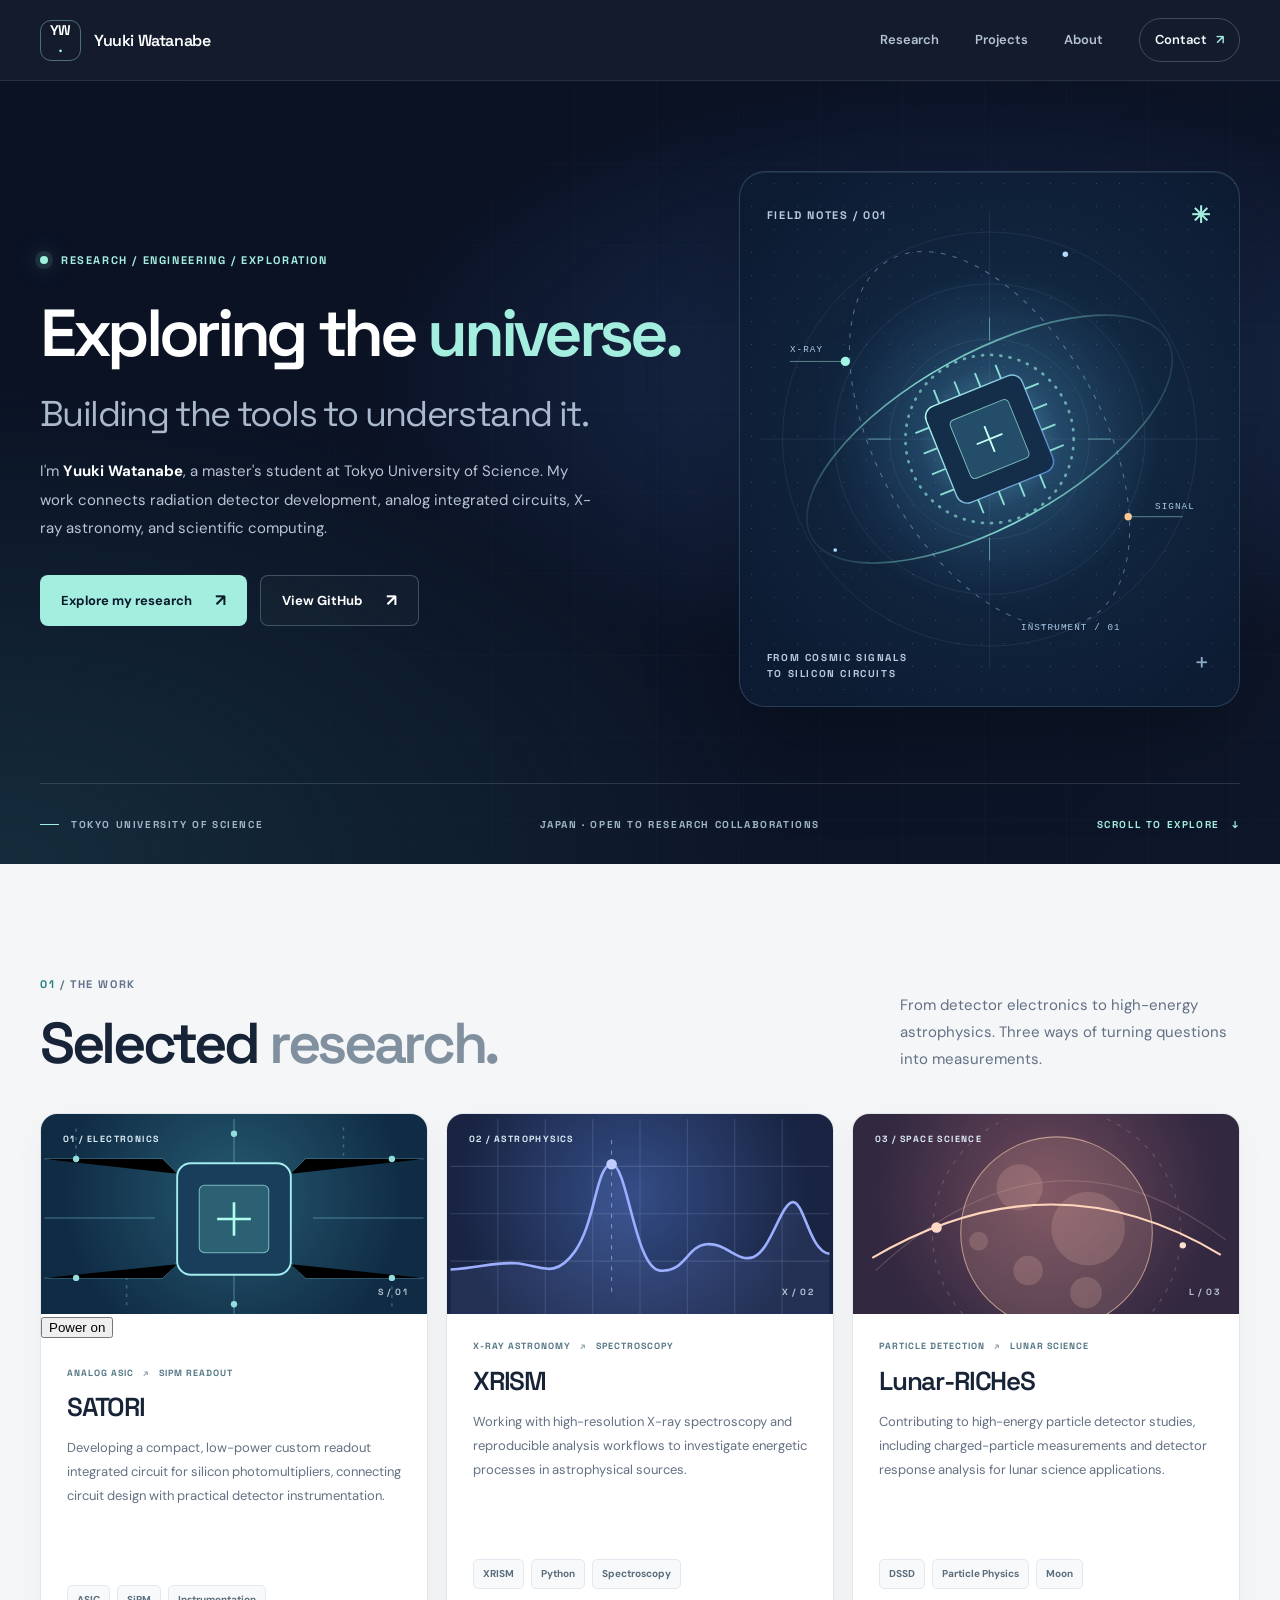
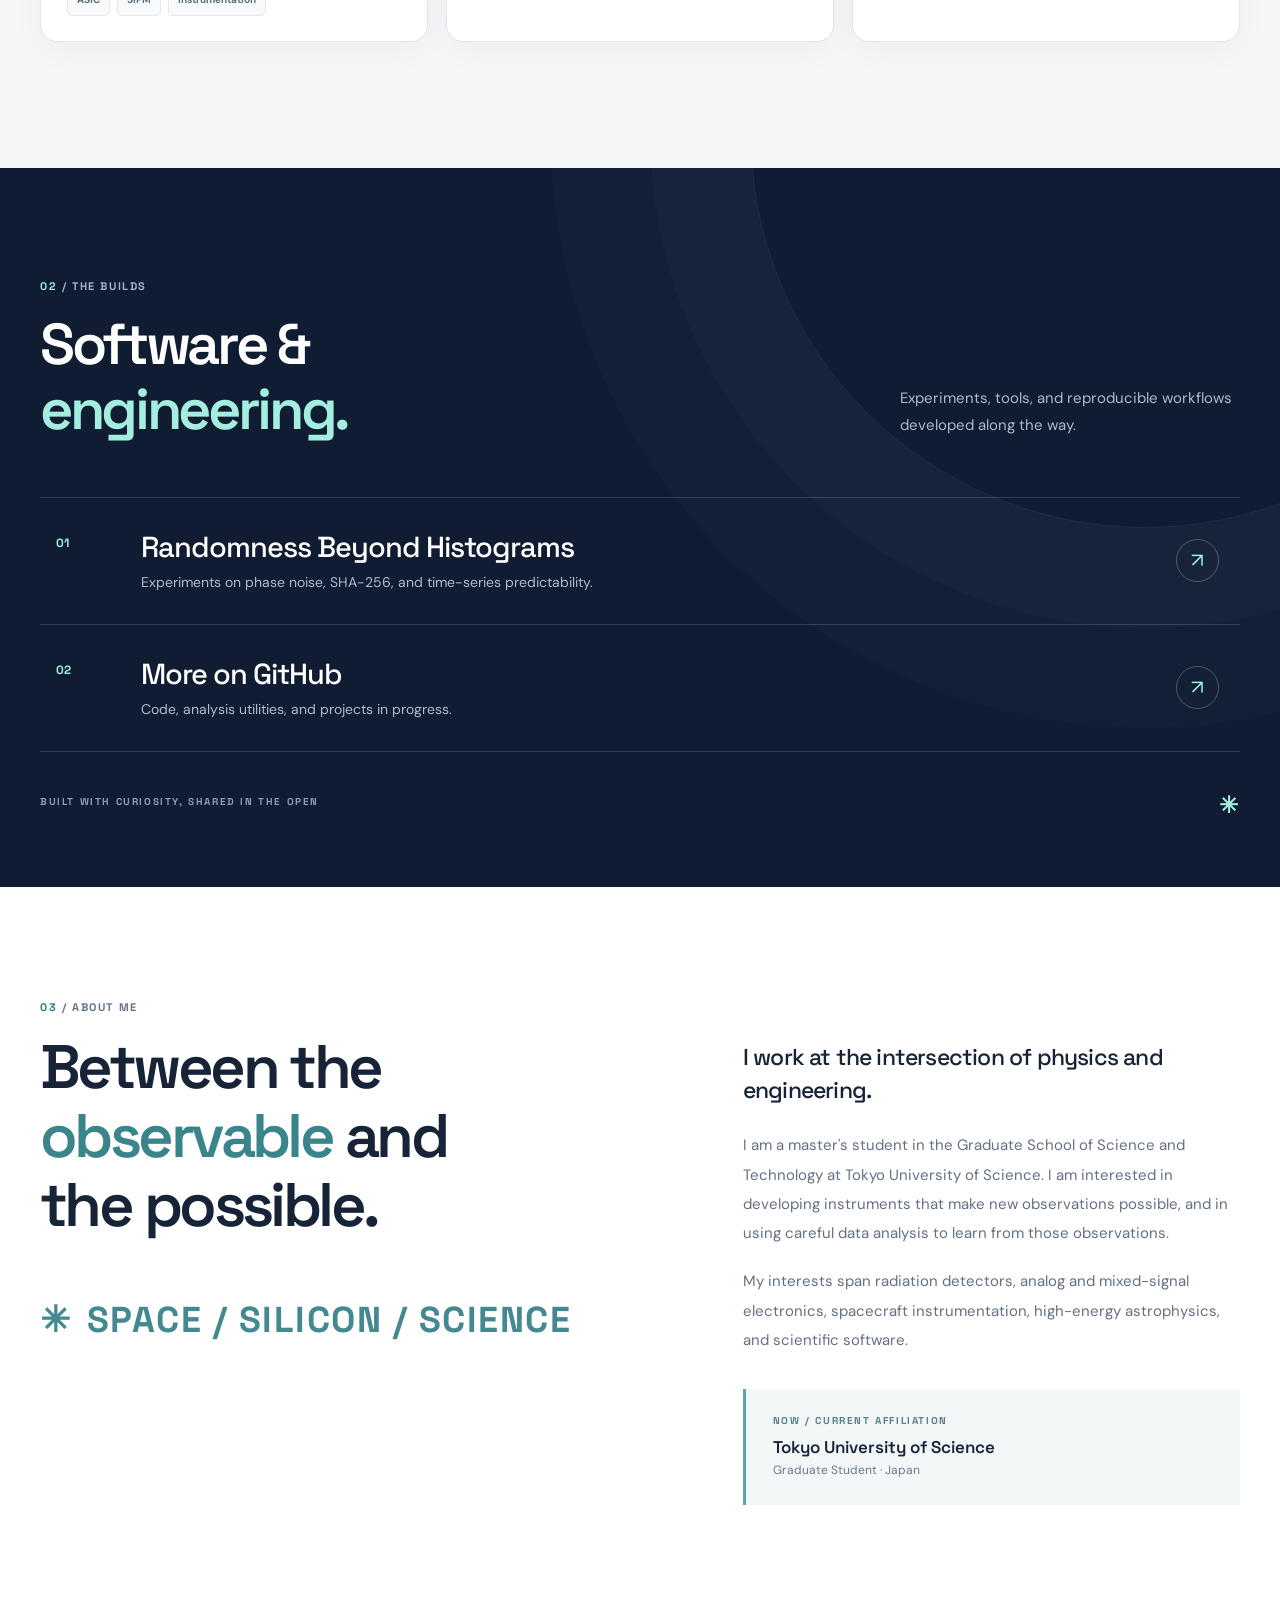
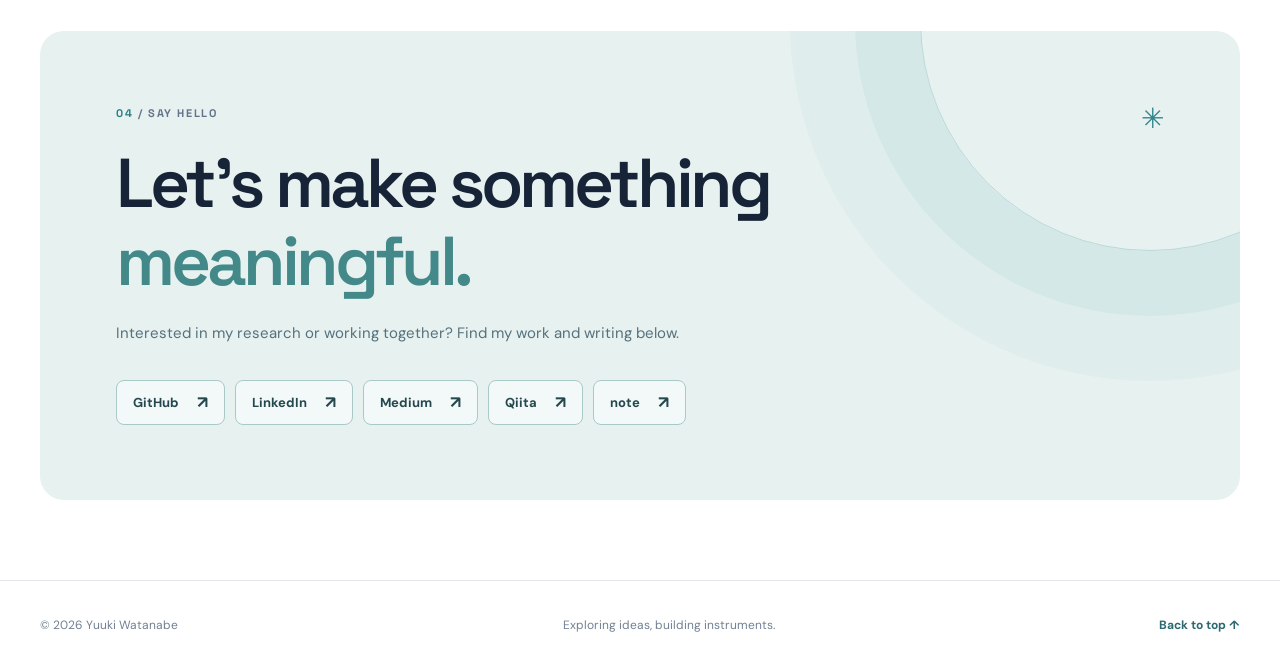
==== index.html @ 597a9121 "Add interactive SATORI circuit glow and accessible power toggle" ====
<!doctype html>
<html lang="en">
<head>
  <meta charset="utf-8">
  <meta name="viewport" content="width=device-width, initial-scale=1">
  <meta name="theme-color" content="#0a1224">
  <meta name="description" content="Yuuki Watanabe — researcher and engineer working on astrophysics, radiation detectors, analog ASICs, and scientific computing.">
  <meta property="og:title" content="Yuuki Watanabe | Research & Engineering">
  <meta property="og:description" content="Astrophysics, detector instrumentation, ASIC design, and scientific computing.">
  <meta property="og:type" content="website">
  <meta property="og:url" content="https://y-watanabe11.github.io/">
  <link rel="canonical" href="https://y-watanabe11.github.io/">
  <link rel="preconnect" href="https://fonts.googleapis.com">
  <link rel="preconnect" href="https://fonts.gstatic.com" crossorigin>
  <link href="https://fonts.googleapis.com/css2?family=DM+Sans:wght@400;500;600;700&family=Space+Grotesk:wght@400;500;600;700&display=swap" rel="stylesheet">
  <link rel="stylesheet" href="style.css">
  <title>Yuuki Watanabe — Research & Engineering</title>
</head>
<body>
  <a class="skip-link" href="#main">Skip to content</a>
  <header class="site-header">
    <div class="container nav-inner">
      <a class="brand" href="#home" aria-label="Yuuki Watanabe — Home"><span class="brand-mark" aria-hidden="true">YW<span>·</span></span><span class="brand-name">Yuuki Watanabe</span></a>
      <nav class="primary-nav" aria-label="Primary navigation">
        <a href="#research">Research</a>
        <a href="#projects">Projects</a>
        <a href="#about">About</a>
        <a class="nav-contact" href="#contact">Contact <span aria-hidden="true">↗</span></a>
      </nav>
    </div>
  </header>

  <main id="main">
    <section id="home" class="hero">
      <div class="hero-grid" aria-hidden="true"></div>
      <div class="container hero-inner">
        <div class="hero-content">
          <div class="eyebrow"><span class="status-dot" aria-hidden="true"></span> RESEARCH / ENGINEERING / EXPLORATION</div>
          <h1>Exploring the <em>universe.</em><span>Building the tools to understand it.</span></h1>
          <p class="hero-description">I'm <strong>Yuuki Watanabe</strong>, a master's student at Tokyo University of Science. My work connects radiation detector development, analog integrated circuits, X-ray astronomy, and scientific computing.</p>
          <div class="hero-actions">
            <a class="button button-primary" href="#research">Explore my research <span aria-hidden="true">↗</span></a>
            <a class="button button-outline" href="https://github.com/Y-Watanabe11" target="_blank" rel="noopener noreferrer">View GitHub <span aria-hidden="true">↗</span></a>
          </div>
        </div>
        <div class="visual-panel" aria-label="Abstract illustration of orbital paths and detector signals" role="img">
          <div class="visual-top"><span>FIELD NOTES / 001</span><span class="visual-sparkle" aria-hidden="true">✳</span></div>
          <svg class="orbit-art" viewBox="0 0 540 540" aria-hidden="true" focusable="false">
            <defs>
              <radialGradient id="core-glow"><stop offset="0" stop-color="#9eecdf" stop-opacity=".48"/><stop offset=".42" stop-color="#4a8dd1" stop-opacity=".16"/><stop offset="1" stop-color="#4a8dd1" stop-opacity="0"/></radialGradient>
              <linearGradient id="core-gradient" x1="0" y1="0" x2="1" y2="1"><stop offset="0" stop-color="#b1fff0"/><stop offset="1" stop-color="#5281cb"/></linearGradient>
              <linearGradient id="orbit-gradient"><stop offset="0" stop-color="#8debdc" stop-opacity=".08"/><stop offset=".45" stop-color="#8debdc" stop-opacity=".92"/><stop offset="1" stop-color="#8debdc" stop-opacity=".1"/></linearGradient>
            </defs>
            <g stroke="#b5d2f7" stroke-opacity=".10" fill="none"><circle cx="270" cy="270" r="224"/><circle cx="270" cy="270" r="168"/><circle cx="270" cy="270" r="108"/><path d="M270 22v496M22 270h496"/><path d="M95 95l350 350M445 95L95 445" stroke-dasharray="3 9"/></g>
            <circle cx="270" cy="270" r="184" fill="url(#core-glow)"/>
            <g fill="none" transform="rotate(-29 270 270)"><ellipse cx="270" cy="270" rx="220" ry="93" stroke="url(#orbit-gradient)" stroke-width="1.8"/><ellipse cx="270" cy="270" rx="122" ry="222" stroke="#93bbeb" stroke-opacity=".5" stroke-width="1.1" stroke-dasharray="5 8"/></g>
            <g stroke="#91e5d8" stroke-linecap="round" fill="none"><path d="M270 163v-24M270 377v24M163 270h-24M377 270h24" stroke-opacity=".6"/><circle cx="270" cy="270" r="91" stroke-opacity=".65" stroke-dasharray="1 9" stroke-width="3"/></g>
            <g transform="translate(270 270) rotate(-22)"><rect x="-56" y="-56" width="112" height="112" rx="12" fill="#142d49" stroke="url(#core-gradient)" stroke-width="1.5"/><rect x="-34" y="-34" width="68" height="68" rx="5" fill="#234d68" stroke="#a4f4e6" stroke-opacity=".7"/><path d="M-15 0h30M0-15v30" stroke="#c8fff4" stroke-width="2"/><g stroke="#8bdfd4" stroke-width="2"><path d="M-72-36h16M-72-12h16M-72 12h16M-72 36h16M56-36h16M56-12h16M56 12h16M56 36h16M-36-72v16M-12-72v16M12-72v16M36-72v16M-36 56v16M-12 56v16M12 56v16M36 56v16"/></g></g>
            <circle cx="114" cy="186" r="5" fill="#a1f7e6"/><circle cx="420" cy="354" r="4" fill="#ffc88e"/><circle cx="352" cy="70" r="3" fill="#b4d8ff"/><circle cx="103" cy="390" r="2" fill="#b4d8ff"/><path d="M114 186h-60M420 354h59" stroke="#a4e4dc" stroke-opacity=".55"/><g fill="#a9c8e5" font-family="monospace" font-size="10" letter-spacing="1.2"><text x="54" y="176">X-RAY</text><text x="449" y="346">SIGNAL</text><text x="304" y="477">INSTRUMENT / 01</text></g>
          </svg>
          <div class="visual-bottom"><span>FROM COSMIC SIGNALS<br>TO SILICON CIRCUITS</span><span class="visual-cross" aria-hidden="true">+</span></div>
        </div>
      </div>
      <div class="container hero-bottom"><span><span class="micro-line"></span> TOKYO UNIVERSITY OF SCIENCE</span><span>JAPAN · OPEN TO RESEARCH COLLABORATIONS</span><a href="#research">SCROLL TO EXPLORE <span aria-hidden="true">↓</span></a></div>
    </section>

    <section id="research" class="section research-section">
      <div class="container">
        <div class="section-heading"><div><p class="section-kicker"><span>01</span> / THE WORK</p><h2>Selected <span>research.</span></h2></div><p class="section-intro">From detector electronics to high-energy astrophysics. Three ways of turning questions into measurements.</p></div>
        <div class="research-grid">
          <article class="research-card satori-card">
            <div class="card-art art-asic" aria-hidden="true">
              <span class="art-label">01 / ELECTRONICS</span>
              <svg viewBox="0 0 360 190" focusable="false">
                <g stroke="#78c4d4" stroke-opacity=".34" fill="none" stroke-width="1.5">
                  <path d="M0 38h112l34 36M360 38H248l-34 36M0 151h112l34-35M360 151H248l-34-35M180 0v42M180 148v42M0 94h105M255 94h105"/>
                  <path d="M30 9v29M330 151v30M78 150v30M284 8v30" stroke-dasharray="3 5"/>
                </g>
                <g class="satori-signals">
                  <path d="M0 38H112L126 52"/>
                  <path d="M360 38H248L234 52"/>
                  <path d="M0 151H112L126 138"/>
                  <path d="M360 151H248L234 138"/>
                  <path d="M180 0V42"/>
                  <path d="M180 190V148"/>
                  <path d="M0 94H126"/>
                  <path d="M360 94H234"/>
                </g>
                <rect class="satori-chip" x="126" y="42" width="108" height="106" rx="13" fill="#183e5b" stroke="#a4eced" stroke-width="1.8"/>
                <rect class="satori-core" x="147" y="63" width="66" height="64" rx="5" fill="#2b6172" stroke="#a6efe6" stroke-opacity=".65"/>
                <g class="satori-core-mark" fill="none" stroke="#b0fdf0" stroke-width="2.5"><path d="M164 95h32M180 79v32"/></g>
                <g class="satori-nodes" fill="#93dedc">
                  <circle cx="30" cy="38" r="3"/><circle cx="330" cy="151" r="3"/>
                  <circle cx="180" cy="14" r="3"/><circle cx="330" cy="38" r="3"/>
                  <circle cx="30" cy="151" r="3"/><circle cx="180" cy="176" r="3"/>
                </g>
              </svg>
              <span class="art-corner">S / 01</span>
            </div>
            <button class="circuit-toggle" type="button" aria-pressed="false" aria-label="Activate SATORI circuit animation">
              <span class="circuit-led" aria-hidden="true"></span>
              <span class="circuit-toggle-text" aria-hidden="true">Power on</span>
            </button>
            <div class="card-content"><p class="card-overline">ANALOG ASIC <span>↗</span> SIPM READOUT</p><h3>SATORI</h3><p>Developing a compact, low-power custom readout integrated circuit for silicon photomultipliers, connecting circuit design with practical detector instrumentation.</p><div class="tags"><span>ASIC</span><span>SiPM</span><span>Instrumentation</span></div></div>
          </article>
          <article class="research-card">
            <div class="card-art art-xray" aria-hidden="true"><span class="art-label">02 / ASTROPHYSICS</span><svg viewBox="0 0 360 190" focusable="false"><g stroke="#adbadf" stroke-opacity=".19"><path d="M0 45h360M0 90h360M0 135h360M45 0v190M90 0v190M135 0v190M180 0v190M225 0v190M270 0v190M315 0v190"/></g><path d="M0 143C30 141 40 136 62 137S98 154 118 126s20-82 35-83 22 99 46 101 25-23 44-25 29 18 45 12 26-51 37-52 16 47 35 49" fill="none" stroke="#9dafff" stroke-width="2.5"/><path d="M0 143C30 141 40 136 62 137S98 154 118 126s20-82 35-83 22 99 46 101 25-23 44-25 29 18 45 12 26-51 37-52 16 47 35 49V190H0Z" fill="#8da3fa" fill-opacity=".10"/><path d="M153 20v150" stroke="#bdcaff" stroke-dasharray="4 6" stroke-opacity=".55"/><circle cx="153" cy="43" r="5" fill="#c2ccff"/></svg><span class="art-corner">X / 02</span></div>
            <div class="card-content"><p class="card-overline">X-RAY ASTRONOMY <span>↗</span> SPECTROSCOPY</p><h3>XRISM</h3><p>Working with high-resolution X-ray spectroscopy and reproducible analysis workflows to investigate energetic processes in astrophysical sources.</p><div class="tags"><span>XRISM</span><span>Python</span><span>Spectroscopy</span></div></div>
          </article>
          <article class="research-card">
            <div class="card-art art-lunar" aria-hidden="true"><span class="art-label">03 / SPACE SCIENCE</span><svg viewBox="0 0 360 190" focusable="false"><defs><clipPath id="moon-clip"><circle cx="190" cy="108" r="91"/></clipPath></defs><g fill="none" stroke="#dcb9ad" stroke-opacity=".25"><circle cx="190" cy="108" r="118" stroke-dasharray="4 7"/><path d="M18 144q167-155 333-29"/></g><circle cx="190" cy="108" r="91" fill="#b98b83" fill-opacity=".23" stroke="#ffd2b3" stroke-opacity=".6"/><g clip-path="url(#moon-clip)" fill="#dbaca0" fill-opacity=".23"><circle cx="155" cy="65" r="22"/><circle cx="220" cy="104" r="35"/><circle cx="163" cy="144" r="14"/><circle cx="218" cy="165" r="15"/><circle cx="116" cy="116" r="9"/></g><path d="M15 132q170-100 331-3" fill="none" stroke="#ffd6bc" stroke-width="2"/><circle cx="76" cy="103" r="5" fill="#ffd9c5"/><circle cx="310" cy="120" r="3" fill="#ffe3d2"/></svg><span class="art-corner">L / 03</span></div>
            <div class="card-content"><p class="card-overline">PARTICLE DETECTION <span>↗</span> LUNAR SCIENCE</p><h3>Lunar-RICHeS</h3><p>Contributing to high-energy particle detector studies, including charged-particle measurements and detector response analysis for lunar science applications.</p><div class="tags"><span>DSSD</span><span>Particle Physics</span><span>Moon</span></div></div>
          </article>
        </div>
      </div>
    </section>

    <section id="projects" class="projects-section">
      <div class="container projects-inner"><div class="section-heading section-heading-dark"><div><p class="section-kicker"><span>02</span> / THE BUILDS</p><h2>Software &<br><span>engineering.</span></h2></div><p class="section-intro">Experiments, tools, and reproducible workflows developed along the way.</p></div>
        <div class="project-list">
          <a class="project-row" href="https://github.com/Y-Watanabe11/randomness-beyond-histograms" target="_blank" rel="noopener noreferrer"><span class="project-number">01</span><div><h3>Randomness Beyond Histograms</h3><p>Experiments on phase noise, SHA-256, and time-series predictability.</p></div><span class="project-arrow" aria-hidden="true">↗</span></a>
          <a class="project-row" href="https://github.com/Y-Watanabe11" target="_blank" rel="noopener noreferrer"><span class="project-number">02</span><div><h3>More on GitHub</h3><p>Code, analysis utilities, and projects in progress.</p></div><span class="project-arrow" aria-hidden="true">↗</span></a>
        </div>
        <p class="projects-footnote">BUILT WITH CURIOSITY, SHARED IN THE OPEN <span aria-hidden="true">✳</span></p>
      </div>
    </section>

    <section id="about" class="section about-section"><div class="container about-grid"><div class="about-lead"><p class="section-kicker"><span>03</span> / ABOUT ME</p><h2>Between the<br><em>observable</em> and<br>the possible.</h2><div class="about-decoration" aria-hidden="true"><span>✳</span><span>SPACE / SILICON / SCIENCE</span></div></div><div class="about-copy"><p class="about-opening">I work at the intersection of physics and engineering.</p><p>I am a master's student in the Graduate School of Science and Technology at Tokyo University of Science. I am interested in developing instruments that make new observations possible, and in using careful data analysis to learn from those observations.</p><p>My interests span radiation detectors, analog and mixed-signal electronics, spacecraft instrumentation, high-energy astrophysics, and scientific software.</p><div class="affiliation-card"><span>NOW / CURRENT AFFILIATION</span><strong>Tokyo University of Science</strong><small>Graduate Student · Japan</small></div></div></div></section>

    <section id="contact" class="contact-section"><div class="container"><div class="contact-panel"><div class="contact-top"><p class="section-kicker"><span>04</span> / SAY HELLO</p><span class="contact-star" aria-hidden="true">✳</span></div><h2>Let's make something<br><em>meaningful.</em></h2><p>Interested in my research or working together? Find my work and writing below.</p><div class="social-links"><a href="https://github.com/Y-Watanabe11" target="_blank" rel="noopener noreferrer">GitHub <span aria-hidden="true">↗</span></a><a href="https://www.linkedin.com/in/yuuki-watanabe-51b71733a/" target="_blank" rel="noopener noreferrer">LinkedIn <span aria-hidden="true">↗</span></a><a href="https://medium.com/@watanabe42463" target="_blank" rel="noopener noreferrer">Medium <span aria-hidden="true">↗</span></a><a href="https://qiita.com/Y-Watanabe11" target="_blank" rel="noopener noreferrer">Qiita <span aria-hidden="true">↗</span></a><a href="https://note.com/y_watanabe_11" target="_blank" rel="noopener noreferrer">note <span aria-hidden="true">↗</span></a></div></div></div></section>
  </main>
  <footer class="footer"><div class="container footer-inner"><span>© <span id="year">2026</span> Yuuki Watanabe</span><span>Exploring ideas, building instruments.</span><a href="#home">Back to top ↑</a></div></footer>
  <script>
    document.getElementById('year').textContent = new Date().getFullYear();

    // Keep the SATORI circuit interactive without any framework or server.
    const circuitButton = document.querySelector('.circuit-toggle');
    const circuitCard = document.querySelector('.satori-card');
    if (circuitButton && circuitCard) {
      circuitButton.addEventListener('click', () => {
        const powered = circuitCard.classList.toggle('is-energized');
        circuitButton.setAttribute('aria-pressed', String(powered));
        circuitButton.setAttribute('aria-label', powered
          ? 'Deactivate SATORI circuit animation'
          : 'Activate SATORI circuit animation');
        circuitButton.querySelector('.circuit-toggle-text').textContent =
          powered ? 'Power off' : 'Power on';
      });
    }
  </script>
</body>
</html>
---- style.css ----
:root {
  color-scheme: light;
  --night: #0a1224;
  --night-raised: #101e36;
  --surface: #f4f6f8;
  --paper: #ffffff;
  --ink: #172337;
  --muted: #647084;
  --line: #e1e6ed;
  --mint: #a4eee0;
  --violet: #aab8ff;
  --accent: #397b80;
  --display: "Space Grotesk", -apple-system, BlinkMacSystemFont, "Segoe UI", sans-serif;
  --body: "DM Sans", -apple-system, BlinkMacSystemFont, "Segoe UI", sans-serif;
}
*, *::before, *::after { box-sizing: border-box; }
html { scroll-behavior: smooth; }
body { margin: 0; background: var(--surface); color: var(--ink); font-family: var(--body); line-height: 1.65; -webkit-font-smoothing: antialiased; }
a { color: inherit; text-decoration: none; }
a:focus-visible { outline: 3px solid #77d4c5; outline-offset: 5px; }
.container { width: min(100% - 72px, 1200px); margin-inline: auto; }
.skip-link { position: fixed; left: 16px; top: -80px; z-index: 30; padding: 12px 18px; border-radius: 8px; background: white; color: var(--night); }
.skip-link:focus { top: 12px; }
.site-header { position: sticky; top: 0; z-index: 20; background: rgba(10,18,36,.96); border-bottom: 1px solid rgba(205,229,248,.10); backdrop-filter: blur(20px); }
.nav-inner { min-height: 80px; display: flex; align-items: center; justify-content: space-between; gap: 24px; }
.brand { display: inline-flex; align-items: center; gap: 13px; flex-shrink: 0; color: white; }
.brand-mark { display: grid; place-items: center; width: 41px; height: 41px; border: 1px solid rgba(164,238,224,.4); border-radius: 11px; font: 700 14px var(--display); letter-spacing: -.9px; }
.brand-mark span { color: var(--mint); }
.brand-name { font: 600 16px var(--display); letter-spacing: -.4px; }
.primary-nav { display: flex; align-items: center; gap: 36px; }
.primary-nav a { color: #b5c2d5; font-size: 13px; font-weight: 600; transition: color .2s ease; }
.primary-nav a:hover { color: white; }
.primary-nav .nav-contact { padding: 10px 15px; border: 1px solid rgba(178,208,239,.27); border-radius: 100px; color: #f2faf9; }
.nav-contact span { padding-left: 6px; color: var(--mint); }
.hero { position: relative; isolation: isolate; overflow: hidden; color: white; background: radial-gradient(ellipse at 75% 38%, #1d3056 0%, transparent 44%), radial-gradient(ellipse at 0 100%, #152c3c 0%, transparent 44%), var(--night); }
.hero::after { content: ""; position: absolute; z-index: -1; inset: 0; background: linear-gradient(135deg, transparent 48%, rgba(120,157,209,.035)); pointer-events: none; }
.hero-grid { position: absolute; inset: 0; z-index: -1; opacity: .4; background-image: linear-gradient(rgba(147,187,229,.055) 1px, transparent 1px), linear-gradient(90deg, rgba(147,187,229,.055) 1px, transparent 1px); background-size: 82px 82px; mask-image: linear-gradient(90deg, transparent 0%, black 45%, black 100%); }
.hero-inner { min-height: 650px; display: grid; grid-template-columns: minmax(0,1.13fr) minmax(0,.87fr); align-items: center; gap: 48px; padding-block: 90px 76px; }
.hero-content { position: relative; z-index: 1; animation: rise-in .75s both; }
.eyebrow, .section-kicker, .visual-top, .visual-bottom, .hero-bottom, .card-overline, .art-label, .art-corner, .affiliation-card>span, .projects-footnote { font: 700 11px/1.5 var(--display); letter-spacing: 1.6px; }
.eyebrow { display: flex; align-items: center; gap: 13px; color: var(--mint); }
.status-dot { width: 8px; height: 8px; border-radius: 50%; background: #9ef1dd; box-shadow: 0 0 0 5px rgba(158,241,221,.11), 0 0 25px rgba(158,241,221,.7); flex-shrink: 0; }
h1, h2, h3, p { margin-top: 0; }
h1, h2, h3 { font-family: var(--display); }
h1 { margin: 30px 0 22px; font-size: clamp(55px, 5.2vw, 80px); font-weight: 600; letter-spacing: -.065em; line-height: 1.07; }
h1 em { font-style: normal; color: var(--mint); }
h1 span { display: block; margin-top: 23px; max-width: 560px; color: #abb9ce; font-size: clamp(26px, 2.8vw, 39px); letter-spacing: -.045em; line-height: 1.19; font-weight: 400; }
.hero-description { max-width: 555px; color: #b9c5d6; font-size: 15px; line-height: 1.9; }
.hero-description strong { color: white; font-weight: 700; }
.hero-actions { display: flex; flex-wrap: wrap; gap: 13px; margin-top: 32px; }
.button { display: inline-flex; justify-content: center; align-items: center; gap: 23px; padding: 14px 21px; min-height: 50px; border-radius: 8px; font-size: 13px; font-weight: 700; transition: transform .2s, background .2s, border-color .2s; }
.button:hover { transform: translateY(-3px); }
.button-primary { color: #0c1b2b; background: var(--mint); }
.button-primary:hover { background: #c7fff2; }
.button-outline { color: white; background: rgba(255,255,255,.025); border: 1px solid rgba(191,213,236,.28); }
.button-outline:hover { border-color: rgba(191,213,236,.65); background: rgba(255,255,255,.065); }
.button span { font-size: 17px; line-height: 1; }
.visual-panel { position: relative; max-width: 520px; width: 100%; justify-self: end; overflow: hidden; border: 1px solid rgba(163,212,243,.19); border-radius: 26px; aspect-ratio: 1 / 1.07; background: radial-gradient(circle at 54% 48%, #1e3f59 0%, #11253e 42%, #0c1b32 84%); box-shadow: 0 35px 90px rgba(0,0,0,.26), inset 0 1px rgba(255,255,255,.08); animation: rise-in .85s .12s both; }
.visual-panel::before { content: ""; position: absolute; inset: 0; opacity: .22; background-image: radial-gradient(#a7d6e8 .8px, transparent .8px); background-size: 23px 23px; }
.visual-top, .visual-bottom { position: absolute; left: 27px; right: 27px; z-index: 2; display: flex; justify-content: space-between; color: #b7ccdc; }
.visual-top { top: 26px; align-items: center; }
.visual-bottom { bottom: 24px; align-items: end; font-size: 10px; line-height: 1.6; }
.visual-sparkle { font-size: 23px; color: var(--mint); }
.visual-cross { font-size: 25px; color: #8aabc5; font-weight: 400; }
.orbit-art { position: absolute; inset: 3% 0; width: 100%; height: 94%; filter: drop-shadow(0 0 28px rgba(98,197,196,.09)); }
.hero-bottom { display: flex; align-items: center; justify-content: space-between; gap: 20px; min-height: 81px; border-top: 1px solid rgba(190,217,239,.16); color: #a2b6c9; font-size: 10px; }
.hero-bottom>span:first-child { display: inline-flex; align-items: center; gap: 12px; }
.micro-line { display: inline-block; width: 19px; height: 1px; background: var(--mint); }
.hero-bottom a { color: var(--mint); white-space: nowrap; }
.hero-bottom a span { margin-left: 8px; }
.section { padding-block: 112px 126px; scroll-margin-top: 80px; }
.section-heading { display: flex; justify-content: space-between; align-items: end; gap: 40px; margin-bottom: 38px; }
.section-kicker { margin-bottom: 18px; color: #63738a; }
.section-kicker span { color: #257e83; }
h2 { margin: 0; font-size: clamp(39px, 4.5vw, 60px); line-height: 1.12; font-weight: 600; letter-spacing: -.058em; }
h2 span { color: #80909f; }
.section-intro { max-width: 340px; margin-bottom: 2px; color: var(--muted); font-size: 15px; line-height: 1.8; }
.research-section { background: var(--surface); }
.research-grid { display: grid; grid-template-columns: repeat(3, minmax(0,1fr)); gap: 18px; }
.research-card { overflow: hidden; border: 1px solid var(--line); border-radius: 17px; background: white; box-shadow: 0 9px 34px rgba(16,30,54,.035); transition: transform .25s, box-shadow .25s, border-color .25s; }
.research-card:hover { transform: translateY(-6px); border-color: #cad7e3; box-shadow: 0 25px 44px rgba(16,30,54,.09); }
.card-art { position: relative; height: 200px; overflow: hidden; }
.card-art svg { display: block; position: absolute; width: 100%; height: 100%; left: 0; top: 5px; transition: transform .4s ease; }
.research-card:hover .card-art svg { transform: scale(1.055); }
.art-asic { background: radial-gradient(circle at 50% 40%, #255a70, #102c45 75%); }
.art-xray { background: radial-gradient(circle at 48% 40%, #344d87, #192442 75%); }
.art-lunar { background: radial-gradient(circle at 50% 40%, #714a5c, #322840 75%); }
.art-label, .art-corner { position: absolute; z-index: 1; color: #dcecf6; font-size: 9px; letter-spacing: 1.4px; }
.art-label { left: 22px; top: 19px; }
.art-corner { right: 19px; bottom: 15px; opacity: .78; }
.card-content { display: flex; flex-direction: column; min-height: 300px; padding: 26px 26px 25px; }
.card-overline { margin-bottom: 12px; color: #547785; font-size: 9px; letter-spacing: 1px; }
.card-overline span { margin-inline: 6px; color: #90a1ae; }
.card-content h3 { margin: 0 0 13px; color: var(--ink); font-size: 26px; line-height: 1.2; font-weight: 600; letter-spacing: -.045em; }
.card-content>p:not(.card-overline) { margin: 0 0 25px; color: var(--muted); font-size: 13px; line-height: 1.85; }
.tags { display: flex; flex-wrap: wrap; gap: 7px; margin-top: auto; }
.tags span { padding: 6px 9px; border: 1px solid #e4e9ef; border-radius: 5px; background: #f7f9fb; color: #5a6d7b; font-size: 10px; font-weight: 700; }
.projects-section { padding-block: 110px 70px; scroll-margin-top: 80px; background: #101c31; color: white; position: relative; overflow: hidden; }
.projects-section::before { content: ""; position: absolute; right: -260px; top: -430px; width: 790px; height: 790px; border: 1px solid rgba(167,199,243,.10); border-radius: 50%; box-shadow: 0 0 0 100px rgba(167,199,243,.022), 0 0 0 200px rgba(167,199,243,.015); pointer-events: none; }
.projects-inner { position: relative; }
.section-heading-dark .section-kicker { color: #a1b4cc; }
.section-heading-dark .section-kicker span { color: var(--mint); }
.section-heading-dark h2 span { color: var(--mint); }
.section-heading-dark .section-intro { color: #acbbcc; }
.project-list { margin-top: 56px; border-top: 1px solid rgba(195,222,240,.18); }
.project-row { display: grid; grid-template-columns: 70px minmax(0,1fr) 48px; align-items: center; gap: 15px; padding: 30px 16px; border-bottom: 1px solid rgba(195,222,240,.18); transition: padding .2s, background .2s; }
.project-row:hover { padding-left: 27px; background: rgba(202,235,255,.06); }
.project-number { align-self: start; margin-top: 7px; color: var(--mint); font: 700 12px var(--display); }
.project-row h3 { margin: 0 0 5px; font-weight: 500; font-size: clamp(20px,2.5vw,29px); letter-spacing: -.035em; line-height: 1.3; }
.project-row p { margin: 0; color: #aebcd0; font-size: 14px; }
.project-arrow { width: 43px; height: 43px; display: grid; place-items: center; border: 1px solid rgba(197,227,236,.3); border-radius: 50%; font-size: 20px; color: var(--mint); transition: background .2s, color .2s; }
.project-row:hover .project-arrow { background: var(--mint); color: var(--night); }
.projects-footnote { display: flex; justify-content: space-between; margin: 42px 0 0; color: #8b9cb4; font-size: 10px; }
.projects-footnote span { color: var(--mint); font-size: 23px; line-height: 1; }
.about-section { background: var(--paper); }
.about-grid { display: grid; grid-template-columns: 1.1fr .9fr; gap: 95px; }
.about-lead h2 { font-size: clamp(40px,4.8vw,62px); }
.about-lead h2 em { color: #39858b; font-style: normal; }
.about-decoration { display: flex; align-items: center; gap: 15px; margin-top: 62px; color: #728294; font: 700 10px var(--display); letter-spacing: 1.5px; }
.about-decoration span { font-size: 36px; line-height: 1; color: #448990; }
.about-copy { padding-top: 42px; }
.about-copy p { color: var(--muted); font-size: 15px; line-height: 1.95; margin-bottom: 19px; }
.about-copy .about-opening { margin-bottom: 24px; color: var(--ink); font: 500 23px/1.45 var(--display); letter-spacing: -.035em; }
.affiliation-card { display: flex; flex-direction: column; gap: 3px; margin-top: 34px; padding: 24px 27px; border-left: 3px solid #58aaac; background: #f3f7f8; }
.affiliation-card>span { color: #54808a; font-size: 10px; margin-bottom: 5px; }
.affiliation-card strong { font: 600 17px var(--display); }
.affiliation-card small { color: #67798b; font-size: 12px; }
.contact-section { background: var(--paper); padding: 0 0 80px; scroll-margin-top: 80px; }
.contact-panel { position: relative; isolation: isolate; overflow: hidden; padding: 74px 76px 75px; border-radius: 24px; background: #e6f1f0; }
.contact-panel::after { content: ""; position: absolute; z-index: -1; width: 460px; height: 460px; right: -140px; top: -240px; border: 1px solid rgba(43,134,140,.23); border-radius: 50%; box-shadow: 0 0 0 65px rgba(43,134,140,.055), 0 0 0 130px rgba(43,134,140,.035); }
.contact-top { display: flex; justify-content: space-between; }
.contact-top .section-kicker { margin-bottom: 24px; }
.contact-star { font-size: 28px; color: #35868b; line-height: 1; }
.contact-panel h2 { font-size: clamp(42px,5.4vw,72px); }
.contact-panel h2 em { font-style: normal; color: #43898a; }
.contact-panel>p { margin: 21px 0 34px; color: #57717b; font-size: 15px; }
.social-links { display: flex; flex-wrap: wrap; gap: 10px; }
.social-links a { display: inline-flex; align-items: center; gap: 18px; padding: 11px 16px; border: 1px solid #a9c9c7; border-radius: 8px; background: rgba(255,255,255,.55); color: #24484e; font-size: 13px; font-weight: 700; transition: transform .2s, background .2s; }
.social-links a:hover { transform: translateY(-3px); background: white; }
.social-links a span { font-size: 17px; line-height: 1; }
.footer { background: white; border-top: 1px solid var(--line); }
.footer-inner { display: flex; align-items: center; justify-content: space-between; gap: 20px; min-height: 90px; color: #718092; font-size: 12px; }
.footer a { color: #2d686e; font-weight: 700; }
@keyframes rise-in { from { opacity: 0; transform: translateY(18px); } to { opacity: 1; transform: translateY(0); } }
@media (max-width: 1020px) {
  .hero-inner { grid-template-columns: 1fr .84fr; gap: 25px; min-height: 580px; }
  h1 { font-size: clamp(50px, 5.8vw, 68px); }
  .card-content { padding-inline: 20px; }
  .about-grid { gap: 50px; }
}
@media (max-width: 780px) {
  .container { width: min(100% - 48px, 600px); }
  .primary-nav { gap: 19px; }
  .hero-inner { grid-template-columns: 1fr; padding-block: 73px 55px; gap: 50px; }
  .hero-content { max-width: 600px; }
  h1 { font-size: clamp(51px, 9vw, 72px); }
  h1 span { max-width: 510px; }
  .visual-panel { max-width: 520px; justify-self: center; aspect-ratio: 1.3; }
  .orbit-art { width: 85%; left: 7.5%; }
  .hero-bottom { flex-wrap: wrap; justify-content: flex-start; padding-block: 18px; gap: 8px 25px; }
  .hero-bottom a { margin-left: auto; }
  .section { padding-block: 85px 95px; }
  .research-grid { grid-template-columns: 1fr; gap: 20px; }
  .research-card { display: grid; grid-template-columns: .92fr 1.08fr; }
  .card-art { height: auto; min-height: 270px; }
  .card-content { min-height: 270px; padding: 24px; }
  .section-heading { align-items: start; flex-direction: column; gap: 18px; }
  .section-intro { max-width: 510px; }
  .projects-section { padding-block: 85px 60px; }
  .about-grid { grid-template-columns: 1fr; gap: 25px; }
  .about-copy { padding-top: 0; }
  .about-decoration { margin-top: 35px; }
  .contact-panel { padding: 55px 43px; }
}
@media (max-width: 560px) {
  .container { width: min(100% - 38px, 480px); }
  .nav-inner { padding-block: 12px; min-height: 74px; flex-wrap: wrap; gap: 8px; }
  .brand-mark { width: 35px; height: 35px; font-size: 12px; border-radius: 9px; }
  .brand-name { font-size: 14px; }
  .primary-nav { width: 100%; justify-content: space-between; gap: 8px; }
  .primary-nav a { font-size: 11px; }
  .primary-nav .nav-contact { padding: 5px 10px; }
  .hero-inner { padding-top: 65px; gap: 34px; }
  .eyebrow { font-size: 9px; letter-spacing: 1.1px; }
  h1 { font-size: clamp(48px, 12vw, 64px); letter-spacing: -.065em; }
  h1 span { font-size: clamp(27px, 7vw, 35px); }
  .hero-description { font-size: 14px; }
  .hero-actions { gap: 10px; }
  .button { padding-inline: 15px; gap: 10px; font-size: 12px; }
  .visual-panel { aspect-ratio: 1.12; border-radius: 19px; }
  .visual-top, .visual-bottom { left: 18px; right: 18px; font-size: 9px; }
  .visual-top { top: 17px; }
  .visual-bottom { bottom: 16px; }
  .orbit-art { width: 100%; left: 0; }
  .hero-bottom { font-size: 9px; letter-spacing: .8px; }
  .hero-bottom>span:nth-child(2) { width: 100%; }
  .hero-bottom a { margin-left: 0; }
  .section { padding-block: 70px 78px; }
  h2 { font-size: 43px; }
  .research-card { display: block; }
  .card-art { height: 190px; min-height: 0; }
  .card-content { min-height: 0; padding: 24px; }
  .card-content>p:not(.card-overline) { margin-bottom: 23px; }
  .projects-section { padding-block: 72px 52px; }
  .project-list { margin-top: 35px; }
  .project-row { grid-template-columns: 30px 1fr 36px; gap: 7px; padding: 25px 4px; }
  .project-row:hover { padding-left: 8px; }
  .project-row h3 { font-size: 19px; }
  .project-row p { font-size: 12px; }
  .project-arrow { width: 32px; height: 32px; font-size: 17px; }
  .about-copy .about-opening { font-size: 21px; }
  .contact-section { padding-bottom: 45px; }
  .contact-panel { padding: 40px 23px 43px; border-radius: 17px; }
  .contact-panel h2 { font-size: clamp(36px, 9vw, 51px); }
  .contact-panel>p { font-size: 13px; }
  .social-links a { font-size: 12px; padding: 9px 12px; }
  .footer-inner { flex-wrap: wrap; gap: 4px 20px; padding-block: 22px; }
  .footer-inner>span:nth-child(2) { width: 100%; order: 3; }
}
@media (prefers-reduced-motion: reduce) {
  html { scroll-behavior: auto; }
  *, *::before, *::after { animation: none !important; transition: none !important; }
}
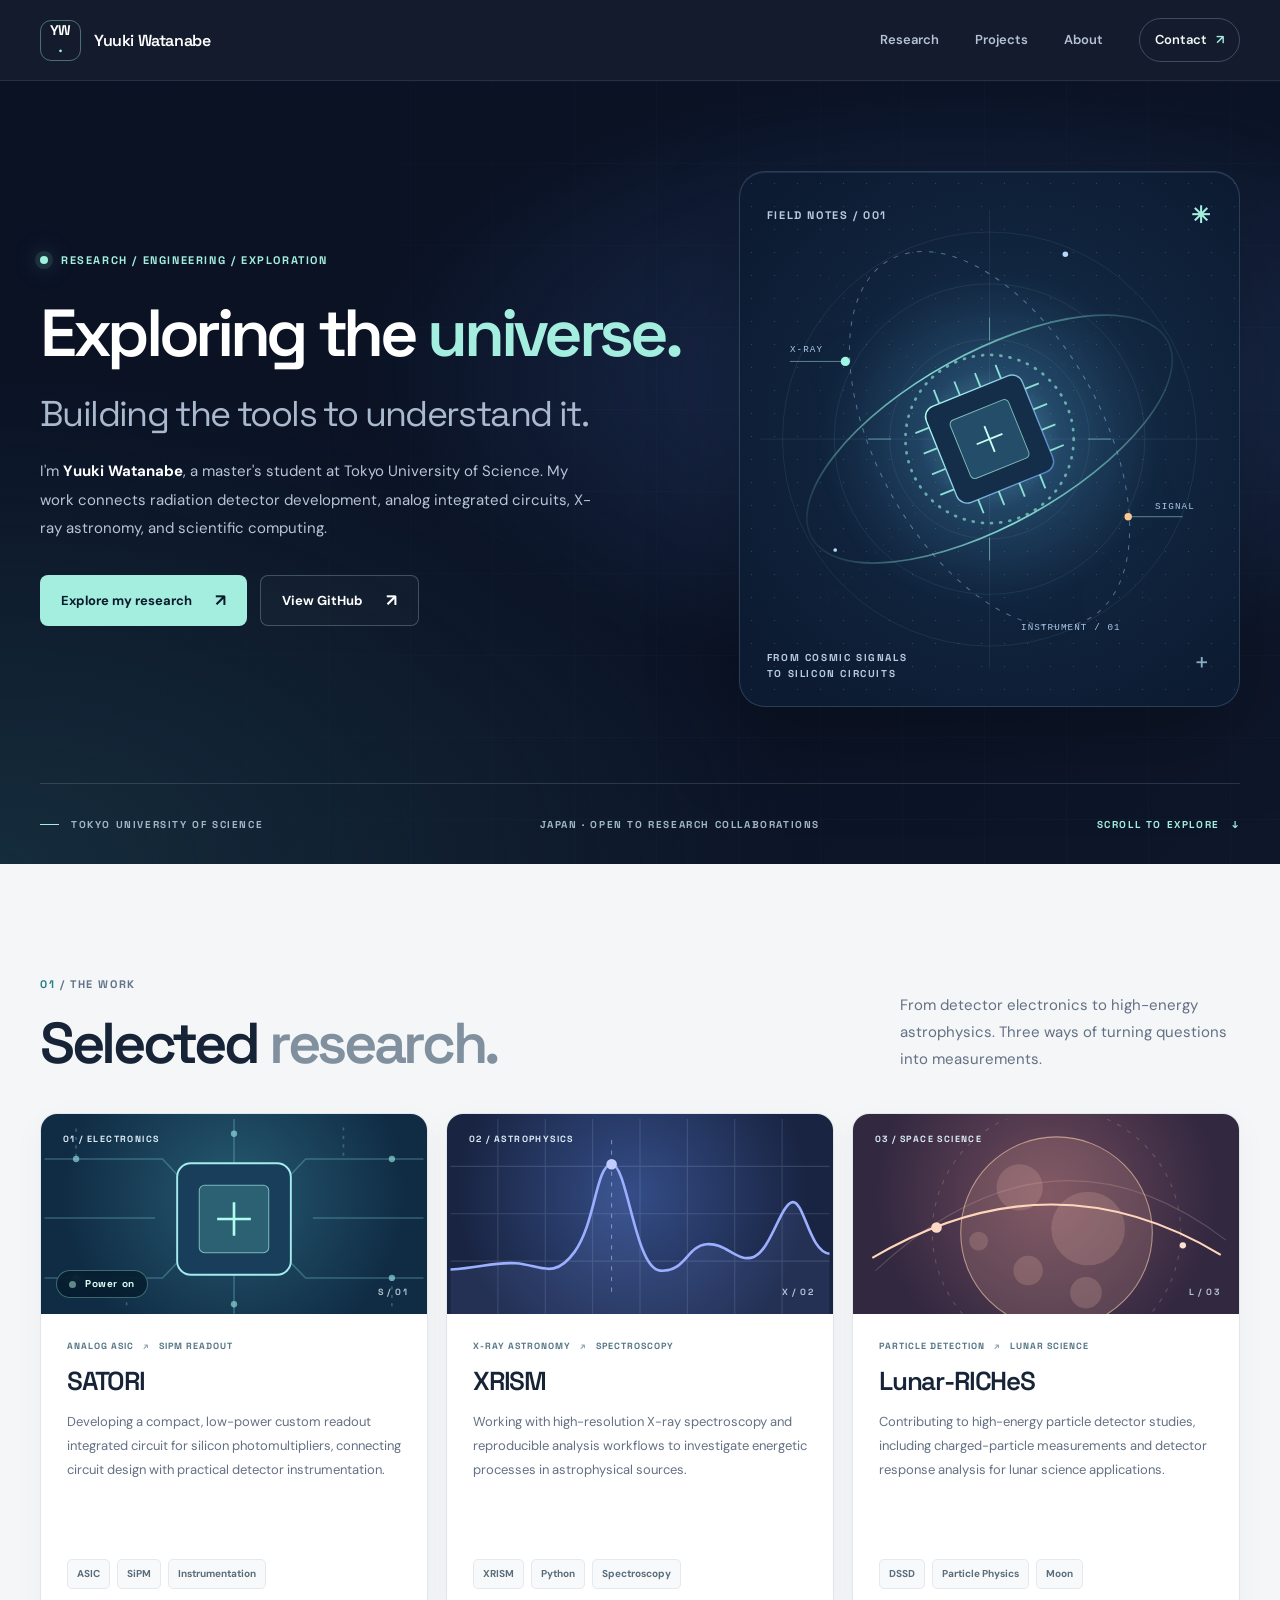
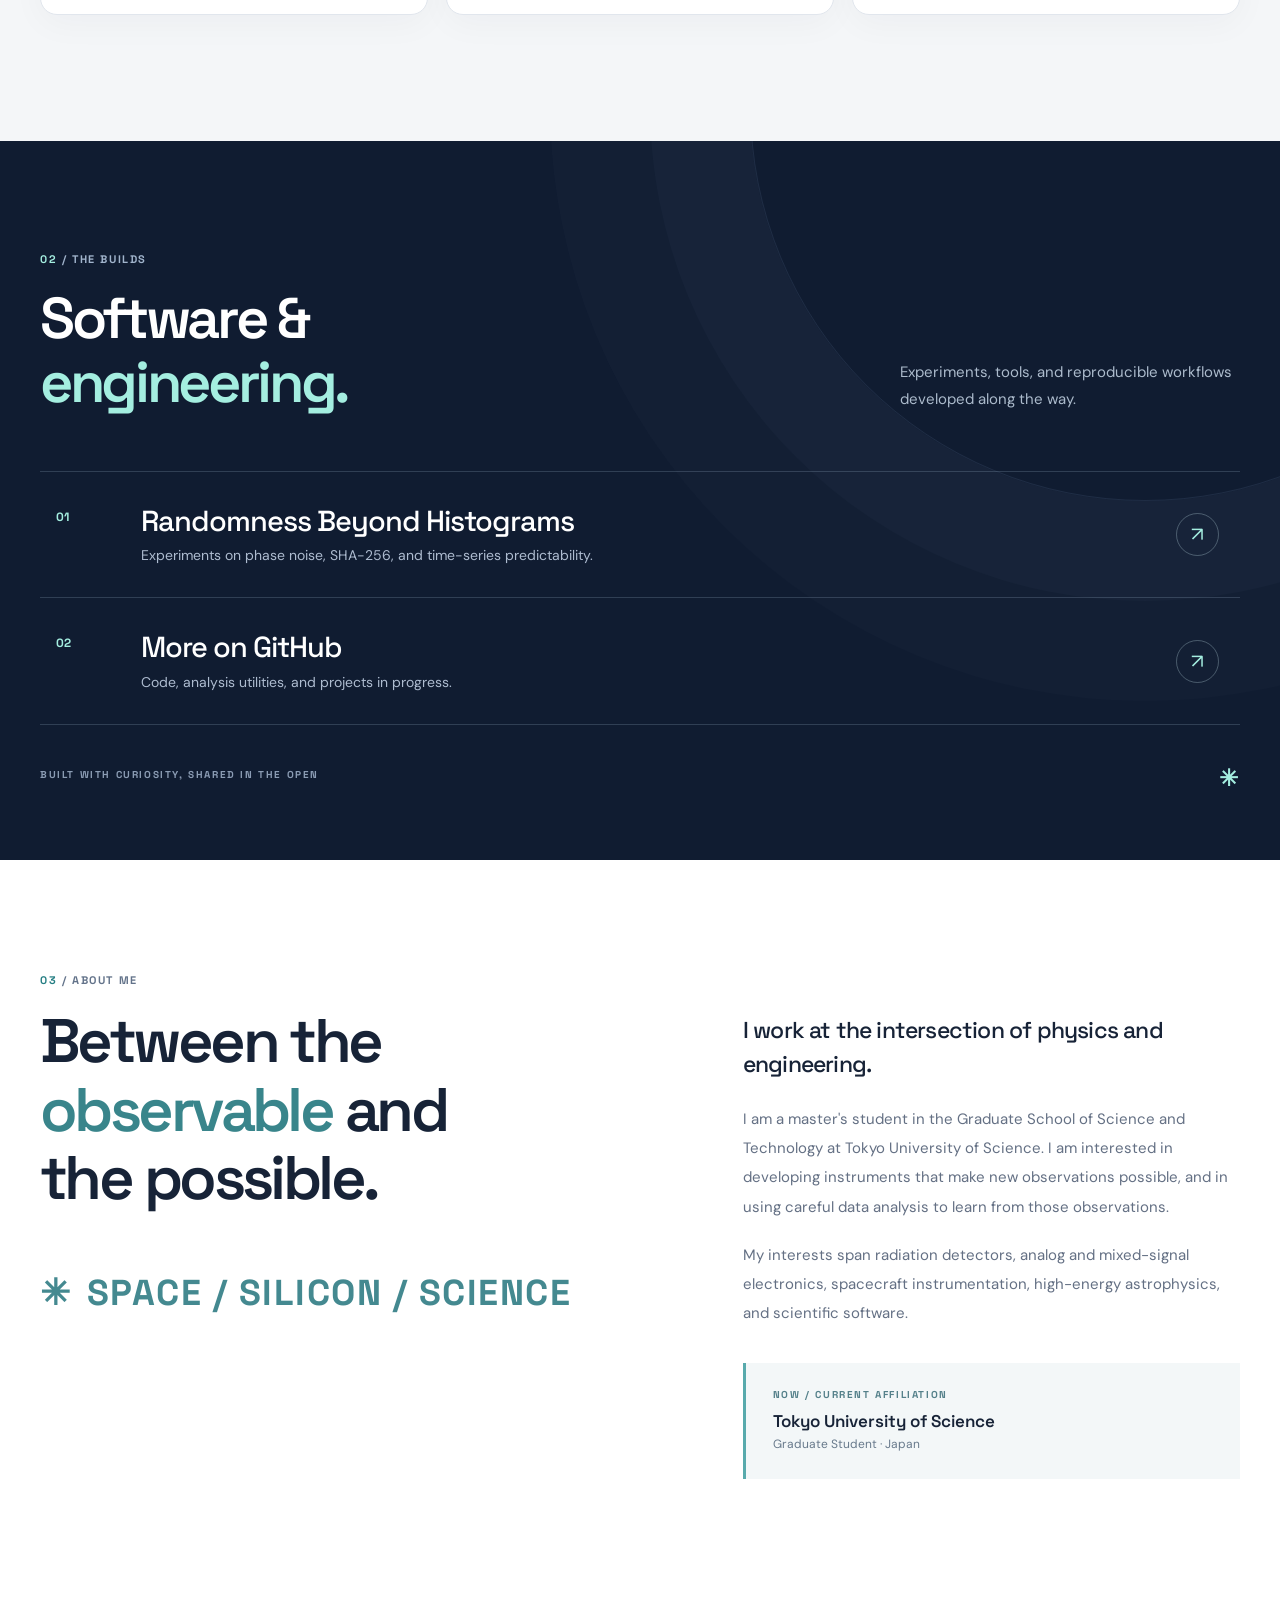
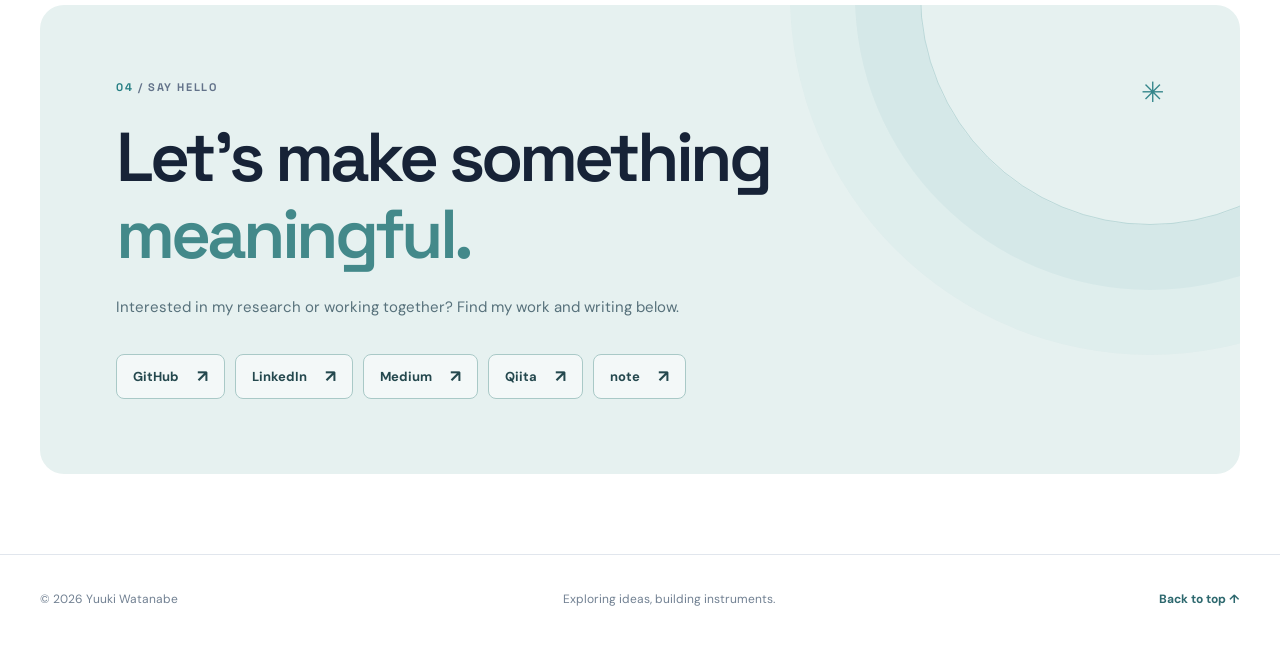
==== commit e3b2f1b1: "Load versioned CSS asset to prevent mixed HTML/CSS layout" ====
--- a/index.html
+++ b/index.html
@@ -13,7 +13,7 @@
   <link rel="preconnect" href="https://fonts.googleapis.com">
   <link rel="preconnect" href="https://fonts.gstatic.com" crossorigin>
   <link href="https://fonts.googleapis.com/css2?family=DM+Sans:wght@400;500;600;700&family=Space+Grotesk:wght@400;500;600;700&display=swap" rel="stylesheet">
-  <link rel="stylesheet" href="style.css">
+  <link rel="stylesheet" href="style-20261028.css">
   <title>Yuuki Watanabe — Research & Engineering</title>
 </head>
 <body>
--- a/style-20261028.css
+++ b/style-20261028.css
@@ -0,0 +1,342 @@
+:root {
+  color-scheme: light;
+  --night: #0a1224;
+  --night-raised: #101e36;
+  --surface: #f4f6f8;
+  --paper: #ffffff;
+  --ink: #172337;
+  --muted: #647084;
+  --line: #e1e6ed;
+  --mint: #a4eee0;
+  --violet: #aab8ff;
+  --accent: #397b80;
+  --display: "Space Grotesk", -apple-system, BlinkMacSystemFont, "Segoe UI", sans-serif;
+  --body: "DM Sans", -apple-system, BlinkMacSystemFont, "Segoe UI", sans-serif;
+}
+*, *::before, *::after { box-sizing: border-box; }
+html { scroll-behavior: smooth; }
+body { margin: 0; background: var(--surface); color: var(--ink); font-family: var(--body); line-height: 1.65; -webkit-font-smoothing: antialiased; }
+a { color: inherit; text-decoration: none; }
+a:focus-visible { outline: 3px solid #77d4c5; outline-offset: 5px; }
+.container { width: min(100% - 72px, 1200px); margin-inline: auto; }
+.skip-link { position: fixed; left: 16px; top: -80px; z-index: 30; padding: 12px 18px; border-radius: 8px; background: white; color: var(--night); }
+.skip-link:focus { top: 12px; }
+.site-header { position: sticky; top: 0; z-index: 20; background: rgba(10,18,36,.96); border-bottom: 1px solid rgba(205,229,248,.10); backdrop-filter: blur(20px); }
+.nav-inner { min-height: 80px; display: flex; align-items: center; justify-content: space-between; gap: 24px; }
+.brand { display: inline-flex; align-items: center; gap: 13px; flex-shrink: 0; color: white; }
+.brand-mark { display: grid; place-items: center; width: 41px; height: 41px; border: 1px solid rgba(164,238,224,.4); border-radius: 11px; font: 700 14px var(--display); letter-spacing: -.9px; }
+.brand-mark span { color: var(--mint); }
+.brand-name { font: 600 16px var(--display); letter-spacing: -.4px; }
+.primary-nav { display: flex; align-items: center; gap: 36px; }
+.primary-nav a { color: #b5c2d5; font-size: 13px; font-weight: 600; transition: color .2s ease; }
+.primary-nav a:hover { color: white; }
+.primary-nav .nav-contact { padding: 10px 15px; border: 1px solid rgba(178,208,239,.27); border-radius: 100px; color: #f2faf9; }
+.nav-contact span { padding-left: 6px; color: var(--mint); }
+.hero { position: relative; isolation: isolate; overflow: hidden; color: white; background: radial-gradient(ellipse at 75% 38%, #1d3056 0%, transparent 44%), radial-gradient(ellipse at 0 100%, #152c3c 0%, transparent 44%), var(--night); }
+.hero::after { content: ""; position: absolute; z-index: -1; inset: 0; background: linear-gradient(135deg, transparent 48%, rgba(120,157,209,.035)); pointer-events: none; }
+.hero-grid { position: absolute; inset: 0; z-index: -1; opacity: .4; background-image: linear-gradient(rgba(147,187,229,.055) 1px, transparent 1px), linear-gradient(90deg, rgba(147,187,229,.055) 1px, transparent 1px); background-size: 82px 82px; mask-image: linear-gradient(90deg, transparent 0%, black 45%, black 100%); }
+.hero-inner { min-height: 650px; display: grid; grid-template-columns: minmax(0,1.13fr) minmax(0,.87fr); align-items: center; gap: 48px; padding-block: 90px 76px; }
+.hero-content { position: relative; z-index: 1; animation: rise-in .75s both; }
+.eyebrow, .section-kicker, .visual-top, .visual-bottom, .hero-bottom, .card-overline, .art-label, .art-corner, .affiliation-card>span, .projects-footnote { font: 700 11px/1.5 var(--display); letter-spacing: 1.6px; }
+.eyebrow { display: flex; align-items: center; gap: 13px; color: var(--mint); }
+.status-dot { width: 8px; height: 8px; border-radius: 50%; background: #9ef1dd; box-shadow: 0 0 0 5px rgba(158,241,221,.11), 0 0 25px rgba(158,241,221,.7); flex-shrink: 0; }
+h1, h2, h3, p { margin-top: 0; }
+h1, h2, h3 { font-family: var(--display); }
+h1 { margin: 30px 0 22px; font-size: clamp(55px, 5.2vw, 80px); font-weight: 600; letter-spacing: -.065em; line-height: 1.07; }
+h1 em { font-style: normal; color: var(--mint); }
+h1 span { display: block; margin-top: 23px; max-width: 560px; color: #abb9ce; font-size: clamp(26px, 2.8vw, 39px); letter-spacing: -.045em; line-height: 1.19; font-weight: 400; }
+.hero-description { max-width: 555px; color: #b9c5d6; font-size: 15px; line-height: 1.9; }
+.hero-description strong { color: white; font-weight: 700; }
+.hero-actions { display: flex; flex-wrap: wrap; gap: 13px; margin-top: 32px; }
+.button { display: inline-flex; justify-content: center; align-items: center; gap: 23px; padding: 14px 21px; min-height: 50px; border-radius: 8px; font-size: 13px; font-weight: 700; transition: transform .2s, background .2s, border-color .2s; }
+.button:hover { transform: translateY(-3px); }
+.button-primary { color: #0c1b2b; background: var(--mint); }
+.button-primary:hover { background: #c7fff2; }
+.button-outline { color: white; background: rgba(255,255,255,.025); border: 1px solid rgba(191,213,236,.28); }
+.button-outline:hover { border-color: rgba(191,213,236,.65); background: rgba(255,255,255,.065); }
+.button span { font-size: 17px; line-height: 1; }
+.visual-panel { position: relative; max-width: 520px; width: 100%; justify-self: end; overflow: hidden; border: 1px solid rgba(163,212,243,.19); border-radius: 26px; aspect-ratio: 1 / 1.07; background: radial-gradient(circle at 54% 48%, #1e3f59 0%, #11253e 42%, #0c1b32 84%); box-shadow: 0 35px 90px rgba(0,0,0,.26), inset 0 1px rgba(255,255,255,.08); animation: rise-in .85s .12s both; }
+.visual-panel::before { content: ""; position: absolute; inset: 0; opacity: .22; background-image: radial-gradient(#a7d6e8 .8px, transparent .8px); background-size: 23px 23px; }
+.visual-top, .visual-bottom { position: absolute; left: 27px; right: 27px; z-index: 2; display: flex; justify-content: space-between; color: #b7ccdc; }
+.visual-top { top: 26px; align-items: center; }
+.visual-bottom { bottom: 24px; align-items: end; font-size: 10px; line-height: 1.6; }
+.visual-sparkle { font-size: 23px; color: var(--mint); }
+.visual-cross { font-size: 25px; color: #8aabc5; font-weight: 400; }
+.orbit-art { position: absolute; inset: 3% 0; width: 100%; height: 94%; filter: drop-shadow(0 0 28px rgba(98,197,196,.09)); }
+.hero-bottom { display: flex; align-items: center; justify-content: space-between; gap: 20px; min-height: 81px; border-top: 1px solid rgba(190,217,239,.16); color: #a2b6c9; font-size: 10px; }
+.hero-bottom>span:first-child { display: inline-flex; align-items: center; gap: 12px; }
+.micro-line { display: inline-block; width: 19px; height: 1px; background: var(--mint); }
+.hero-bottom a { color: var(--mint); white-space: nowrap; }
+.hero-bottom a span { margin-left: 8px; }
+.section { padding-block: 112px 126px; scroll-margin-top: 80px; }
+.section-heading { display: flex; justify-content: space-between; align-items: end; gap: 40px; margin-bottom: 38px; }
+.section-kicker { margin-bottom: 18px; color: #63738a; }
+.section-kicker span { color: #257e83; }
+h2 { margin: 0; font-size: clamp(39px, 4.5vw, 60px); line-height: 1.12; font-weight: 600; letter-spacing: -.058em; }
+h2 span { color: #80909f; }
+.section-intro { max-width: 340px; margin-bottom: 2px; color: var(--muted); font-size: 15px; line-height: 1.8; }
+.research-section { background: var(--surface); }
+.research-grid { display: grid; grid-template-columns: repeat(3, minmax(0,1fr)); gap: 18px; }
+.research-card { overflow: hidden; border: 1px solid var(--line); border-radius: 17px; background: white; box-shadow: 0 9px 34px rgba(16,30,54,.035); transition: transform .25s, box-shadow .25s, border-color .25s; }
+.research-card:hover { transform: translateY(-6px); border-color: #cad7e3; box-shadow: 0 25px 44px rgba(16,30,54,.09); }
+.card-art { position: relative; height: 200px; overflow: hidden; }
+.card-art svg { display: block; position: absolute; width: 100%; height: 100%; left: 0; top: 5px; transition: transform .4s ease; }
+.research-card:hover .card-art svg { transform: scale(1.055); }
+.art-asic { background: radial-gradient(circle at 50% 40%, #255a70, #102c45 75%); }
+.art-xray { background: radial-gradient(circle at 48% 40%, #344d87, #192442 75%); }
+.art-lunar { background: radial-gradient(circle at 50% 40%, #714a5c, #322840 75%); }
+.art-label, .art-corner { position: absolute; z-index: 1; color: #dcecf6; font-size: 9px; letter-spacing: 1.4px; }
+.art-label { left: 22px; top: 19px; }
+.art-corner { right: 19px; bottom: 15px; opacity: .78; }
+.card-content { display: flex; flex-direction: column; min-height: 300px; padding: 26px 26px 25px; }
+.card-overline { margin-bottom: 12px; color: #547785; font-size: 9px; letter-spacing: 1px; }
+.card-overline span { margin-inline: 6px; color: #90a1ae; }
+.card-content h3 { margin: 0 0 13px; color: var(--ink); font-size: 26px; line-height: 1.2; font-weight: 600; letter-spacing: -.045em; }
+.card-content>p:not(.card-overline) { margin: 0 0 25px; color: var(--muted); font-size: 13px; line-height: 1.85; }
+.tags { display: flex; flex-wrap: wrap; gap: 7px; margin-top: auto; }
+.tags span { padding: 6px 9px; border: 1px solid #e4e9ef; border-radius: 5px; background: #f7f9fb; color: #5a6d7b; font-size: 10px; font-weight: 700; }
+
+/* Interactive SATORI circuit — works with hover, keyboard and touch. */
+.satori-card { position: relative; }
+.art-asic { isolation: isolate; }
+.art-asic::after {
+  content: "";
+  position: absolute;
+  inset: 0;
+  pointer-events: none;
+  background: radial-gradient(ellipse at 50% 48%, rgba(86, 233, 211, .2), transparent 62%);
+  opacity: 0;
+  transition: opacity .5s ease;
+}
+.satori-card .art-asic svg { pointer-events: none; }
+.satori-signals path {
+  fill: none;
+  stroke: #b2fff0;
+  stroke-width: 2.2;
+  stroke-linecap: round;
+  stroke-dasharray: 12 14;
+  opacity: 0;
+  filter: drop-shadow(0 0 3px rgba(112,255,223,.9));
+  transition: opacity .4s ease;
+}
+.satori-signals path:nth-child(2n) { --flow-delay: -.65s; }
+.satori-signals path:nth-child(3n) { --flow-delay: -1.15s; }
+.satori-core, .satori-chip, .satori-core-mark {
+  transition: filter .45s ease, stroke .45s ease;
+}
+.satori-nodes circle {
+  transform-box: fill-box;
+  transform-origin: center;
+  opacity: .66;
+}
+.satori-nodes circle:nth-child(2n) { --node-delay: -.5s; }
+.satori-nodes circle:nth-child(3n) { --node-delay: -.9s; }
+.circuit-toggle {
+  position: absolute;
+  left: 15px;
+  top: 156px;
+  z-index: 2;
+  display: inline-flex;
+  align-items: center;
+  gap: 9px;
+  border: 1px solid rgba(159, 246, 229, .35);
+  border-radius: 999px;
+  padding: 8px 12px;
+  background: rgba(5, 26, 43, .78);
+  color: #dcfff8;
+  font: 700 10px/1 var(--display);
+  letter-spacing: .6px;
+  cursor: pointer;
+  backdrop-filter: blur(8px);
+  transition: background .2s ease, border-color .2s ease, transform .2s ease;
+}
+.circuit-toggle:hover { transform: translateY(-2px); background: rgba(16, 64, 76, .94); }
+.circuit-toggle:focus-visible {
+  outline: 2px solid #baffef;
+  outline-offset: 3px;
+}
+.circuit-led {
+  width: 7px;
+  height: 7px;
+  border-radius: 50%;
+  background: #638985;
+  transition: background .3s ease, box-shadow .3s ease;
+}
+.satori-card.is-energized .circuit-led {
+  background: #9bffe5;
+  box-shadow: 0 0 10px 2px rgba(104, 255, 222, .55);
+}
+.satori-card.is-energized .art-asic::after { opacity: 1; }
+.satori-card.is-energized .satori-signals path {
+  opacity: 1;
+  animation: satori-current 1.7s linear infinite;
+  animation-delay: var(--flow-delay, 0s);
+}
+.satori-card.is-energized .satori-core {
+  stroke: #d1fff1;
+  filter: drop-shadow(0 0 11px rgba(111, 251, 218, .75));
+}
+.satori-card.is-energized .satori-chip {
+  filter: drop-shadow(0 0 10px rgba(119, 255, 227, .55));
+}
+.satori-card.is-energized .satori-nodes circle {
+  opacity: 1;
+  animation: satori-node-glow 1.8s ease-in-out infinite alternate;
+  animation-delay: var(--node-delay, 0s);
+}
+@media (hover: hover) and (pointer: fine) {
+  .satori-card:hover .art-asic::after { opacity: 1; }
+  .satori-card:hover .satori-signals path {
+    opacity: 1;
+    animation: satori-current 1.7s linear infinite;
+  animation-delay: var(--flow-delay, 0s);
+  }
+  .satori-card:hover .satori-core {
+    stroke: #d1fff1;
+    filter: drop-shadow(0 0 11px rgba(111, 251, 218, .75));
+  }
+  .satori-card:hover .satori-chip { filter: drop-shadow(0 0 10px rgba(119, 255, 227, .55)); }
+  .satori-card:hover .satori-nodes circle {
+    opacity: 1;
+    animation: satori-node-glow 1.8s ease-in-out infinite alternate;
+  animation-delay: var(--node-delay, 0s);
+  }
+}
+@keyframes satori-current {
+  from { stroke-dashoffset: 104; }
+  to { stroke-dashoffset: 0; }
+}
+@keyframes satori-node-glow {
+  from { transform: scale(1); filter: drop-shadow(0 0 2px #76e6d2); }
+  to { transform: scale(1.6); filter: drop-shadow(0 0 7px #b5ffed); }
+}
+
+.projects-section { padding-block: 110px 70px; scroll-margin-top: 80px; background: #101c31; color: white; position: relative; overflow: hidden; }
+.projects-section::before { content: ""; position: absolute; right: -260px; top: -430px; width: 790px; height: 790px; border: 1px solid rgba(167,199,243,.10); border-radius: 50%; box-shadow: 0 0 0 100px rgba(167,199,243,.022), 0 0 0 200px rgba(167,199,243,.015); pointer-events: none; }
+.projects-inner { position: relative; }
+.section-heading-dark .section-kicker { color: #a1b4cc; }
+.section-heading-dark .section-kicker span { color: var(--mint); }
+.section-heading-dark h2 span { color: var(--mint); }
+.section-heading-dark .section-intro { color: #acbbcc; }
+.project-list { margin-top: 56px; border-top: 1px solid rgba(195,222,240,.18); }
+.project-row { display: grid; grid-template-columns: 70px minmax(0,1fr) 48px; align-items: center; gap: 15px; padding: 30px 16px; border-bottom: 1px solid rgba(195,222,240,.18); transition: padding .2s, background .2s; }
+.project-row:hover { padding-left: 27px; background: rgba(202,235,255,.06); }
+.project-number { align-self: start; margin-top: 7px; color: var(--mint); font: 700 12px var(--display); }
+.project-row h3 { margin: 0 0 5px; font-weight: 500; font-size: clamp(20px,2.5vw,29px); letter-spacing: -.035em; line-height: 1.3; }
+.project-row p { margin: 0; color: #aebcd0; font-size: 14px; }
+.project-arrow { width: 43px; height: 43px; display: grid; place-items: center; border: 1px solid rgba(197,227,236,.3); border-radius: 50%; font-size: 20px; color: var(--mint); transition: background .2s, color .2s; }
+.project-row:hover .project-arrow { background: var(--mint); color: var(--night); }
+.projects-footnote { display: flex; justify-content: space-between; margin: 42px 0 0; color: #8b9cb4; font-size: 10px; }
+.projects-footnote span { color: var(--mint); font-size: 23px; line-height: 1; }
+.about-section { background: var(--paper); }
+.about-grid { display: grid; grid-template-columns: 1.1fr .9fr; gap: 95px; }
+.about-lead h2 { font-size: clamp(40px,4.8vw,62px); }
+.about-lead h2 em { color: #39858b; font-style: normal; }
+.about-decoration { display: flex; align-items: center; gap: 15px; margin-top: 62px; color: #728294; font: 700 10px var(--display); letter-spacing: 1.5px; }
+.about-decoration span { font-size: 36px; line-height: 1; color: #448990; }
+.about-copy { padding-top: 42px; }
+.about-copy p { color: var(--muted); font-size: 15px; line-height: 1.95; margin-bottom: 19px; }
+.about-copy .about-opening { margin-bottom: 24px; color: var(--ink); font: 500 23px/1.45 var(--display); letter-spacing: -.035em; }
+.affiliation-card { display: flex; flex-direction: column; gap: 3px; margin-top: 34px; padding: 24px 27px; border-left: 3px solid #58aaac; background: #f3f7f8; }
+.affiliation-card>span { color: #54808a; font-size: 10px; margin-bottom: 5px; }
+.affiliation-card strong { font: 600 17px var(--display); }
+.affiliation-card small { color: #67798b; font-size: 12px; }
+.contact-section { background: var(--paper); padding: 0 0 80px; scroll-margin-top: 80px; }
+.contact-panel { position: relative; isolation: isolate; overflow: hidden; padding: 74px 76px 75px; border-radius: 24px; background: #e6f1f0; }
+.contact-panel::after { content: ""; position: absolute; z-index: -1; width: 460px; height: 460px; right: -140px; top: -240px; border: 1px solid rgba(43,134,140,.23); border-radius: 50%; box-shadow: 0 0 0 65px rgba(43,134,140,.055), 0 0 0 130px rgba(43,134,140,.035); }
+.contact-top { display: flex; justify-content: space-between; }
+.contact-top .section-kicker { margin-bottom: 24px; }
+.contact-star { font-size: 28px; color: #35868b; line-height: 1; }
+.contact-panel h2 { font-size: clamp(42px,5.4vw,72px); }
+.contact-panel h2 em { font-style: normal; color: #43898a; }
+.contact-panel>p { margin: 21px 0 34px; color: #57717b; font-size: 15px; }
+.social-links { display: flex; flex-wrap: wrap; gap: 10px; }
+.social-links a { display: inline-flex; align-items: center; gap: 18px; padding: 11px 16px; border: 1px solid #a9c9c7; border-radius: 8px; background: rgba(255,255,255,.55); color: #24484e; font-size: 13px; font-weight: 700; transition: transform .2s, background .2s; }
+.social-links a:hover { transform: translateY(-3px); background: white; }
+.social-links a span { font-size: 17px; line-height: 1; }
+.footer { background: white; border-top: 1px solid var(--line); }
+.footer-inner { display: flex; align-items: center; justify-content: space-between; gap: 20px; min-height: 90px; color: #718092; font-size: 12px; }
+.footer a { color: #2d686e; font-weight: 700; }
+@keyframes rise-in { from { opacity: 0; transform: translateY(18px); } to { opacity: 1; transform: translateY(0); } }
+@media (max-width: 1020px) {
+  .hero-inner { grid-template-columns: 1fr .84fr; gap: 25px; min-height: 580px; }
+  h1 { font-size: clamp(50px, 5.8vw, 68px); }
+  .card-content { padding-inline: 20px; }
+  .about-grid { gap: 50px; }
+}
+@media (max-width: 780px) {
+  .container { width: min(100% - 48px, 600px); }
+  .primary-nav { gap: 19px; }
+  .hero-inner { grid-template-columns: 1fr; padding-block: 73px 55px; gap: 50px; }
+  .hero-content { max-width: 600px; }
+  h1 { font-size: clamp(51px, 9vw, 72px); }
+  h1 span { max-width: 510px; }
+  .visual-panel { max-width: 520px; justify-self: center; aspect-ratio: 1.3; }
+  .orbit-art { width: 85%; left: 7.5%; }
+  .hero-bottom { flex-wrap: wrap; justify-content: flex-start; padding-block: 18px; gap: 8px 25px; }
+  .hero-bottom a { margin-left: auto; }
+  .section { padding-block: 85px 95px; }
+  .research-grid { grid-template-columns: 1fr; gap: 20px; }
+  .research-card { display: grid; grid-template-columns: .92fr 1.08fr; }
+  .card-art { height: auto; min-height: 270px; }
+  .card-content { min-height: 270px; padding: 24px; }
+  .section-heading { align-items: start; flex-direction: column; gap: 18px; }
+  .section-intro { max-width: 510px; }
+  .projects-section { padding-block: 85px 60px; }
+  .about-grid { grid-template-columns: 1fr; gap: 25px; }
+  .about-copy { padding-top: 0; }
+  .about-decoration { margin-top: 35px; }
+  .contact-panel { padding: 55px 43px; }
+}
+@media (max-width: 560px) {
+  .container { width: min(100% - 38px, 480px); }
+  .nav-inner { padding-block: 12px; min-height: 74px; flex-wrap: wrap; gap: 8px; }
+  .brand-mark { width: 35px; height: 35px; font-size: 12px; border-radius: 9px; }
+  .brand-name { font-size: 14px; }
+  .primary-nav { width: 100%; justify-content: space-between; gap: 8px; }
+  .primary-nav a { font-size: 11px; }
+  .primary-nav .nav-contact { padding: 5px 10px; }
+  .hero-inner { padding-top: 65px; gap: 34px; }
+  .eyebrow { font-size: 9px; letter-spacing: 1.1px; }
+  h1 { font-size: clamp(48px, 12vw, 64px); letter-spacing: -.065em; }
+  h1 span { font-size: clamp(27px, 7vw, 35px); }
+  .hero-description { font-size: 14px; }
+  .hero-actions { gap: 10px; }
+  .button { padding-inline: 15px; gap: 10px; font-size: 12px; }
+  .visual-panel { aspect-ratio: 1.12; border-radius: 19px; }
+  .visual-top, .visual-bottom { left: 18px; right: 18px; font-size: 9px; }
+  .visual-top { top: 17px; }
+  .visual-bottom { bottom: 16px; }
+  .orbit-art { width: 100%; left: 0; }
+  .hero-bottom { font-size: 9px; letter-spacing: .8px; }
+  .hero-bottom>span:nth-child(2) { width: 100%; }
+  .hero-bottom a { margin-left: 0; }
+  .section { padding-block: 70px 78px; }
+  h2 { font-size: 43px; }
+  .research-card { display: block; }
+  .card-art { height: 190px; min-height: 0; }
+  .circuit-toggle { top: 145px; }
+  .card-content { min-height: 0; padding: 24px; }
+  .card-content>p:not(.card-overline) { margin-bottom: 23px; }
+  .projects-section { padding-block: 72px 52px; }
+  .project-list { margin-top: 35px; }
+  .project-row { grid-template-columns: 30px 1fr 36px; gap: 7px; padding: 25px 4px; }
+  .project-row:hover { padding-left: 8px; }
+  .project-row h3 { font-size: 19px; }
+  .project-row p { font-size: 12px; }
+  .project-arrow { width: 32px; height: 32px; font-size: 17px; }
+  .about-copy .about-opening { font-size: 21px; }
+  .contact-section { padding-bottom: 45px; }
+  .contact-panel { padding: 40px 23px 43px; border-radius: 17px; }
+  .contact-panel h2 { font-size: clamp(36px, 9vw, 51px); }
+  .contact-panel>p { font-size: 13px; }
+  .social-links a { font-size: 12px; padding: 9px 12px; }
+  .footer-inner { flex-wrap: wrap; gap: 4px 20px; padding-block: 22px; }
+  .footer-inner>span:nth-child(2) { width: 100%; order: 3; }
+}
+@media (prefers-reduced-motion: reduce) {
+  .satori-card.is-energized .satori-signals path { opacity: 1; }
+  .satori-card.is-energized .satori-nodes circle { opacity: 1; }
+  html { scroll-behavior: auto; }
+  *, *::before, *::after { animation: none !important; transition: none !important; }
+}
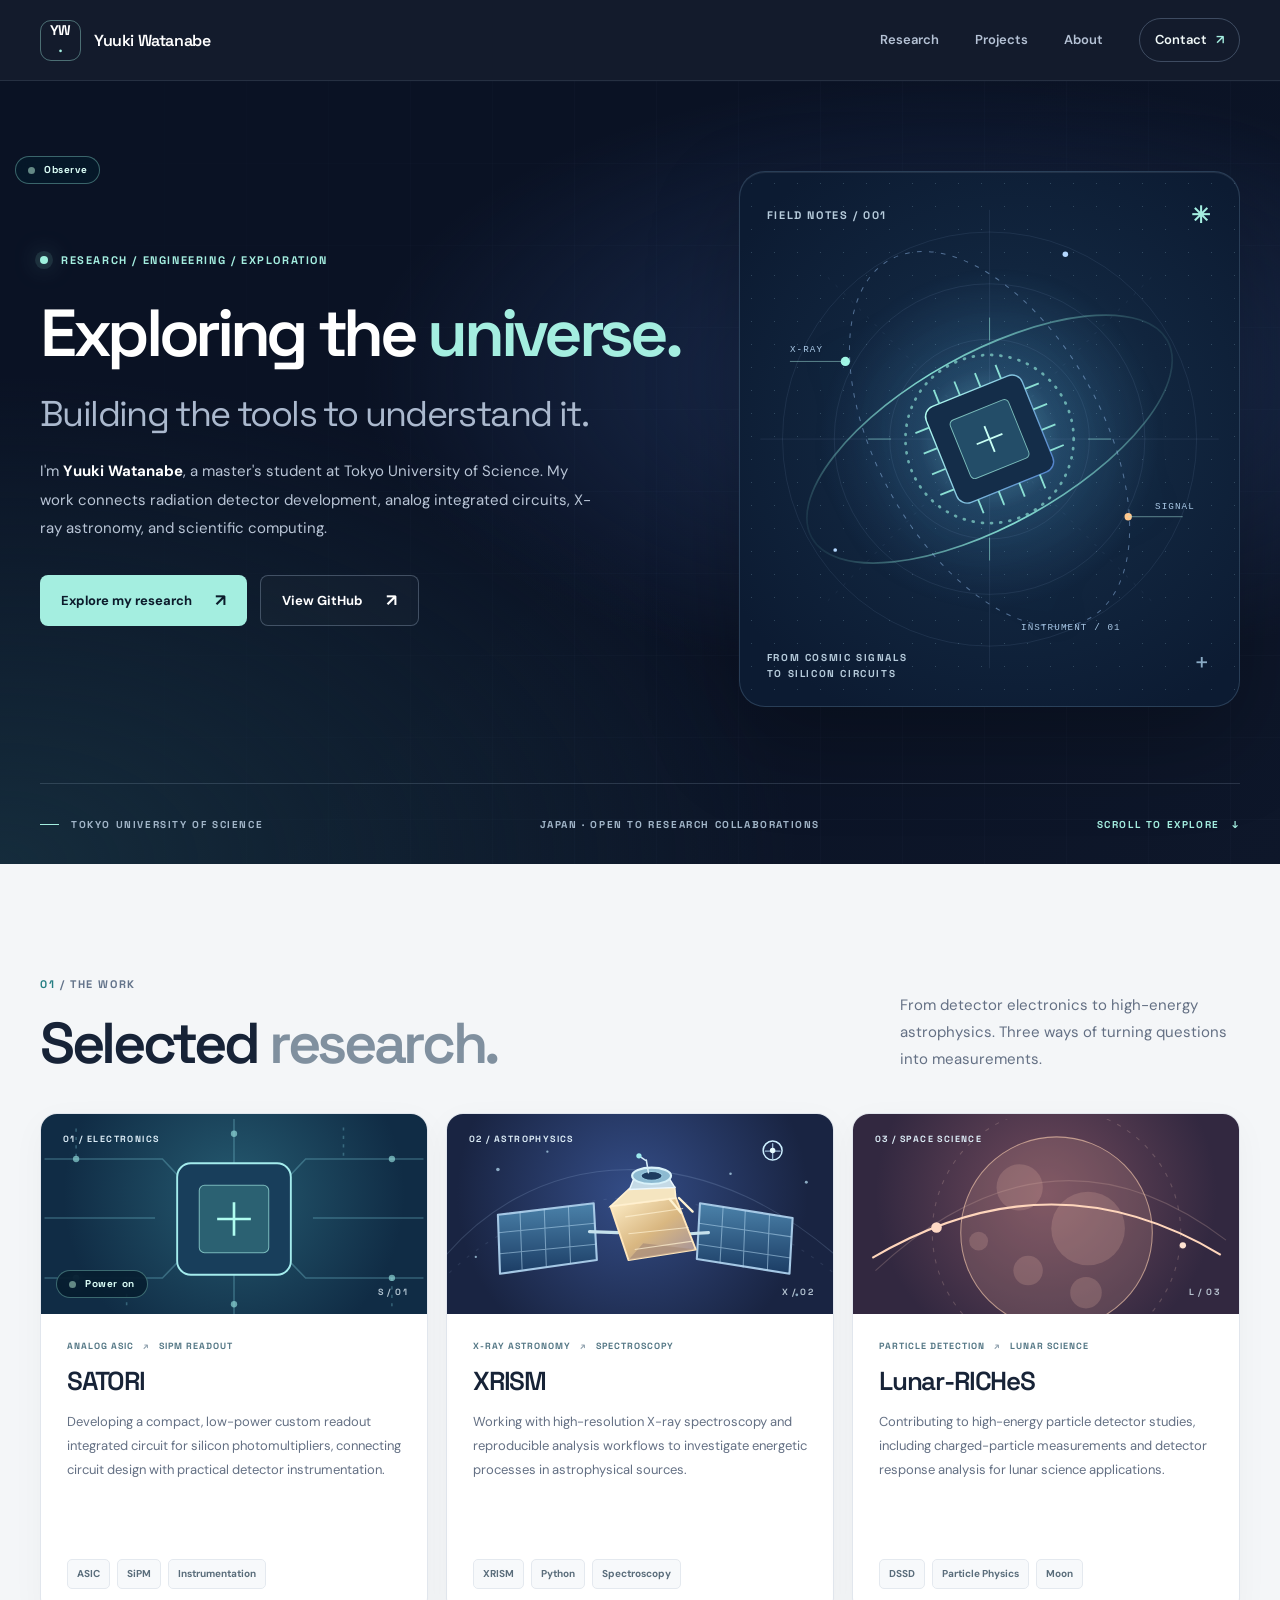
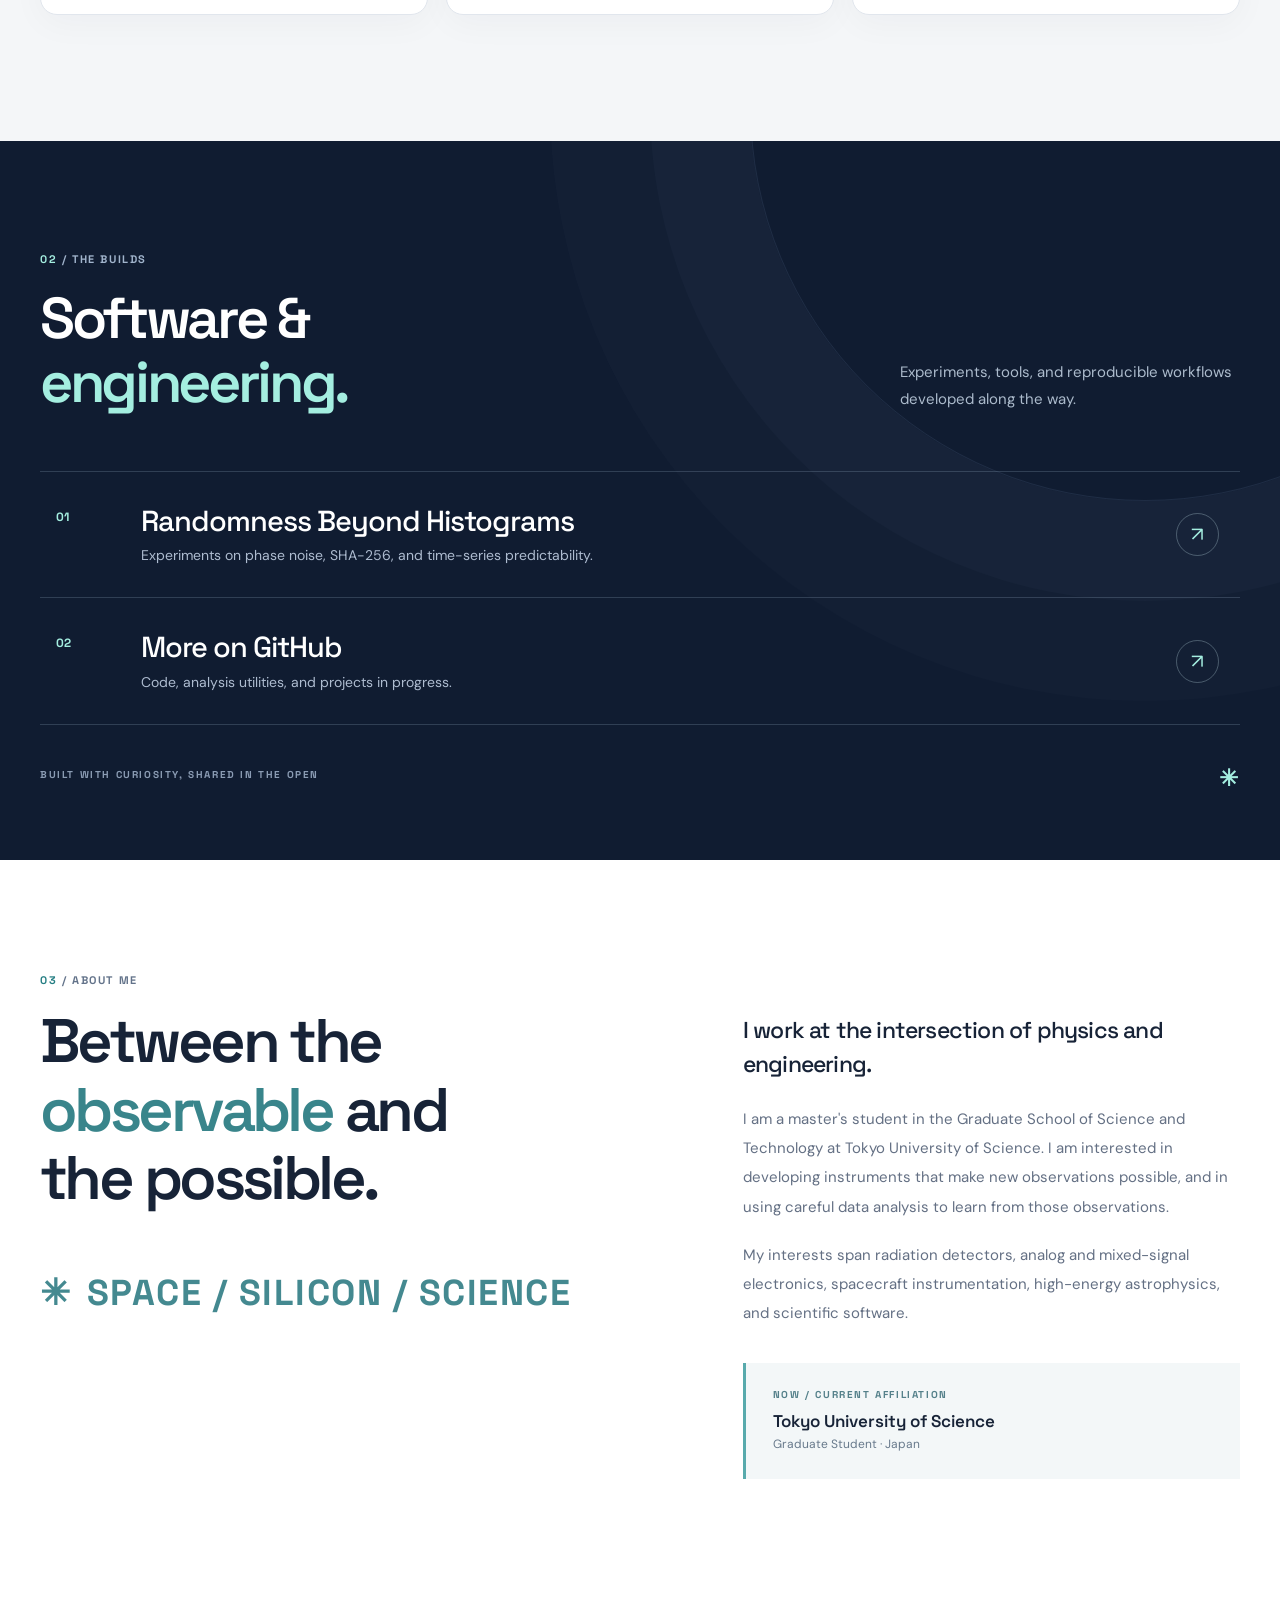
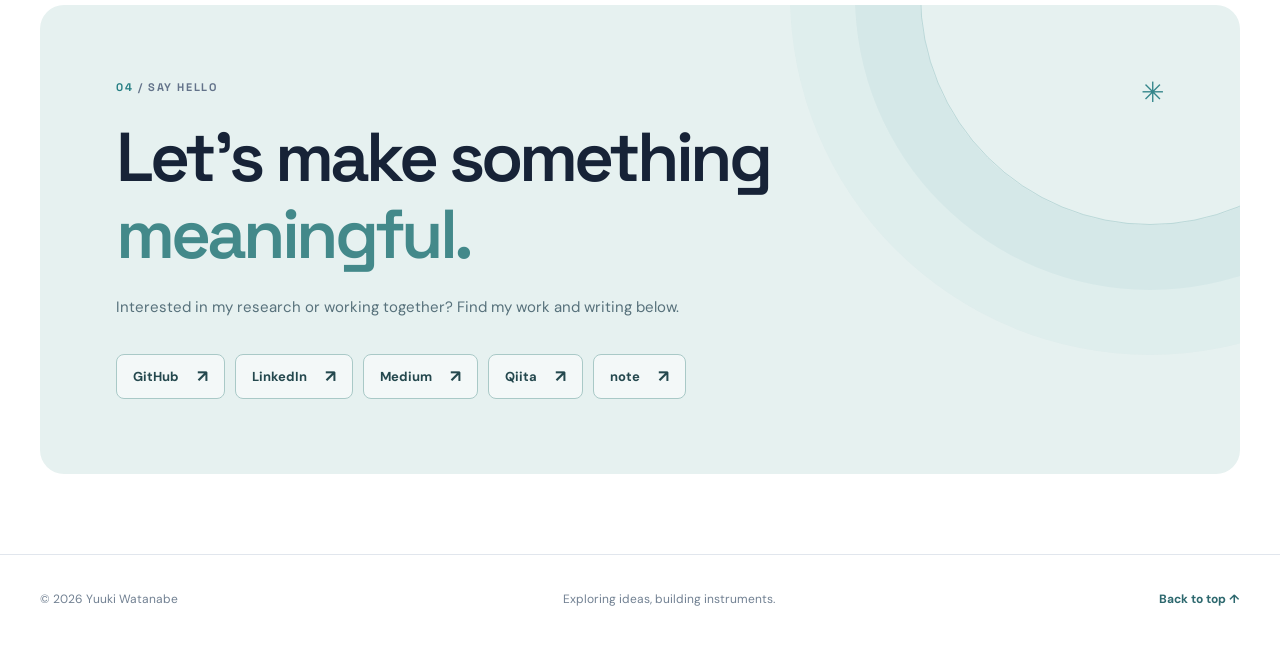
==== commit a1a4e127: "Replace XRISM spectrum art with stylized spacecraft illustration and scan toggle" ====
--- a/index.html
+++ b/index.html
@@ -14,6 +14,7 @@
   <link rel="preconnect" href="https://fonts.gstatic.com" crossorigin>
   <link href="https://fonts.googleapis.com/css2?family=DM+Sans:wght@400;500;600;700&family=Space+Grotesk:wght@400;500;600;700&display=swap" rel="stylesheet">
   <link rel="stylesheet" href="style-20261028.css">
+  <link rel="stylesheet" href="xrism.css">
   <title>Yuuki Watanabe — Research & Engineering</title>
 </head>
 <body>
@@ -103,8 +104,62 @@
             </button>
             <div class="card-content"><p class="card-overline">ANALOG ASIC <span>↗</span> SIPM READOUT</p><h3>SATORI</h3><p>Developing a compact, low-power custom readout integrated circuit for silicon photomultipliers, connecting circuit design with practical detector instrumentation.</p><div class="tags"><span>ASIC</span><span>SiPM</span><span>Instrumentation</span></div></div>
           </article>
-          <article class="research-card">
-            <div class="card-art art-xray" aria-hidden="true"><span class="art-label">02 / ASTROPHYSICS</span><svg viewBox="0 0 360 190" focusable="false"><g stroke="#adbadf" stroke-opacity=".19"><path d="M0 45h360M0 90h360M0 135h360M45 0v190M90 0v190M135 0v190M180 0v190M225 0v190M270 0v190M315 0v190"/></g><path d="M0 143C30 141 40 136 62 137S98 154 118 126s20-82 35-83 22 99 46 101 25-23 44-25 29 18 45 12 26-51 37-52 16 47 35 49" fill="none" stroke="#9dafff" stroke-width="2.5"/><path d="M0 143C30 141 40 136 62 137S98 154 118 126s20-82 35-83 22 99 46 101 25-23 44-25 29 18 45 12 26-51 37-52 16 47 35 49V190H0Z" fill="#8da3fa" fill-opacity=".10"/><path d="M153 20v150" stroke="#bdcaff" stroke-dasharray="4 6" stroke-opacity=".55"/><circle cx="153" cy="43" r="5" fill="#c2ccff"/></svg><span class="art-corner">X / 02</span></div>
+          <article class="research-card xrism-card">
+            <div class="card-art art-xray" aria-hidden="true">
+              <span class="art-label">02 / ASTROPHYSICS</span>
+              <svg class="xrism-illustration" viewBox="0 0 360 190" focusable="false" xmlns="http://www.w3.org/2000/svg">
+                <defs>
+                  <linearGradient id="xrism-gold" x1="0" y1="0" x2="1" y2="1">
+                    <stop offset="0" stop-color="#fff0cb"/><stop offset=".52" stop-color="#d9b781"/><stop offset="1" stop-color="#9d8e9e"/>
+                  </linearGradient>
+                  <linearGradient id="xrism-solar" x1="0" y1="0" x2="0" y2="1">
+                    <stop offset="0" stop-color="#4b82aa"/><stop offset="1" stop-color="#1b3c64"/>
+                  </linearGradient>
+                </defs>
+                <g class="xrism-orbit" fill="none" stroke="#b8d5f7" stroke-width="1">
+                  <path d="M-22 152C72 18 249 8 393 155" opacity=".17"/>
+                  <path d="M-24 170C77 52 247 35 389 168" opacity=".10" stroke-dasharray="3 8"/>
+                </g>
+                <g fill="#b2d8ed" opacity=".75">
+                  <circle cx="45" cy="48" r="1.7"/><circle cx="92" cy="31" r="1.1"/>
+                  <circle cx="266" cy="52" r="1.2"/><circle cx="338" cy="60" r="1.4"/>
+                  <circle cx="24" cy="131" r="1.1"/><circle cx="329" cy="167" r="1.3"/>
+                  <path d="M306 23v15M298.5 30.5h15" stroke="#bfe4ff" stroke-width="1.3"/>
+                </g>
+                <g class="xrism-observation" fill="none">
+                  <path class="xrism-beam-halo" d="M306 30Q254 42 190 68"/>
+                  <path class="xrism-beam" d="M306 30Q254 42 190 68"/>
+                  <circle class="xrism-source-ring" cx="306" cy="30" r="9" stroke="#ccefff" stroke-width="1.4"/>
+                  <circle cx="306" cy="30" r="2.6" fill="#e7fcff" stroke="none"/>
+                </g>
+                <g class="xrism-satellite">
+                  <path d="M45 91L136 80L139 134L47 147Z" fill="url(#xrism-solar)" stroke="#a5c8e5" stroke-width="2" stroke-linejoin="round"/>
+                  <path d="M237 80L325 94L322 147L234 133Z" fill="url(#xrism-solar)" stroke="#a5c8e5" stroke-width="2" stroke-linejoin="round"/>
+                  <g stroke="#b8dcf3" stroke-opacity=".53" stroke-width="1">
+                    <path d="M66 88L68 143M89 85L91 140M112 83L114 137M46 108L137 99M47 128L138 119"/>
+                    <path d="M259 83L256 137M280 87L278 141M303 91L301 144M236 99L324 112M235 119L323 132"/>
+                  </g>
+                  <g stroke="#c6e1ec" stroke-width="3" stroke-linecap="round">
+                    <path d="M132 107L159 108M227 109L245 108"/>
+                  </g>
+                  <path d="M152 83L214 75L233 124L169 134Z" fill="url(#xrism-gold)" stroke="#ffe6bc" stroke-width="1.8" stroke-linejoin="round"/>
+                  <path d="M152 83L170 66L213 65L214 75Z" fill="#f5e5c0" stroke="#fff0d0" stroke-width="1.5"/>
+                  <path d="M169 134L183 118L233 124Z" fill="#aa8e7a" opacity=".7"/>
+                  <path d="M166 93L221 85M169 109L226 103M175 124L230 116" stroke="#fff2d1" stroke-opacity=".72" stroke-width="1"/>
+                  <path d="M170 67L176 52L205 52L213 65Z" fill="#c5dae6" stroke="#ecf8ff" stroke-width="1.4"/>
+                  <ellipse class="xrism-mirror" cx="191" cy="54" rx="18.5" ry="7.8" fill="#8dbad1" stroke="#d9f2fa" stroke-width="2"/>
+                  <ellipse cx="191" cy="54" rx="10" ry="4.2" fill="#1e3c5f" stroke="#98c9df" stroke-width="1"/>
+                  <path d="M208 76L219 89M217 75L230 88" stroke="#fff3d2" stroke-width="2.2" stroke-linecap="round"/>
+                  <path d="M188 51L186 39M185 39L179 35" fill="none" stroke="#d4ecf8" stroke-width="1.5" stroke-linecap="round"/>
+                  <circle cx="179" cy="35" r="2.5" fill="#9ce9ed"/>
+                </g>
+              </svg>
+              <span class="art-corner">X / 02</span>
+            </div>
+            <button class="circuit-toggle xrism-toggle" type="button" aria-pressed="false" aria-label="Start XRISM observation animation">
+              <span class="circuit-led" aria-hidden="true"></span>
+              <span class="xrism-toggle-text" aria-hidden="true">Observe</span>
+            </button>
             <div class="card-content"><p class="card-overline">X-RAY ASTRONOMY <span>↗</span> SPECTROSCOPY</p><h3>XRISM</h3><p>Working with high-resolution X-ray spectroscopy and reproducible analysis workflows to investigate energetic processes in astrophysical sources.</p><div class="tags"><span>XRISM</span><span>Python</span><span>Spectroscopy</span></div></div>
           </article>
           <article class="research-card">
@@ -147,6 +202,21 @@
           powered ? 'Power off' : 'Power on';
       });
     }
+
+    // A gentle observation-beam toggle for touch and keyboard users.
+    const xrismCard = document.querySelector('.xrism-card');
+    const xrismButton = document.querySelector('.xrism-toggle');
+    if (xrismCard && xrismButton) {
+      xrismButton.addEventListener('click', () => {
+        const observing = xrismCard.classList.toggle('is-observing');
+        xrismButton.setAttribute('aria-pressed', String(observing));
+        xrismButton.setAttribute('aria-label', observing
+          ? 'Stop XRISM observation animation'
+          : 'Start XRISM observation animation');
+        xrismButton.querySelector('.xrism-toggle-text').textContent =
+          observing ? 'Pause scan' : 'Observe';
+      });
+    }
   </script>
 </body>
 </html>
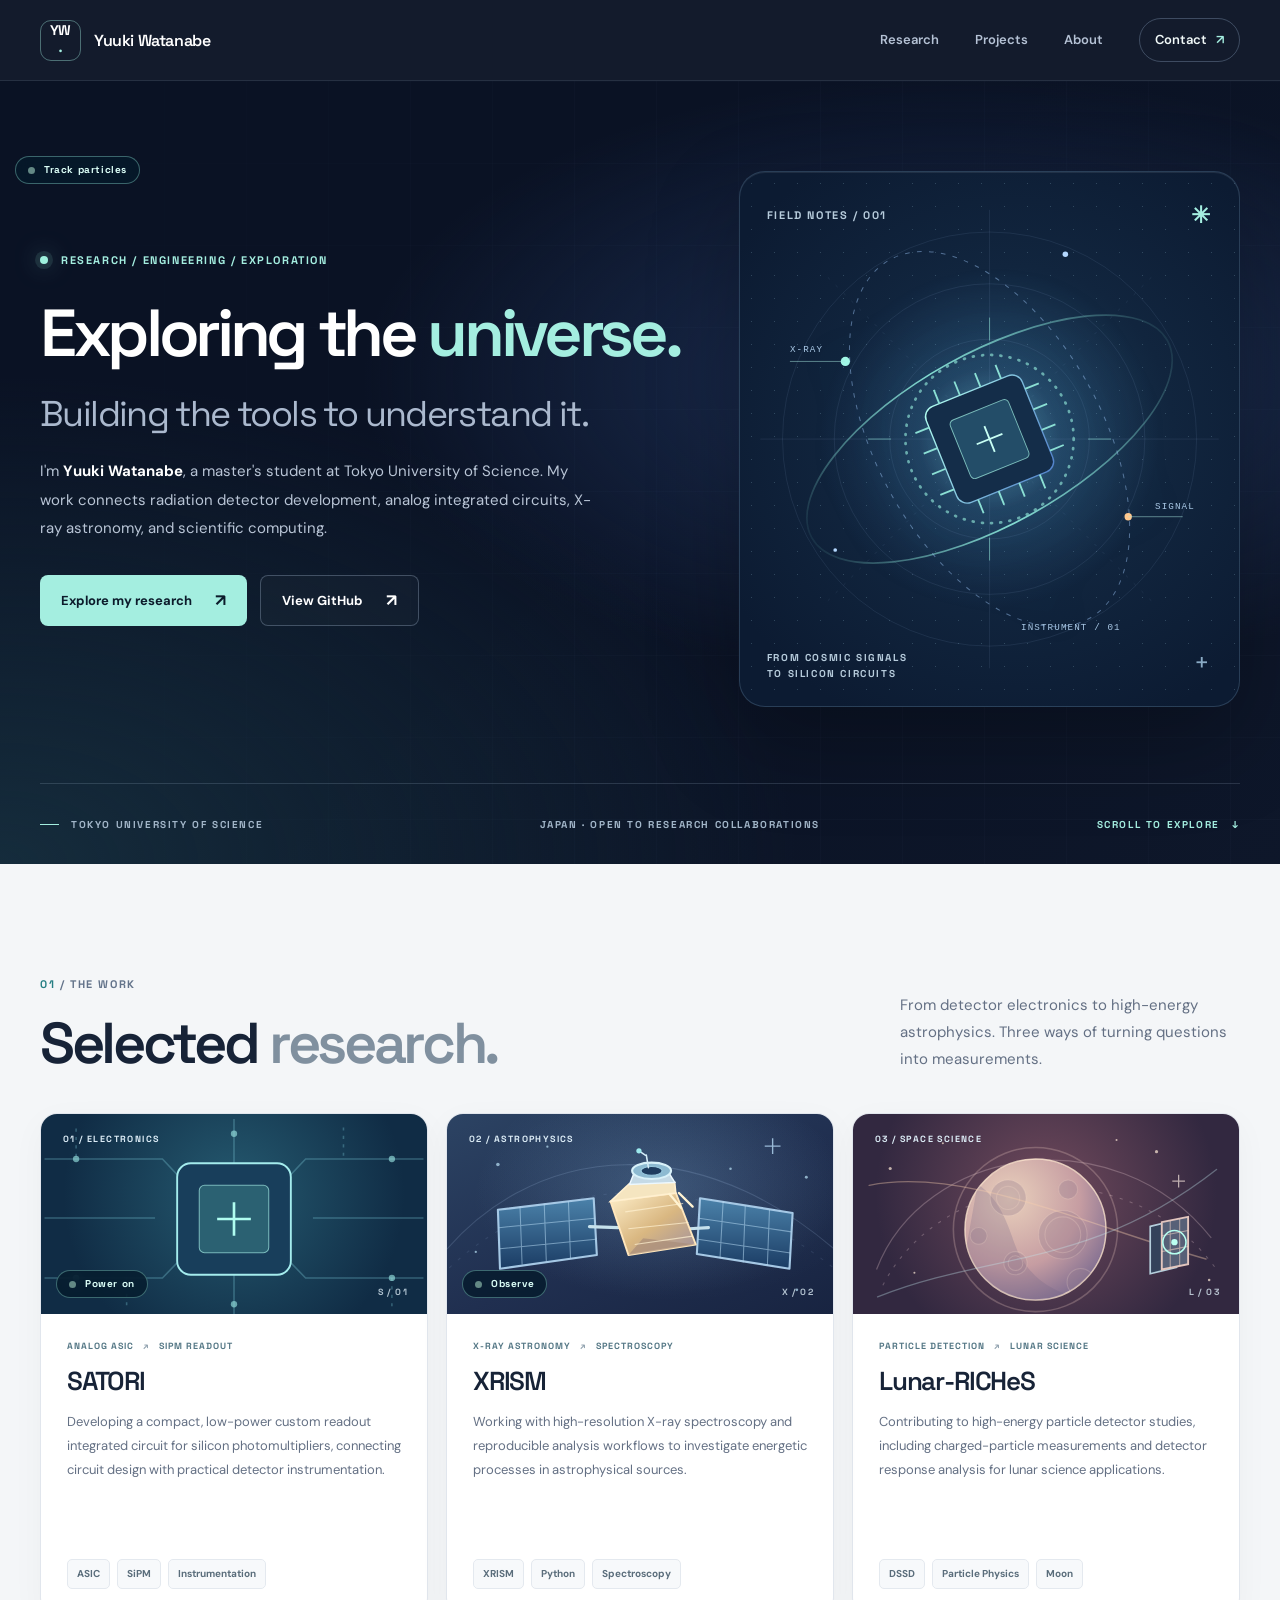
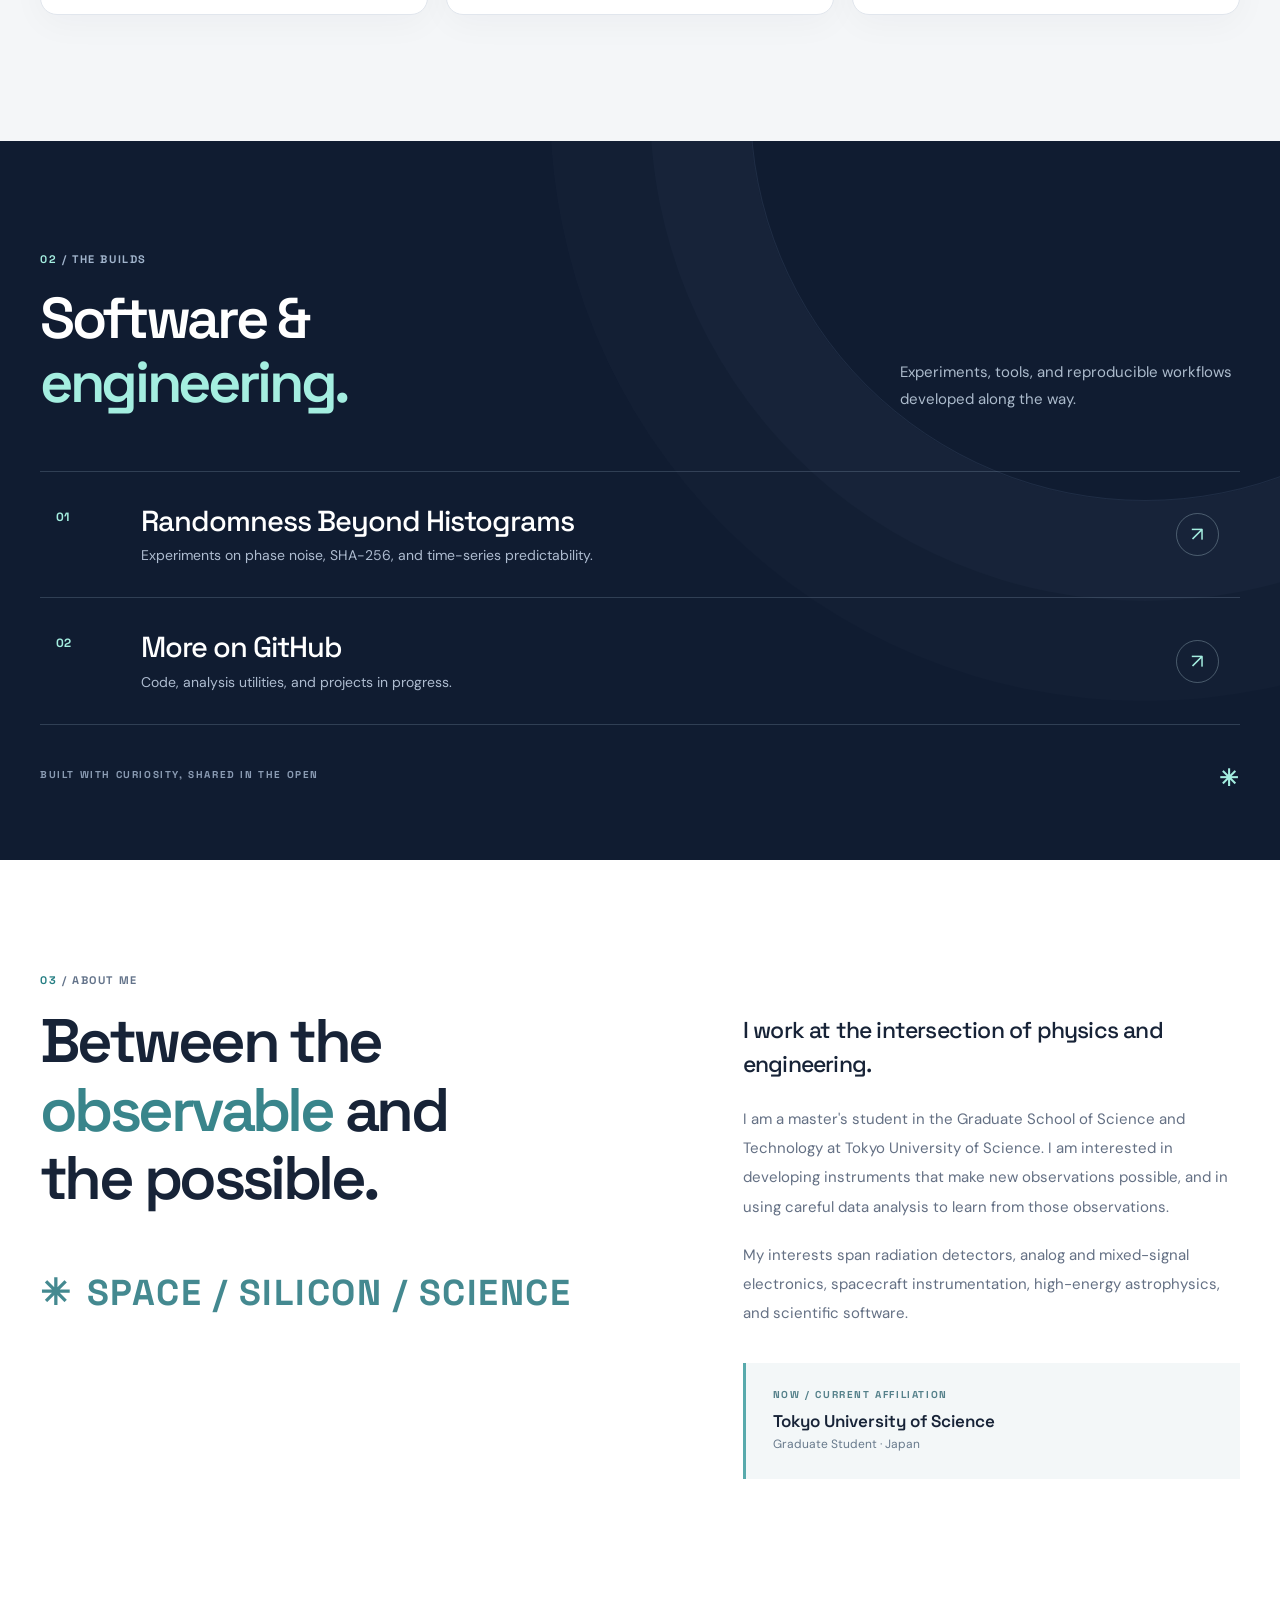
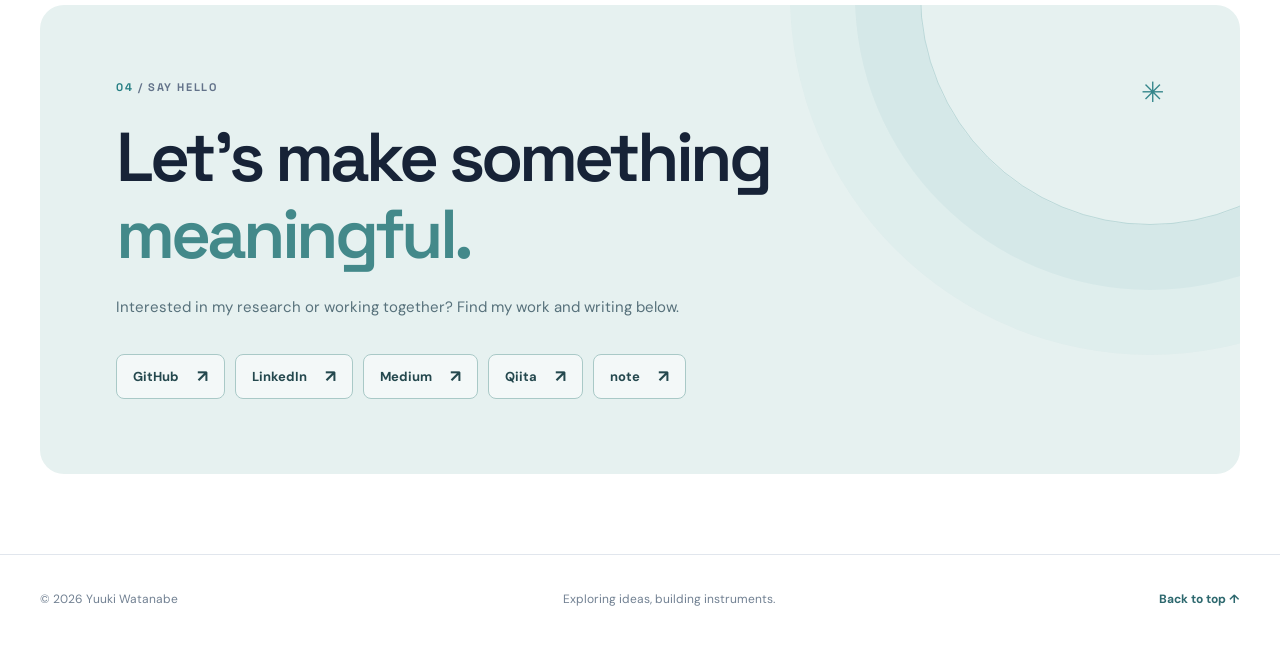
==== commit 585b6adf: "Add layered lunar particle-tracking illustration and accessible toggle" ====
--- a/index.html
+++ b/index.html
@@ -15,6 +15,7 @@
   <link href="https://fonts.googleapis.com/css2?family=DM+Sans:wght@400;500;600;700&family=Space+Grotesk:wght@400;500;600;700&display=swap" rel="stylesheet">
   <link rel="stylesheet" href="style-20261028.css">
   <link rel="stylesheet" href="xrism.css">
+  <link rel="stylesheet" href="lunar.css">
   <title>Yuuki Watanabe — Research & Engineering</title>
 </head>
 <body>
@@ -162,8 +163,65 @@
             </button>
             <div class="card-content"><p class="card-overline">X-RAY ASTRONOMY <span>↗</span> SPECTROSCOPY</p><h3>XRISM</h3><p>Working with high-resolution X-ray spectroscopy and reproducible analysis workflows to investigate energetic processes in astrophysical sources.</p><div class="tags"><span>XRISM</span><span>Python</span><span>Spectroscopy</span></div></div>
           </article>
-          <article class="research-card">
-            <div class="card-art art-lunar" aria-hidden="true"><span class="art-label">03 / SPACE SCIENCE</span><svg viewBox="0 0 360 190" focusable="false"><defs><clipPath id="moon-clip"><circle cx="190" cy="108" r="91"/></clipPath></defs><g fill="none" stroke="#dcb9ad" stroke-opacity=".25"><circle cx="190" cy="108" r="118" stroke-dasharray="4 7"/><path d="M18 144q167-155 333-29"/></g><circle cx="190" cy="108" r="91" fill="#b98b83" fill-opacity=".23" stroke="#ffd2b3" stroke-opacity=".6"/><g clip-path="url(#moon-clip)" fill="#dbaca0" fill-opacity=".23"><circle cx="155" cy="65" r="22"/><circle cx="220" cy="104" r="35"/><circle cx="163" cy="144" r="14"/><circle cx="218" cy="165" r="15"/><circle cx="116" cy="116" r="9"/></g><path d="M15 132q170-100 331-3" fill="none" stroke="#ffd6bc" stroke-width="2"/><circle cx="76" cy="103" r="5" fill="#ffd9c5"/><circle cx="310" cy="120" r="3" fill="#ffe3d2"/></svg><span class="art-corner">L / 03</span></div>
+          <article class="research-card lunar-card">
+            <div class="card-art art-lunar" aria-hidden="true">
+              <span class="art-label">03 / SPACE SCIENCE</span>
+              <svg class="lunar-illustration" viewBox="0 0 360 190" focusable="false" xmlns="http://www.w3.org/2000/svg">
+                <defs>
+                  <radialGradient id="lunar-moon-grad" cx="32%" cy="28%" r="80%">
+                    <stop offset="0" stop-color="#e9d0bc"/>
+                    <stop offset=".62" stop-color="#c69da2"/>
+                    <stop offset="1" stop-color="#806e91"/>
+                  </radialGradient>
+                  <clipPath id="lunar-moon-clip">
+                    <circle cx="170" cy="105" r="67"/>
+                  </clipPath>
+                </defs>
+                <g class="lunar-stars" fill="#ffebd7" opacity=".7">
+                  <circle cx="32" cy="47" r="1.5"/><circle cx="55" cy="146" r="1"/>
+                  <circle cx="285" cy="31" r="1.5"/><circle cx="335" cy="153" r="1.2"/>
+                  <circle cx="247" cy="20" r="1"/><circle cx="82" cy="23" r="1"/>
+                  <path d="M306 53v12M300 59h12" fill="none" stroke="#f6e5dc" stroke-width="1.2"/>
+                </g>
+                <g class="lunar-orbits" fill="none" stroke="#eed1d3" stroke-opacity=".28">
+                  <path d="M19 143C63 27 244 -4 337 113" stroke-width="1.2"/>
+                  <path d="M25 158C83 46 261 29 342 143" stroke-width="1" stroke-dasharray="3 7"/>
+                </g>
+                <circle class="lunar-moon-halo" cx="170" cy="105" r="78" fill="none" stroke="#f3cfc3" stroke-opacity=".26" stroke-width="1.5"/>
+                <circle class="lunar-moon" cx="170" cy="105" r="67" fill="url(#lunar-moon-grad)" stroke="#ffe8d1" stroke-opacity=".78" stroke-width="1.4"/>
+                <g clip-path="url(#lunar-moon-clip)">
+                  <path d="M115 62C138 77 145 105 152 123S183 172 227 169L242 202L90 202Z" fill="#6d6284" opacity=".24"/>
+                  <g fill="#92798d" fill-opacity=".32" stroke="#ffe5d3" stroke-opacity=".2">
+                    <circle cx="144" cy="75" r="17"/><circle cx="196" cy="110" r="23"/>
+                    <circle cx="151" cy="137" r="11"/><circle cx="201" cy="67" r="9"/>
+                    <circle cx="116" cy="111" r="8"/><circle cx="213" cy="155" r="13"/>
+                  </g>
+                  <g fill="none" stroke="#f9dbc9" stroke-opacity=".23">
+                    <circle cx="144" cy="75" r="11"/><circle cx="196" cy="110" r="17"/>
+                    <circle cx="151" cy="137" r="7"/>
+                  </g>
+                </g>
+                <g class="lunar-tracks" fill="none" stroke-linecap="round">
+                  <path class="lunar-track-guide" d="M12 63C101 45 216 100 332 133" stroke="#f5cdad" stroke-opacity=".4" stroke-width="1.3"/>
+                  <path class="lunar-track-guide" d="M20 169C128 126 222 142 342 48" stroke="#c4e9ed" stroke-opacity=".35" stroke-width="1.3"/>
+                  <path class="lunar-particle-flash lunar-particle-warm" d="M12 63C101 45 216 100 332 133" pathLength="180"/>
+                  <path class="lunar-particle-flash lunar-particle-cool" d="M20 169C128 126 222 142 342 48" pathLength="180"/>
+                </g>
+                <!-- Symbolic layered DSSD detector, not an engineering diagram. -->
+                <g class="lunar-detector" transform="translate(276 93)">
+                  <path d="M3 9L28 3V48L3 54Z" fill="#34425b" stroke="#b5cedc" stroke-width="1.6"/>
+                  <path d="M14 5L39 0V45L14 50Z" fill="#576077" stroke="#e2c5be" stroke-width="1.8"/>
+                  <path d="M22 4V49M31 2V46M14 18L39 13M14 33L39 28" stroke="#f8d8c9" stroke-opacity=".54" stroke-width="1"/>
+                  <circle class="lunar-hit-ring" cx="26" cy="24" r="11" fill="none" stroke="#b7fff0" stroke-width="1.5"/>
+                  <circle class="lunar-hit" cx="26" cy="24" r="3" fill="#bcfff1"/>
+                </g>
+              </svg>
+              <span class="art-corner">L / 03</span>
+            </div>
+            <button class="circuit-toggle lunar-toggle" type="button" aria-pressed="false" aria-label="Start Lunar-RICHeS particle tracking animation">
+              <span class="circuit-led" aria-hidden="true"></span>
+              <span class="lunar-toggle-text" aria-hidden="true">Track particles</span>
+            </button>
             <div class="card-content"><p class="card-overline">PARTICLE DETECTION <span>↗</span> LUNAR SCIENCE</p><h3>Lunar-RICHeS</h3><p>Contributing to high-energy particle detector studies, including charged-particle measurements and detector response analysis for lunar science applications.</p><div class="tags"><span>DSSD</span><span>Particle Physics</span><span>Moon</span></div></div>
           </article>
         </div>
@@ -217,6 +275,21 @@
           observing ? 'Pause scan' : 'Observe';
       });
     }
+
+    // Particle tracks are interactive on touch and keyboard, without dependencies.
+    const lunarCard = document.querySelector('.lunar-card');
+    const lunarButton = document.querySelector('.lunar-toggle');
+    if (lunarCard && lunarButton) {
+      lunarButton.addEventListener('click', () => {
+        const tracking = lunarCard.classList.toggle('is-tracking');
+        lunarButton.setAttribute('aria-pressed', String(tracking));
+        lunarButton.setAttribute('aria-label', tracking
+          ? 'Stop Lunar-RICHeS particle tracking animation'
+          : 'Start Lunar-RICHeS particle tracking animation');
+        lunarButton.querySelector('.lunar-toggle-text').textContent =
+          tracking ? 'Pause tracking' : 'Track particles';
+      });
+    }
   </script>
 </body>
 </html>
--- a/xrism.css
+++ b/xrism.css
@@ -0,0 +1,115 @@
+/* XRISM spacecraft illustration and gentle observation interaction.
+   Kept separate from the base stylesheet to avoid disrupting the other cards. */
+.xrism-card { position: relative; }
+
+.xrism-card .art-xray {
+  isolation: isolate;
+  background:
+    radial-gradient(ellipse at 55% 36%, rgba(118, 166, 206, .24), transparent 61%),
+    linear-gradient(155deg, #2c4363 0%, #202f50 54%, #182441 100%);
+}
+
+.xrism-card .art-xray::before {
+  content: "";
+  position: absolute;
+  inset: 0;
+  pointer-events: none;
+  background: radial-gradient(ellipse at 58% 42%, rgba(178, 225, 248, .12), transparent 64%);
+  opacity: .55;
+  transition: opacity .55s ease;
+}
+
+.xrism-card .xrism-illustration {
+  top: 0;
+  pointer-events: none;
+}
+
+.xrism-satellite {
+  transform-box: fill-box;
+  transform-origin: center;
+  transition: transform .75s cubic-bezier(.22, 1, .36, 1), filter .6s ease;
+}
+
+.xrism-observation {
+  opacity: 0;
+  transition: opacity .55s ease;
+}
+
+.xrism-beam-halo {
+  stroke: #b7ecff;
+  stroke-width: 11;
+  stroke-linecap: round;
+  opacity: .24;
+  filter: blur(5px);
+}
+
+.xrism-beam {
+  stroke: #d0f4ff;
+  stroke-width: 2;
+  stroke-linecap: round;
+  stroke-dasharray: 8 13;
+  filter: drop-shadow(0 0 3px rgba(190, 240, 255, .7));
+}
+
+.xrism-source-ring {
+  transform-box: fill-box;
+  transform-origin: center;
+}
+
+.xrism-mirror { transition: filter .55s ease, stroke .55s ease; }
+
+.xrism-card.is-observing .xrism-observation { opacity: 1; }
+.xrism-card.is-observing .xrism-beam {
+  animation: xrism-beam-flow 3s linear infinite;
+}
+.xrism-card.is-observing .xrism-source-ring {
+  animation: xrism-soft-pulse 3s ease-in-out infinite;
+}
+.xrism-card.is-observing .xrism-satellite {
+  transform: translateY(-3px) rotate(-.5deg);
+  filter: drop-shadow(0 0 6px rgba(163, 216, 239, .25));
+}
+.xrism-card.is-observing .xrism-mirror {
+  stroke: #f4ffff;
+  filter: drop-shadow(0 0 6px rgba(192, 246, 255, .55));
+}
+.xrism-card.is-observing .art-xray::before { opacity: 1; }
+.xrism-card.is-observing .xrism-toggle .circuit-led {
+  background: #b5f2ff;
+  box-shadow: 0 0 10px 2px rgba(135, 212, 247, .45);
+}
+
+@media (hover: hover) and (pointer: fine) {
+  .xrism-card:hover .xrism-observation { opacity: 1; }
+  .xrism-card:hover .xrism-beam { animation: xrism-beam-flow 3s linear infinite; }
+  .xrism-card:hover .xrism-source-ring { animation: xrism-soft-pulse 3s ease-in-out infinite; }
+  .xrism-card:hover .xrism-satellite {
+    transform: translateY(-3px) rotate(-.5deg);
+    filter: drop-shadow(0 0 6px rgba(163, 216, 239, .25));
+  }
+  .xrism-card:hover .xrism-mirror {
+    stroke: #f4ffff;
+    filter: drop-shadow(0 0 6px rgba(192, 246, 255, .55));
+  }
+  .xrism-card:hover .art-xray::before { opacity: 1; }
+}
+
+@keyframes xrism-beam-flow {
+  from { stroke-dashoffset: 126; }
+  to { stroke-dashoffset: 0; }
+}
+
+@keyframes xrism-soft-pulse {
+  0%, 100% { opacity: .25; transform: scale(.88); }
+  50% { opacity: .8; transform: scale(1.3); }
+}
+
+@media (prefers-reduced-motion: reduce) {
+  .xrism-card .xrism-satellite,
+  .xrism-card .xrism-observation,
+  .xrism-card .xrism-mirror,
+  .xrism-card .art-xray::before { transition: none !important; }
+  .xrism-card .xrism-beam,
+  .xrism-card .xrism-source-ring { animation: none !important; }
+  .xrism-card.is-observing .xrism-observation { opacity: 1; }
+}
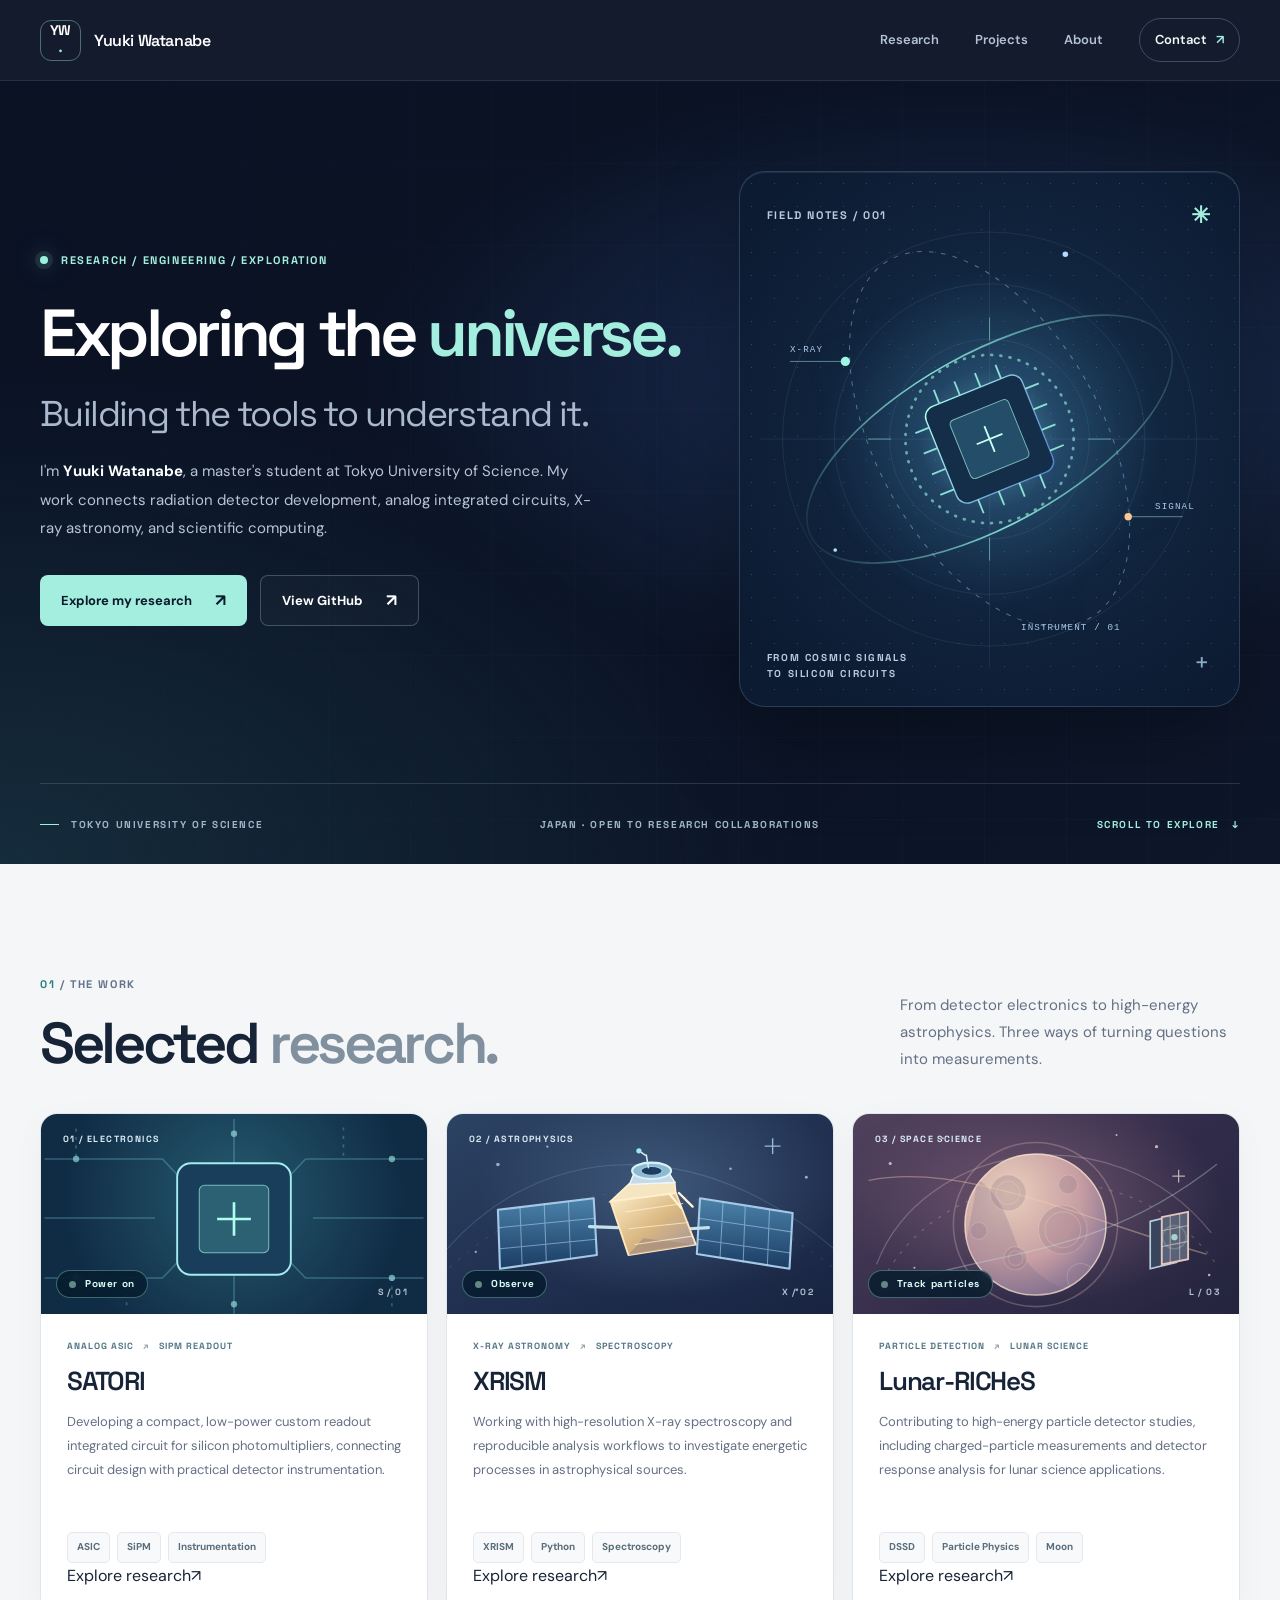
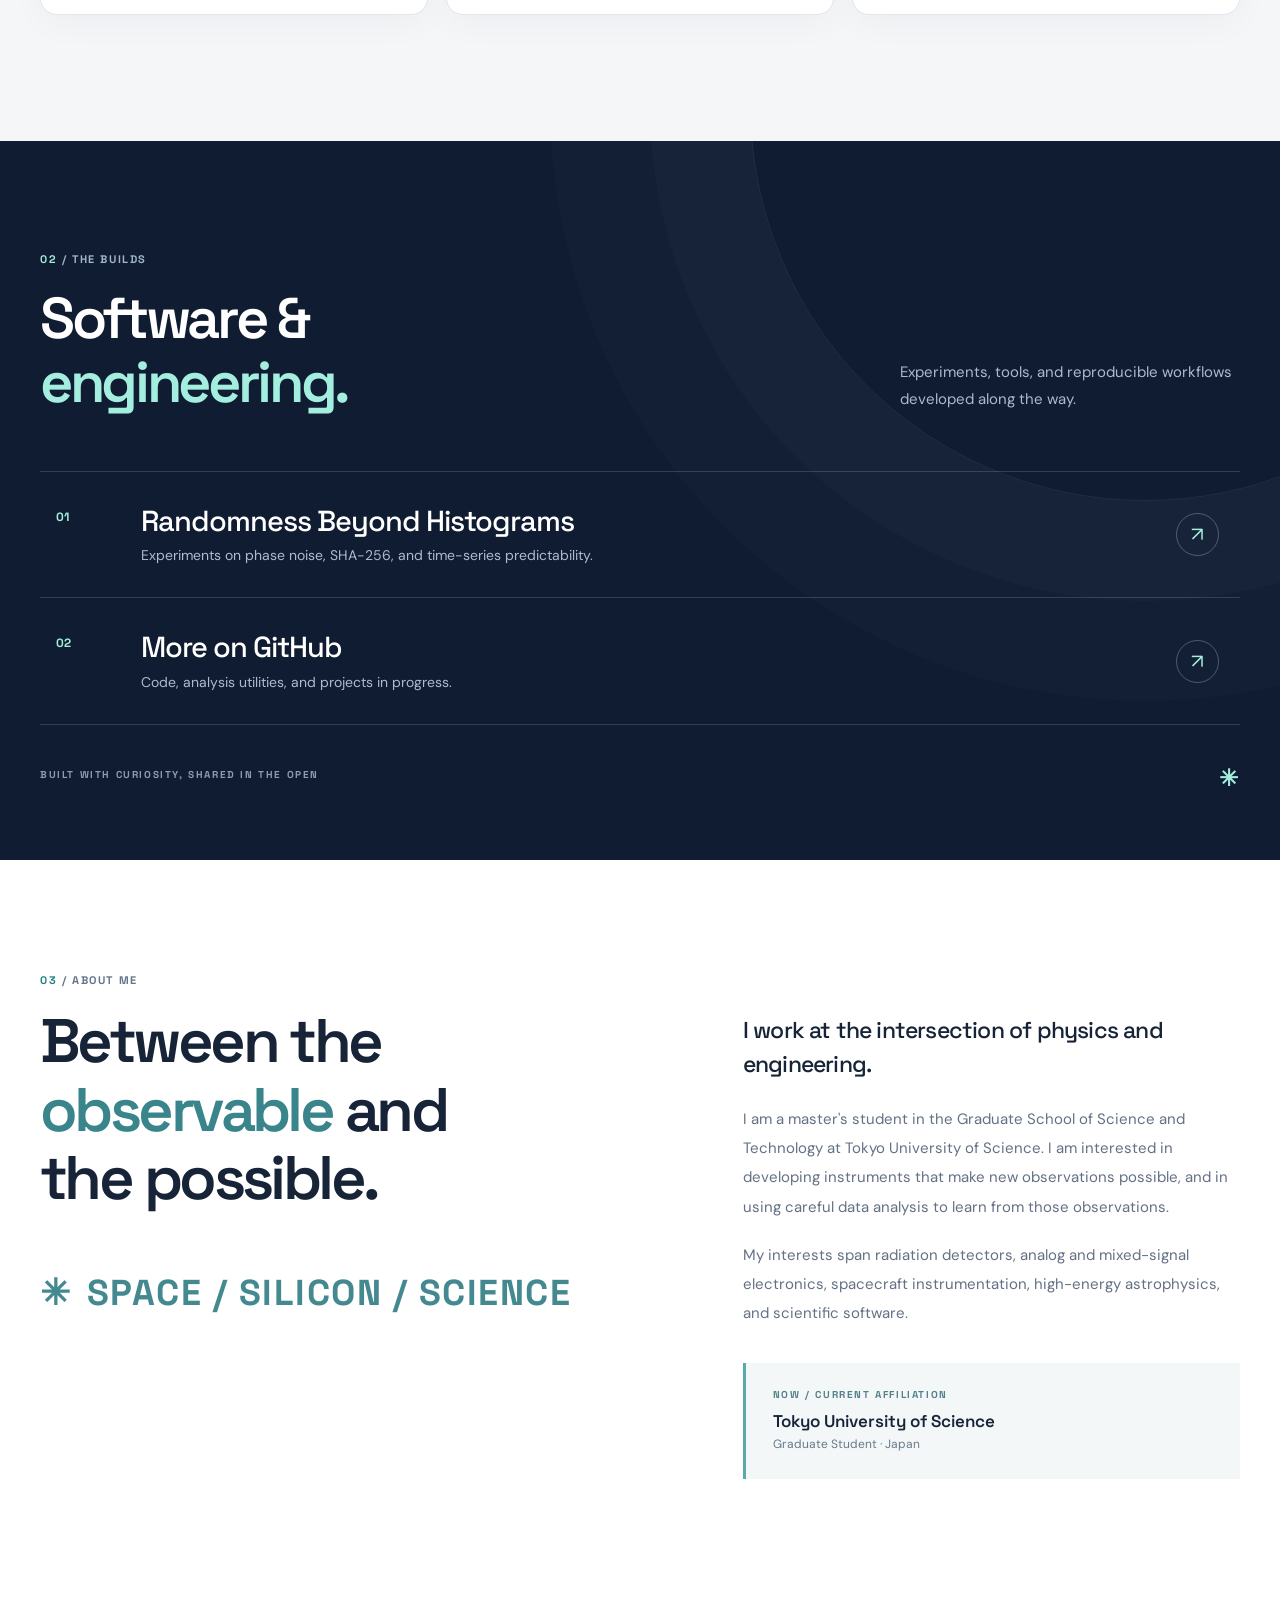
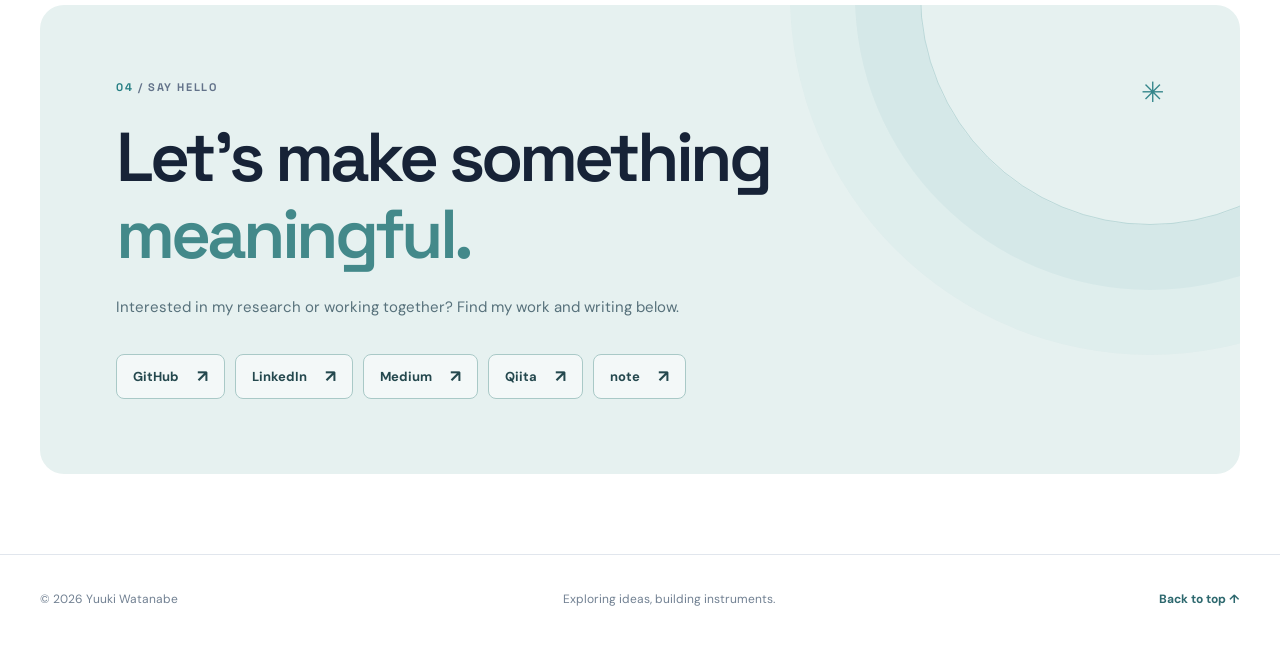
==== commit 41c131a2: "Connect all animated research cards to dedicated detail pages" ====
--- a/index.html
+++ b/index.html
@@ -16,6 +16,7 @@
   <link rel="stylesheet" href="style-20261028.css">
   <link rel="stylesheet" href="xrism.css">
   <link rel="stylesheet" href="lunar.css">
+  <link rel="stylesheet" href="research-links.css">
   <title>Yuuki Watanabe — Research & Engineering</title>
 </head>
 <body>
@@ -103,7 +104,7 @@
               <span class="circuit-led" aria-hidden="true"></span>
               <span class="circuit-toggle-text" aria-hidden="true">Power on</span>
             </button>
-            <div class="card-content"><p class="card-overline">ANALOG ASIC <span>↗</span> SIPM READOUT</p><h3>SATORI</h3><p>Developing a compact, low-power custom readout integrated circuit for silicon photomultipliers, connecting circuit design with practical detector instrumentation.</p><div class="tags"><span>ASIC</span><span>SiPM</span><span>Instrumentation</span></div></div>
+            <div class="card-content"><p class="card-overline">ANALOG ASIC <span>↗</span> SIPM READOUT</p><h3>SATORI</h3><p>Developing a compact, low-power custom readout integrated circuit for silicon photomultipliers, connecting circuit design with practical detector instrumentation.</p><div class="tags"><span>ASIC</span><span>SiPM</span><span>Instrumentation</span></div><a class="research-card-link" href="research/satori.html" aria-label="Explore SATORI research details"><span>Explore research</span><span aria-hidden="true">↗</span></a></div>
           </article>
           <article class="research-card xrism-card">
             <div class="card-art art-xray" aria-hidden="true">
@@ -161,7 +162,7 @@
               <span class="circuit-led" aria-hidden="true"></span>
               <span class="xrism-toggle-text" aria-hidden="true">Observe</span>
             </button>
-            <div class="card-content"><p class="card-overline">X-RAY ASTRONOMY <span>↗</span> SPECTROSCOPY</p><h3>XRISM</h3><p>Working with high-resolution X-ray spectroscopy and reproducible analysis workflows to investigate energetic processes in astrophysical sources.</p><div class="tags"><span>XRISM</span><span>Python</span><span>Spectroscopy</span></div></div>
+            <div class="card-content"><p class="card-overline">X-RAY ASTRONOMY <span>↗</span> SPECTROSCOPY</p><h3>XRISM</h3><p>Working with high-resolution X-ray spectroscopy and reproducible analysis workflows to investigate energetic processes in astrophysical sources.</p><div class="tags"><span>XRISM</span><span>Python</span><span>Spectroscopy</span></div><a class="research-card-link" href="research/xrism.html" aria-label="Explore XRISM research details"><span>Explore research</span><span aria-hidden="true">↗</span></a></div>
           </article>
           <article class="research-card lunar-card">
             <div class="card-art art-lunar" aria-hidden="true">
@@ -222,7 +223,7 @@
               <span class="circuit-led" aria-hidden="true"></span>
               <span class="lunar-toggle-text" aria-hidden="true">Track particles</span>
             </button>
-            <div class="card-content"><p class="card-overline">PARTICLE DETECTION <span>↗</span> LUNAR SCIENCE</p><h3>Lunar-RICHeS</h3><p>Contributing to high-energy particle detector studies, including charged-particle measurements and detector response analysis for lunar science applications.</p><div class="tags"><span>DSSD</span><span>Particle Physics</span><span>Moon</span></div></div>
+            <div class="card-content"><p class="card-overline">PARTICLE DETECTION <span>↗</span> LUNAR SCIENCE</p><h3>Lunar-RICHeS</h3><p>Contributing to high-energy particle detector studies, including charged-particle measurements and detector response analysis for lunar science applications.</p><div class="tags"><span>DSSD</span><span>Particle Physics</span><span>Moon</span></div><a class="research-card-link" href="research/lunar-riches.html" aria-label="Explore Lunar-RICHeS research details"><span>Explore research</span><span aria-hidden="true">↗</span></a></div>
           </article>
         </div>
       </div>
--- a/lunar.css
+++ b/lunar.css
@@ -0,0 +1,120 @@
+/* Lunar-RICHeS: subtle cosmic-ray track and detector response.
+   Scoped to the lunar card to preserve SATORI, XRISM and the page layout. */
+.lunar-card { position: relative; }
+
+.lunar-card .art-lunar {
+  isolation: isolate;
+  background:
+    radial-gradient(ellipse at 46% 41%, rgba(191, 132, 153, .36), transparent 65%),
+    linear-gradient(145deg, #51415d 0%, #302b49 58%, #24243e 100%);
+}
+
+.lunar-card .art-lunar::after {
+  content: "";
+  position: absolute;
+  inset: 0;
+  pointer-events: none;
+  background: radial-gradient(ellipse at 52% 56%, rgba(252, 203, 185, .16), transparent 65%);
+  opacity: .28;
+  transition: opacity .55s ease;
+}
+
+.lunar-card .lunar-illustration { top: 0; pointer-events: none; }
+.lunar-moon {
+  transition: filter .5s ease;
+}
+.lunar-particle-flash {
+  opacity: 0;
+  stroke-width: 3;
+  stroke-linecap: round;
+  stroke-dasharray: 12 168;
+  stroke-dashoffset: 180;
+  transition: opacity .45s ease;
+  filter: drop-shadow(0 0 4px currentColor);
+}
+.lunar-particle-warm { color: #ffe0b5; stroke: #ffe0b5; }
+.lunar-particle-cool { color: #b9f2f0; stroke: #b9f2f0; }
+
+.lunar-hit-ring {
+  transform-box: fill-box;
+  transform-origin: center;
+  opacity: .2;
+  transition: opacity .45s ease;
+}
+.lunar-hit {
+  opacity: .72;
+  transition: opacity .45s ease, filter .45s ease;
+}
+
+.lunar-card.is-tracking .lunar-particle-flash { opacity: 1; }
+.lunar-card.is-tracking .lunar-particle-warm {
+  animation: lunar-particle-flow 3.4s linear infinite;
+}
+.lunar-card.is-tracking .lunar-particle-cool {
+  animation: lunar-particle-flow 4.1s -1.8s linear infinite;
+}
+.lunar-card.is-tracking .lunar-hit-ring {
+  opacity: .9;
+  animation: lunar-detector-pulse 2.8s ease-in-out infinite;
+}
+.lunar-card.is-tracking .lunar-hit {
+  opacity: 1;
+  filter: drop-shadow(0 0 6px #baffec);
+}
+.lunar-card.is-tracking .lunar-moon {
+  filter: drop-shadow(0 0 9px rgba(255, 218, 199, .38));
+}
+.lunar-card.is-tracking .art-lunar::after { opacity: .9; }
+.lunar-card.is-tracking .lunar-toggle .circuit-led {
+  background: #bbffec;
+  box-shadow: 0 0 10px 2px rgba(145, 253, 222, .48);
+}
+
+@media (hover: hover) and (pointer: fine) {
+  .lunar-card:hover .lunar-particle-flash { opacity: 1; }
+  .lunar-card:hover .lunar-particle-warm {
+    animation: lunar-particle-flow 3.4s linear infinite;
+  }
+  .lunar-card:hover .lunar-particle-cool {
+    animation: lunar-particle-flow 4.1s -1.8s linear infinite;
+  }
+  .lunar-card:hover .lunar-hit-ring {
+    opacity: .9;
+    animation: lunar-detector-pulse 2.8s ease-in-out infinite;
+  }
+  .lunar-card:hover .lunar-hit {
+    opacity: 1;
+    filter: drop-shadow(0 0 6px #baffec);
+  }
+  .lunar-card:hover .lunar-moon {
+    filter: drop-shadow(0 0 9px rgba(255, 218, 199, .38));
+  }
+  .lunar-card:hover .art-lunar::after { opacity: .9; }
+}
+
+@keyframes lunar-particle-flow {
+  from { stroke-dashoffset: 180; }
+  to { stroke-dashoffset: 0; }
+}
+
+@keyframes lunar-detector-pulse {
+  0%, 100% { transform: scale(.75); opacity: .3; }
+  50% { transform: scale(1.2); opacity: .95; }
+}
+
+@media (max-width: 560px) {
+  .lunar-card .lunar-toggle {
+    padding: 8px 11px;
+    font-size: 9px;
+  }
+}
+
+@media (prefers-reduced-motion: reduce) {
+  .lunar-card .lunar-particle-flash,
+  .lunar-card .lunar-hit-ring,
+  .lunar-card .lunar-hit,
+  .lunar-card .lunar-moon,
+  .lunar-card .art-lunar::after { animation: none !important; transition: none !important; }
+  .lunar-card.is-tracking .lunar-particle-flash { opacity: 1; stroke-dashoffset: 0; }
+  .lunar-card.is-tracking .lunar-hit-ring { opacity: .9; }
+}
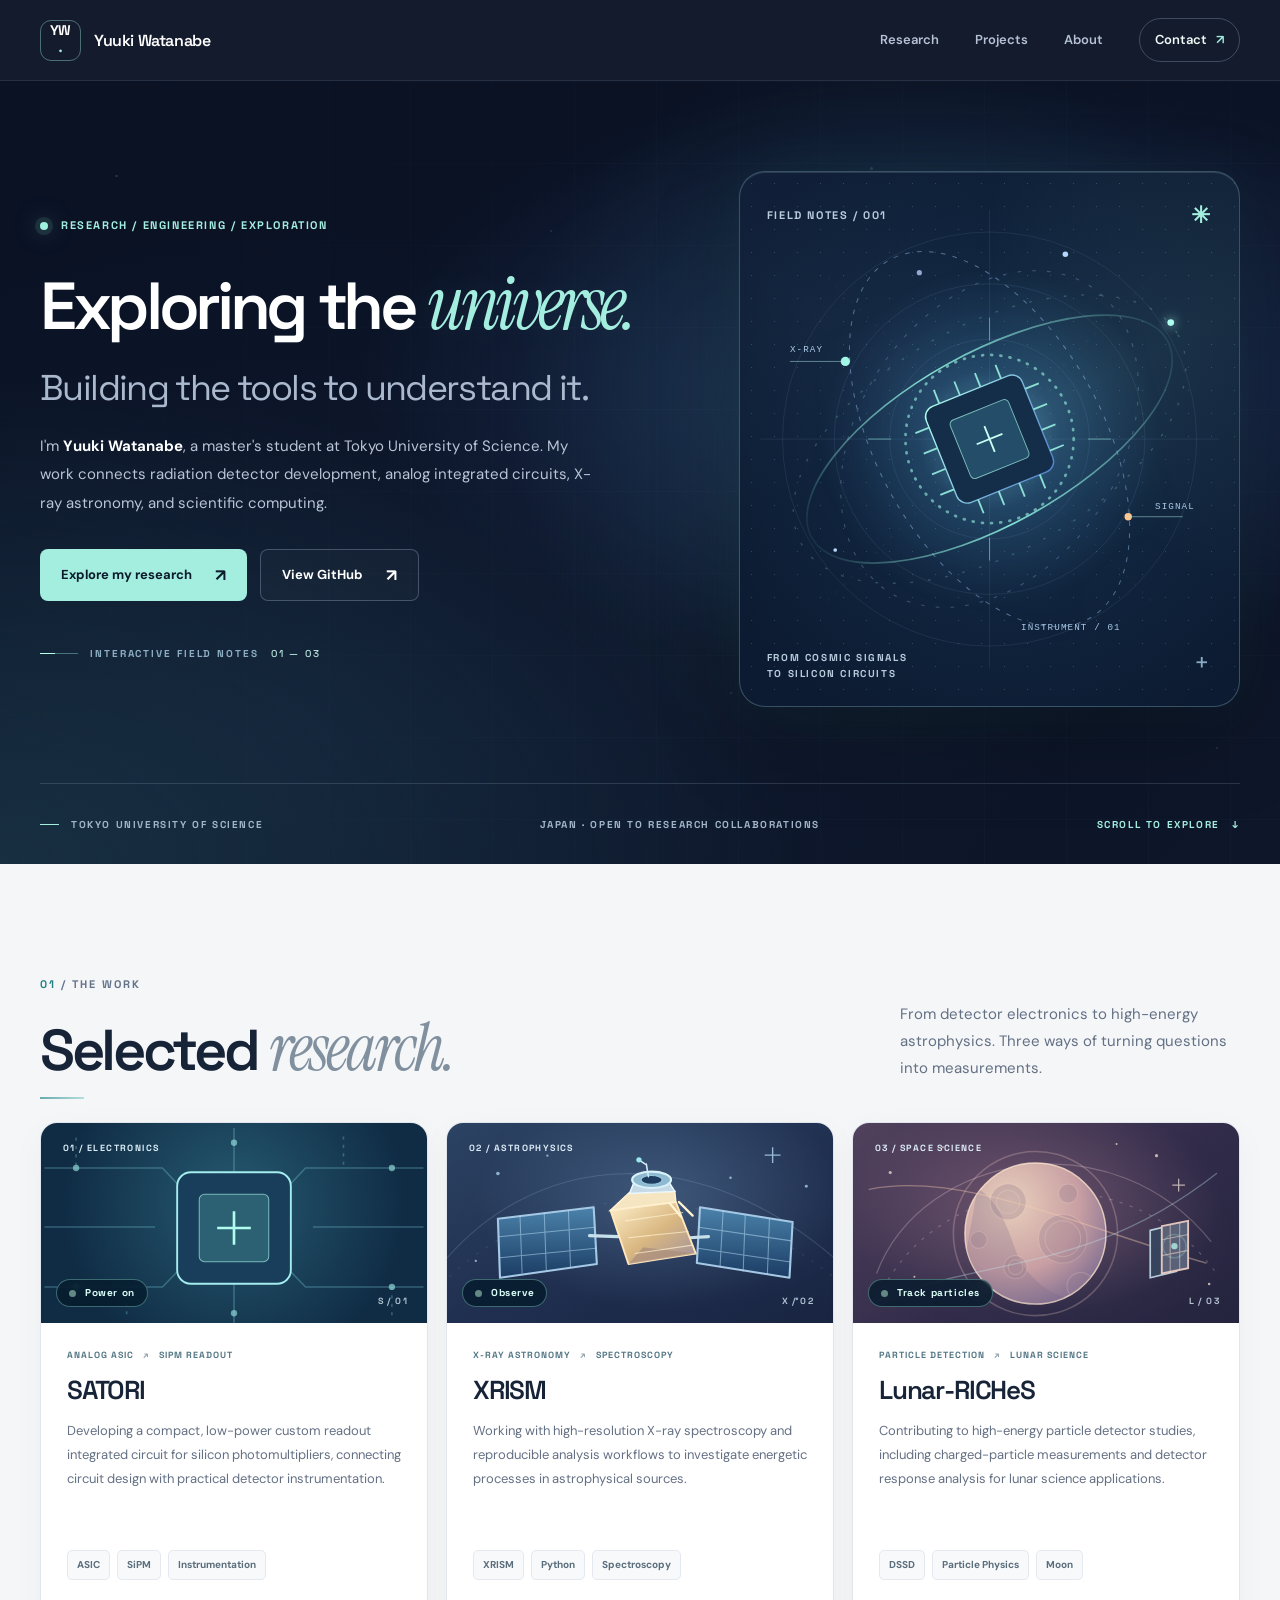
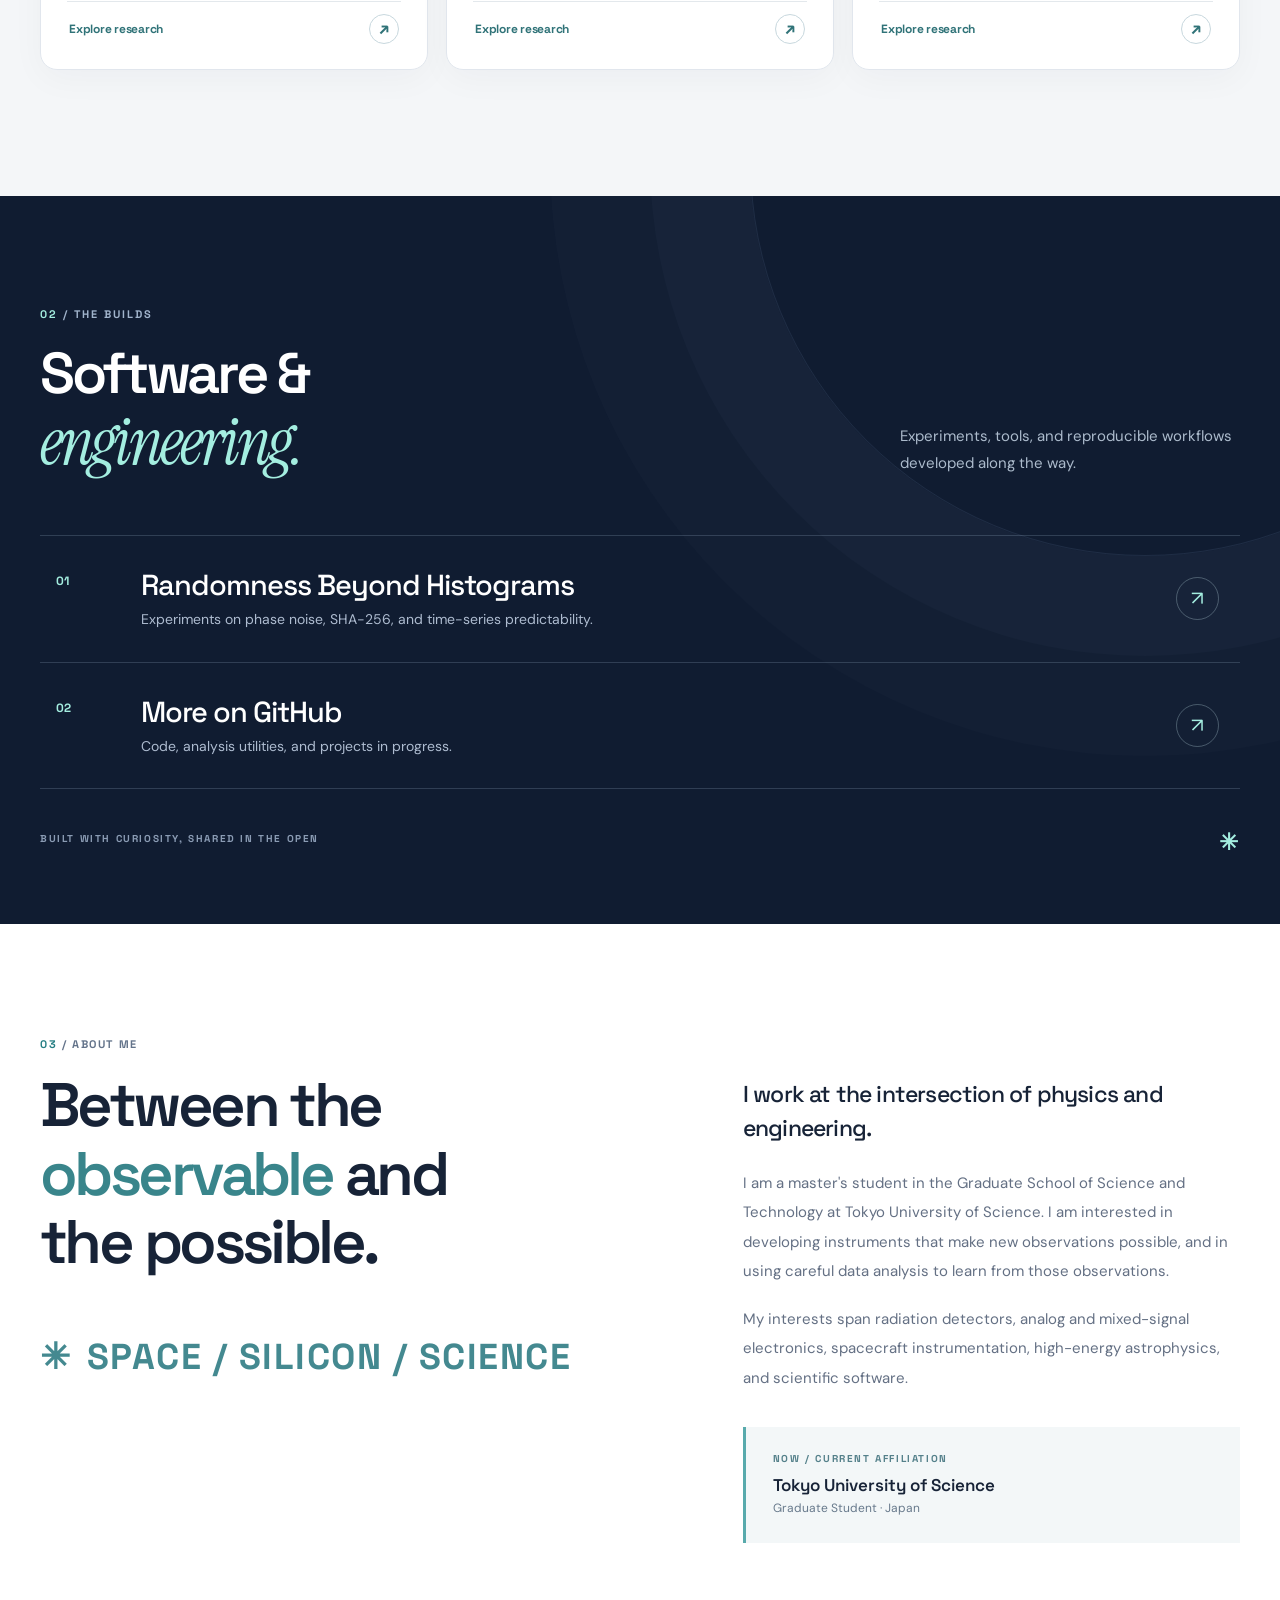
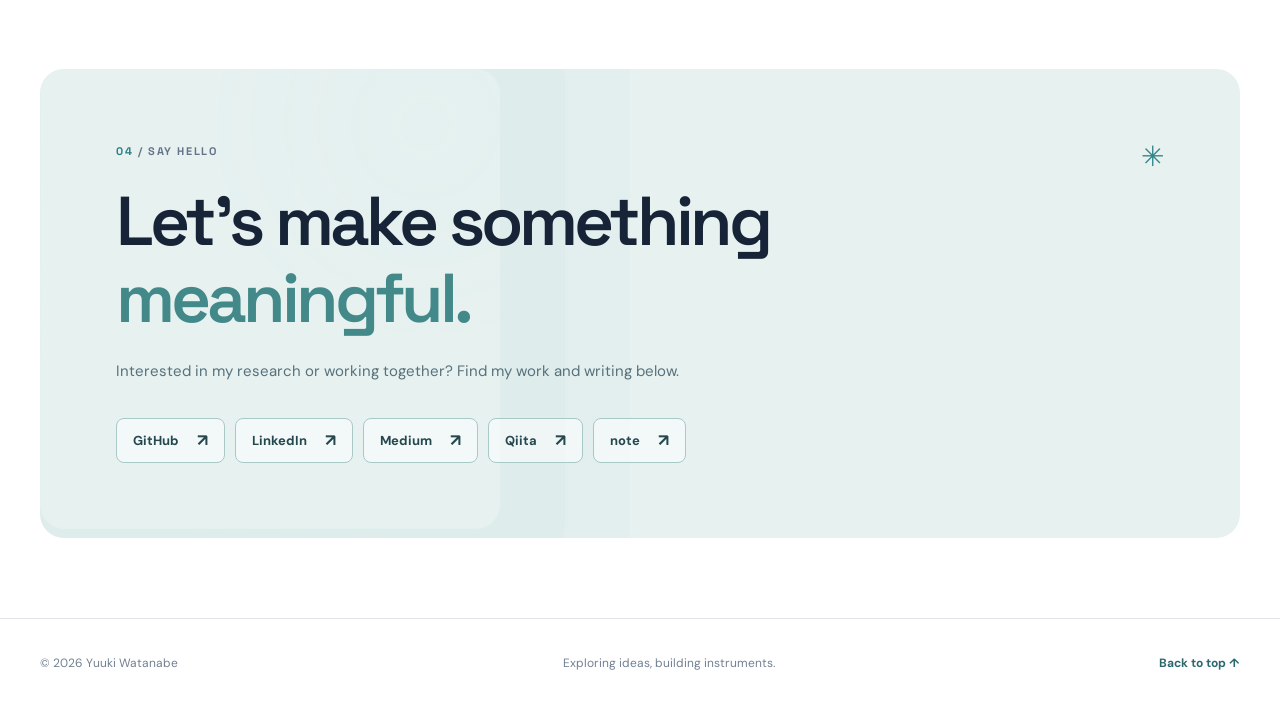
==== commit eb34eea3: "Wire homepage ambience, visual motion and scroll enhancements" ====
--- a/index.html
+++ b/index.html
@@ -12,15 +12,18 @@
   <link rel="canonical" href="https://y-watanabe11.github.io/">
   <link rel="preconnect" href="https://fonts.googleapis.com">
   <link rel="preconnect" href="https://fonts.gstatic.com" crossorigin>
-  <link href="https://fonts.googleapis.com/css2?family=DM+Sans:wght@400;500;600;700&family=Space+Grotesk:wght@400;500;600;700&display=swap" rel="stylesheet">
+  <link href="https://fonts.googleapis.com/css2?family=DM+Sans:wght@400;500;600;700&family=Space+Grotesk:wght@400;500;600;700&family=Instrument+Serif:ital@0;1&display=swap" rel="stylesheet">
   <link rel="stylesheet" href="style-20261028.css">
   <link rel="stylesheet" href="xrism.css">
   <link rel="stylesheet" href="lunar.css">
   <link rel="stylesheet" href="research-links.css">
+  <link rel="stylesheet" href="motion-20261102.css">
+  <script src="motion-20261102.js" defer></script>
   <title>Yuuki Watanabe — Research & Engineering</title>
 </head>
 <body>
   <a class="skip-link" href="#main">Skip to content</a>
+  <div class="motion-progress" aria-hidden="true"></div>
   <header class="site-header">
     <div class="container nav-inner">
       <a class="brand" href="#home" aria-label="Yuuki Watanabe — Home"><span class="brand-mark" aria-hidden="true">YW<span>·</span></span><span class="brand-name">Yuuki Watanabe</span></a>
@@ -36,6 +39,7 @@
   <main id="main">
     <section id="home" class="hero">
       <div class="hero-grid" aria-hidden="true"></div>
+      <div class="motion-stars" aria-hidden="true"><i style="--star-x:9%;--star-y:12%;--star-size:2.5px;--star-delay:-2s"></i><i style="--star-x:22%;--star-y:63%;--star-size:2px;--star-delay:0s"></i><i style="--star-x:43%;--star-y:19%;--star-size:2px;--star-delay:-1.5s"></i><i style="--star-x:57%;--star-y:78%;--star-size:2.5px;--star-delay:-4s"></i><i style="--star-x:68%;--star-y:11%;--star-size:3px;--star-delay:-3s"></i><i style="--star-x:78%;--star-y:63%;--star-size:2px;--star-delay:-2.5s"></i><i style="--star-x:89%;--star-y:27%;--star-size:2.5px;--star-delay:-5s"></i><i style="--star-x:95%;--star-y:85%;--star-size:2px;--star-delay:-4.5s"></i></div>
       <div class="container hero-inner">
         <div class="hero-content">
           <div class="eyebrow"><span class="status-dot" aria-hidden="true"></span> RESEARCH / ENGINEERING / EXPLORATION</div>
@@ -45,6 +49,7 @@
             <a class="button button-primary" href="#research">Explore my research <span aria-hidden="true">↗</span></a>
             <a class="button button-outline" href="https://github.com/Y-Watanabe11" target="_blank" rel="noopener noreferrer">View GitHub <span aria-hidden="true">↗</span></a>
           </div>
+          <div class="motion-hint" aria-hidden="true"><span class="motion-hint-line"></span> INTERACTIVE FIELD NOTES <span class="motion-hint-index">01 — 03</span></div>
         </div>
         <div class="visual-panel" aria-label="Abstract illustration of orbital paths and detector signals" role="img">
           <div class="visual-top"><span>FIELD NOTES / 001</span><span class="visual-sparkle" aria-hidden="true">✳</span></div>
@@ -54,6 +59,14 @@
               <linearGradient id="core-gradient" x1="0" y1="0" x2="1" y2="1"><stop offset="0" stop-color="#b1fff0"/><stop offset="1" stop-color="#5281cb"/></linearGradient>
               <linearGradient id="orbit-gradient"><stop offset="0" stop-color="#8debdc" stop-opacity=".08"/><stop offset=".45" stop-color="#8debdc" stop-opacity=".92"/><stop offset="1" stop-color="#8debdc" stop-opacity=".1"/></linearGradient>
             </defs>
+            <g class="motion-orbit-outer" fill="none">
+              <ellipse cx="270" cy="270" rx="233" ry="123" transform="rotate(-29 270 270)" stroke="#a5f5e2" stroke-opacity=".22" stroke-width="1.5" stroke-dasharray="3 16"/>
+              <circle class="motion-orbit-signal" cx="466" cy="144" r="3.6" fill="#adffef"/>
+            </g>
+            <g class="motion-orbit-inner" fill="none">
+              <ellipse cx="270" cy="270" rx="141" ry="198" transform="rotate(34 270 270)" stroke="#aecbff" stroke-opacity=".27" stroke-width="1.2" stroke-dasharray="4 12"/>
+              <circle cx="194" cy="90" r="2.8" fill="#bfd6ff" opacity=".75"/>
+            </g>
             <g stroke="#b5d2f7" stroke-opacity=".10" fill="none"><circle cx="270" cy="270" r="224"/><circle cx="270" cy="270" r="168"/><circle cx="270" cy="270" r="108"/><path d="M270 22v496M22 270h496"/><path d="M95 95l350 350M445 95L95 445" stroke-dasharray="3 9"/></g>
             <circle cx="270" cy="270" r="184" fill="url(#core-glow)"/>
             <g fill="none" transform="rotate(-29 270 270)"><ellipse cx="270" cy="270" rx="220" ry="93" stroke="url(#orbit-gradient)" stroke-width="1.8"/><ellipse cx="270" cy="270" rx="122" ry="222" stroke="#93bbeb" stroke-opacity=".5" stroke-width="1.1" stroke-dasharray="5 8"/></g>
--- a/research-links.css
+++ b/research-links.css
@@ -0,0 +1,42 @@
+/* Homepage research-to-detail links. Scoped to card content. */
+.research-card .card-content { min-height: 346px; }
+.research-card-link {
+  display: inline-flex;
+  align-items: center;
+  justify-content: space-between;
+  gap: 16px;
+  width: 100%;
+  margin-top: 21px;
+  padding: 12px 2px 0;
+  border-top: 1px solid #e3e8ec;
+  color: #307378;
+  font: 700 12px/1.5 "Space Grotesk", system-ui, sans-serif;
+  letter-spacing: -.02em;
+  transition: color .2s ease;
+}
+.research-card-link span:last-child {
+  display: grid;
+  place-items: center;
+  width: 30px;
+  height: 30px;
+  border: 1px solid #c8d8de;
+  border-radius: 50%;
+  font-size: 17px;
+  transition: transform .2s ease, background .2s ease, border-color .2s ease;
+}
+.research-card-link:hover { color: #14585b; }
+.research-card-link:hover span:last-child {
+  transform: translate(2px, -2px);
+  background: #e7f5f3;
+  border-color: #8bbfba;
+}
+.research-card-link:focus-visible { outline: 3px solid #38978b; outline-offset: 3px; }
+@media (max-width: 780px) {
+  .research-card .card-content { min-height: 310px; }
+}
+@media (max-width: 560px) {
+  .research-card .card-content { min-height: 0; }
+}
+@media (prefers-reduced-motion: reduce) {
+  .research-card-link, .research-card-link span:last-child { transition: none !important; }
+}
--- a/motion-20261102.css
+++ b/motion-20261102.css
@@ -0,0 +1,234 @@
+/* Homepage Motion System / 2026-11
+   Additive layer only: all original SATORI, XRISM and Lunar-RICHeS styles remain intact.
+   Works without JS; all enhanced effects have reduced-motion fallbacks. */
+
+:root {
+  --motion-ease: cubic-bezier(.22, 1, .36, 1);
+  --motion-mint: #a4eee0;
+}
+
+/* A restrained accent for oversized editorial typography. */
+.hero h1 em {
+  font-family: "Instrument Serif", Georgia, serif;
+  font-weight: 400;
+  font-style: italic;
+  font-size: 1.13em;
+  letter-spacing: -.065em;
+  text-shadow: 0 0 38px rgba(164, 238, 224, .12);
+}
+.section-heading h2 { text-wrap: balance; }
+.section-heading h2 span { font-family: "Instrument Serif", Georgia, serif; font-weight: 400; font-style: italic; font-size: 1.14em; letter-spacing: -.045em; }
+.section-heading .section-intro { text-wrap: pretty; }
+
+/* Progress line: intentionally decorative; keyboard navigation is unchanged. */
+.motion-progress {
+  position: fixed;
+  top: 0;
+  left: 0;
+  width: 100%;
+  height: 3px;
+  z-index: 50;
+  background: linear-gradient(90deg, #76c7da, #b2f6e5 55%, #f3c9b7);
+  transform: scaleX(0);
+  transform-origin: left;
+  pointer-events: none;
+  box-shadow: 0 0 15px rgba(166, 245, 223, .33);
+}
+
+/* Smaller, sharper header on scroll, without shifting the page. */
+.site-header {
+  transition: background .36s ease, box-shadow .36s ease, border-color .36s ease;
+}
+.site-header .nav-inner {
+  transition: min-height .36s var(--motion-ease), padding .36s var(--motion-ease);
+}
+.site-header .brand-mark { transition: transform .36s var(--motion-ease), border-color .36s ease; }
+.site-header.is-scrolled {
+  background: rgba(8, 19, 37, .92);
+  border-bottom-color: rgba(165, 231, 226, .21);
+  box-shadow: 0 14px 45px rgba(3, 10, 26, .21);
+}
+.site-header.is-scrolled .nav-inner { min-height: 65px; }
+.site-header.is-scrolled .brand-mark { transform: scale(.91); border-color: rgba(164,238,224,.68); }
+.primary-nav a { position: relative; }
+.primary-nav a:not(.nav-contact)::after {
+  content:""; position:absolute; bottom:-7px; left:0; width:100%;
+  height:1px; transform:scaleX(0); transform-origin:left;
+  background: var(--motion-mint);
+  transition:transform .35s var(--motion-ease);
+}
+.primary-nav a:not(.nav-contact):hover::after,
+.primary-nav a:not(.nav-contact):focus-visible::after { transform:scaleX(1); }
+
+/* Interactive aurora + slow grid drift, never blocking hero links. */
+.hero::before {
+  content: "";
+  position: absolute;
+  z-index: -1;
+  inset: 0;
+  pointer-events: none;
+  background:
+    radial-gradient(circle 520px at var(--hero-pointer-x, 69%) var(--hero-pointer-y, 42%), rgba(86, 198, 195, .12), transparent 72%),
+    radial-gradient(ellipse at 25% 80%, rgba(68, 108, 166, .095), transparent 55%);
+  transition: opacity .45s ease;
+}
+.hero-grid { animation: motion-grid-drift 46s linear infinite; }
+@keyframes motion-grid-drift { to { background-position: 82px 82px; } }
+
+/* Decorative low-opacity glints. No canvas, image download, or animation dependency. */
+.motion-stars {
+  position: absolute; inset: 0; z-index: 0;
+  pointer-events: none; overflow: hidden; opacity: .8;
+}
+.motion-stars i {
+  position: absolute;
+  left: var(--star-x); top: var(--star-y);
+  width: var(--star-size, 3px); height: var(--star-size, 3px);
+  border-radius: 50%; background: #cdf7f4;
+  box-shadow: 0 0 15px rgba(161,239,229,.44);
+  opacity: .17;
+  animation: motion-twinkle 6s ease-in-out var(--star-delay, 0s) infinite alternate;
+}
+@keyframes motion-twinkle { 50% {opacity:.75;transform:scale(1.35)} }
+
+/* A slower orbit and brighter, more tactile illustration. */
+.visual-panel {
+  border-color: rgba(170, 226, 236, .27);
+  box-shadow: 0 32px 85px rgba(0,0,0,.25), 0 0 65px rgba(91,186,183,.08), inset 0 1px rgba(255,255,255,.12);
+  transition: border-color .5s ease, box-shadow .6s ease;
+}
+.visual-panel:hover {
+  border-color: rgba(180, 244, 233, .43);
+  box-shadow: 0 36px 85px rgba(0,0,0,.28), 0 0 85px rgba(91,186,183,.13), inset 0 1px rgba(255,255,255,.16);
+}
+.visual-panel::after {
+  content:""; position:absolute; inset:-40%; z-index:0; pointer-events:none;
+  background:conic-gradient(from 0deg, transparent, rgba(164,238,224,.065), transparent 34%, transparent 70%, rgba(170,190,255,.035), transparent);
+  animation: motion-ambient-rotate 32s linear infinite;
+}
+@keyframes motion-ambient-rotate { to { transform:rotate(360deg); } }
+.visual-panel .orbit-art {
+  z-index: 1;
+  transform: translate3d(var(--parallax-x,0px), var(--parallax-y,0px),0);
+  transition: transform .3s ease-out;
+}
+.motion-orbit-outer, .motion-orbit-inner { transform-box:view-box; transform-origin:270px 270px; }
+.motion-orbit-outer { animation: motion-orbit-outer-spin 38s linear infinite; }
+.motion-orbit-inner { animation: motion-orbit-inner-spin 47s linear infinite; }
+@keyframes motion-orbit-outer-spin { to { transform: rotate(360deg); } }
+@keyframes motion-orbit-inner-spin { to { transform: rotate(-360deg); } }
+.motion-orbit-signal { filter: drop-shadow(0 0 6px #adfff0); animation: motion-orbit-flash 4s ease-in-out infinite alternate; }
+@keyframes motion-orbit-flash { from { opacity:.37; } to { opacity:.95; } }
+
+.motion-hint {
+  display: flex; align-items: center; gap:12px;
+  margin-top: 46px; width:max-content; max-width:100%;
+  color:#8daec3; font:700 10px/1.4 var(--display);
+  letter-spacing:1.9px;
+}
+.motion-hint-line {
+  position:relative; display:block; width:38px; height:1px;
+  background:rgba(146,227,218,.42); overflow:hidden;
+}
+.motion-hint-line::after {
+  content:"";display:block;width:40%;height:1px;background:#baffea;
+  animation:motion-hint-slide 3.2s ease-in-out infinite;
+}
+.motion-hint-index {color:#b8e6db;font-weight:500}
+@keyframes motion-hint-slide { from {transform:translateX(-100%)} to {transform:translateX(300%)} }
+
+/* Only below-the-fold items are progressively hidden by the JS observer. */
+.motion-entrance {
+  transition: opacity .85s var(--motion-ease), transform .85s var(--motion-ease);
+  transition-delay: var(--reveal-delay, 0ms);
+}
+.motion-entrance.motion-pending {
+  opacity: 0;
+  transform: translate3d(0, 25px, 0);
+}
+.motion-entrance.motion-visible {
+  opacity: 1;
+  transform: translate3d(0, 0, 0);
+}
+
+/* Project case studies feel touchable; movement is enabled for precise hover only. */
+.research-card.motion-tilt {
+  position: relative;
+  transform-style: preserve-3d;
+  will-change: auto;
+  transition: transform .36s var(--motion-ease), box-shadow .36s ease, border-color .36s ease;
+}
+.research-card.motion-tilt::after {
+  content:""; position:absolute; inset:0; z-index:3;
+  border-radius:inherit; pointer-events:none;
+  background: radial-gradient(circle 270px at var(--card-glow-x, 50%) var(--card-glow-y, 20%), rgba(202,241,239,.15), transparent 78%);
+  opacity:0; transition:opacity .4s ease;
+}
+.research-card.motion-tilt:focus-within {
+  border-color:#a7c8cc;
+  box-shadow:0 18px 48px rgba(16,30,54,.12);
+}
+.research-card .research-card-link span:last-child { transition: transform .35s var(--motion-ease), background .3s, border-color .3s; }
+.research-card .research-card-link:hover span:last-child { transform:translate(3px,-3px) rotate(8deg); }
+@media (hover:hover) and (pointer:fine) {
+  .research-card.motion-tilt:hover {
+    transform: perspective(1000px) translateY(-8px) rotateX(var(--tilt-x,0deg)) rotateY(var(--tilt-y,0deg));
+    border-color:#bdd2d7;
+    box-shadow:0 28px 53px rgba(16,30,54,.12), 0 8px 32px rgba(102,162,167,.08);
+  }
+  .research-card.motion-tilt:hover::after { opacity:1; }
+}
+
+/* Harmonized section micro-details, never altering layout dimensions. */
+.research-section .section-heading,
+.projects-section .section-heading { position:relative; }
+.section-heading .section-kicker {letter-spacing:2px}
+.research-section .section-heading::after {
+  content:""; position:absolute; left:0; bottom:-15px;
+  width:44px; height:2px;
+  background:linear-gradient(90deg,#69aab0,#b4ddda);
+}
+.project-row {position:relative}
+.project-row::before {
+  content:"";position:absolute;left:0;bottom:0;
+  width:100%;height:1px;background:linear-gradient(90deg,#9feada,transparent 85%);
+  transform:scaleX(0);transform-origin:left;
+  transition:transform .65s var(--motion-ease);
+}
+.project-row:hover::before,.project-row:focus-within::before {transform:scaleX(1)}
+.contact-panel { position:relative; isolation:isolate; }
+.contact-panel::after {
+  content:"";position:absolute;inset:0;pointer-events:none;border-radius:inherit;
+  border:1px solid rgba(164,238,224,.1);
+  background:radial-gradient(circle at 84% 12%,rgba(164,238,224,.06),transparent 45%);
+  opacity:.45; transition:opacity .5s ease;
+}
+.contact-panel:hover::after {opacity:1}
+
+/* Narrow screens get the richness of the illustration without forced tilt. */
+@media(max-width:780px) {
+  .site-header.is-scrolled .nav-inner { min-height:73px }
+  .motion-hint { margin-top:32px; }
+}
+@media(max-width:560px) {
+  .site-header.is-scrolled .nav-inner { min-height:74px }
+  .hero h1 em {font-size:1.06em}
+  .motion-stars {opacity:.48}
+  .motion-hint { margin-top:29px; gap:9px; letter-spacing:1.2px; font-size:9px }
+  .motion-hint-line { width:26px }
+  .research-card.motion-tilt { transform-style:flat; }
+  .visual-panel::after {animation-duration:48s}
+}
+
+/* Preserve legibility and interaction in low-motion/low-power contexts. */
+@media (prefers-reduced-motion:reduce) {
+  .hero-grid,.motion-stars i,.visual-panel::after,.motion-orbit-outer,.motion-orbit-inner,.motion-orbit-signal,.motion-hint-line::after {animation:none!important}
+  .visual-panel .orbit-art {transform:none!important;transition:none!important}
+  .motion-entrance,.motion-entrance.motion-pending,.motion-entrance.motion-visible {
+    opacity:1!important;transform:none!important;transition:none!important;
+  }
+  .research-card.motion-tilt,.research-card.motion-tilt:hover {transform:none!important;transition:none!important}
+  .research-card.motion-tilt::after {display:none}
+  .site-header,.site-header .nav-inner,.site-header .brand-mark {transition:none!important}
+  .project-row::before,.contact-panel::after,.research-card .research-card-link span:last-child {transition:none!important}
+}
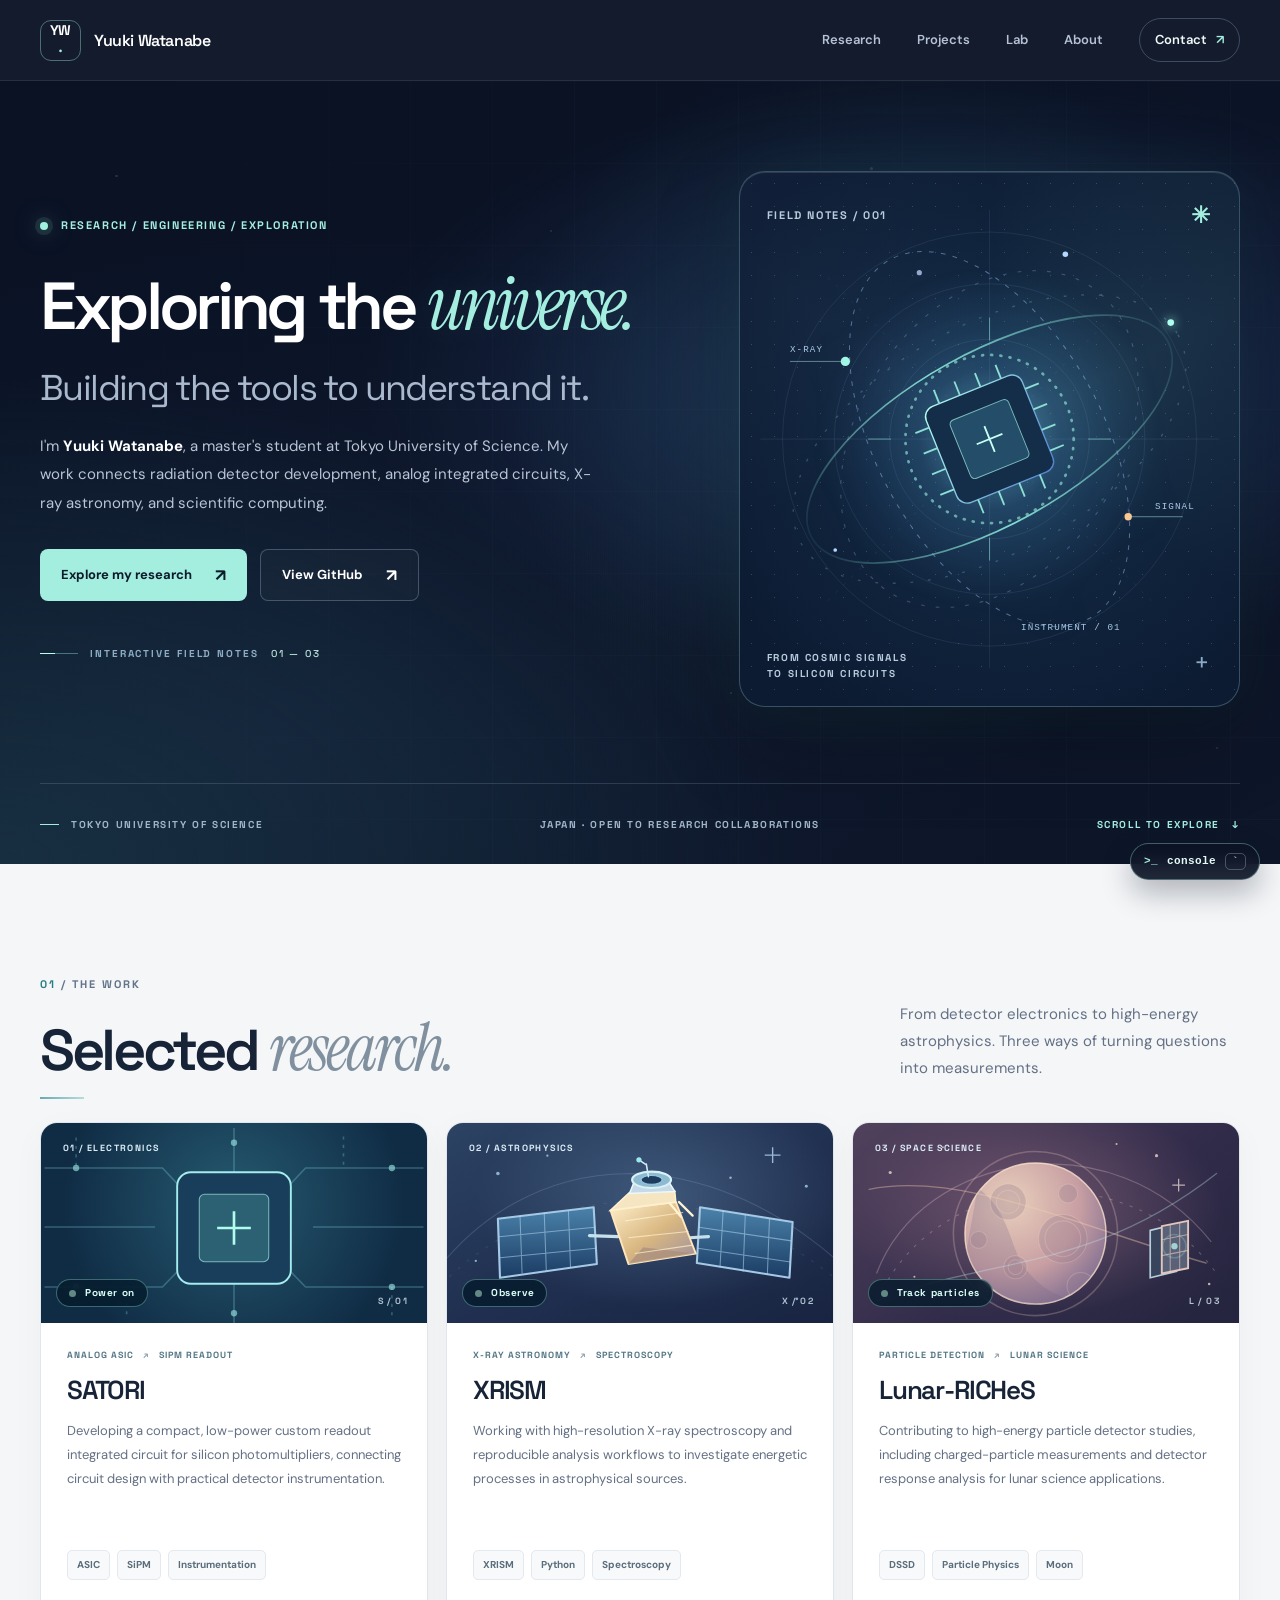
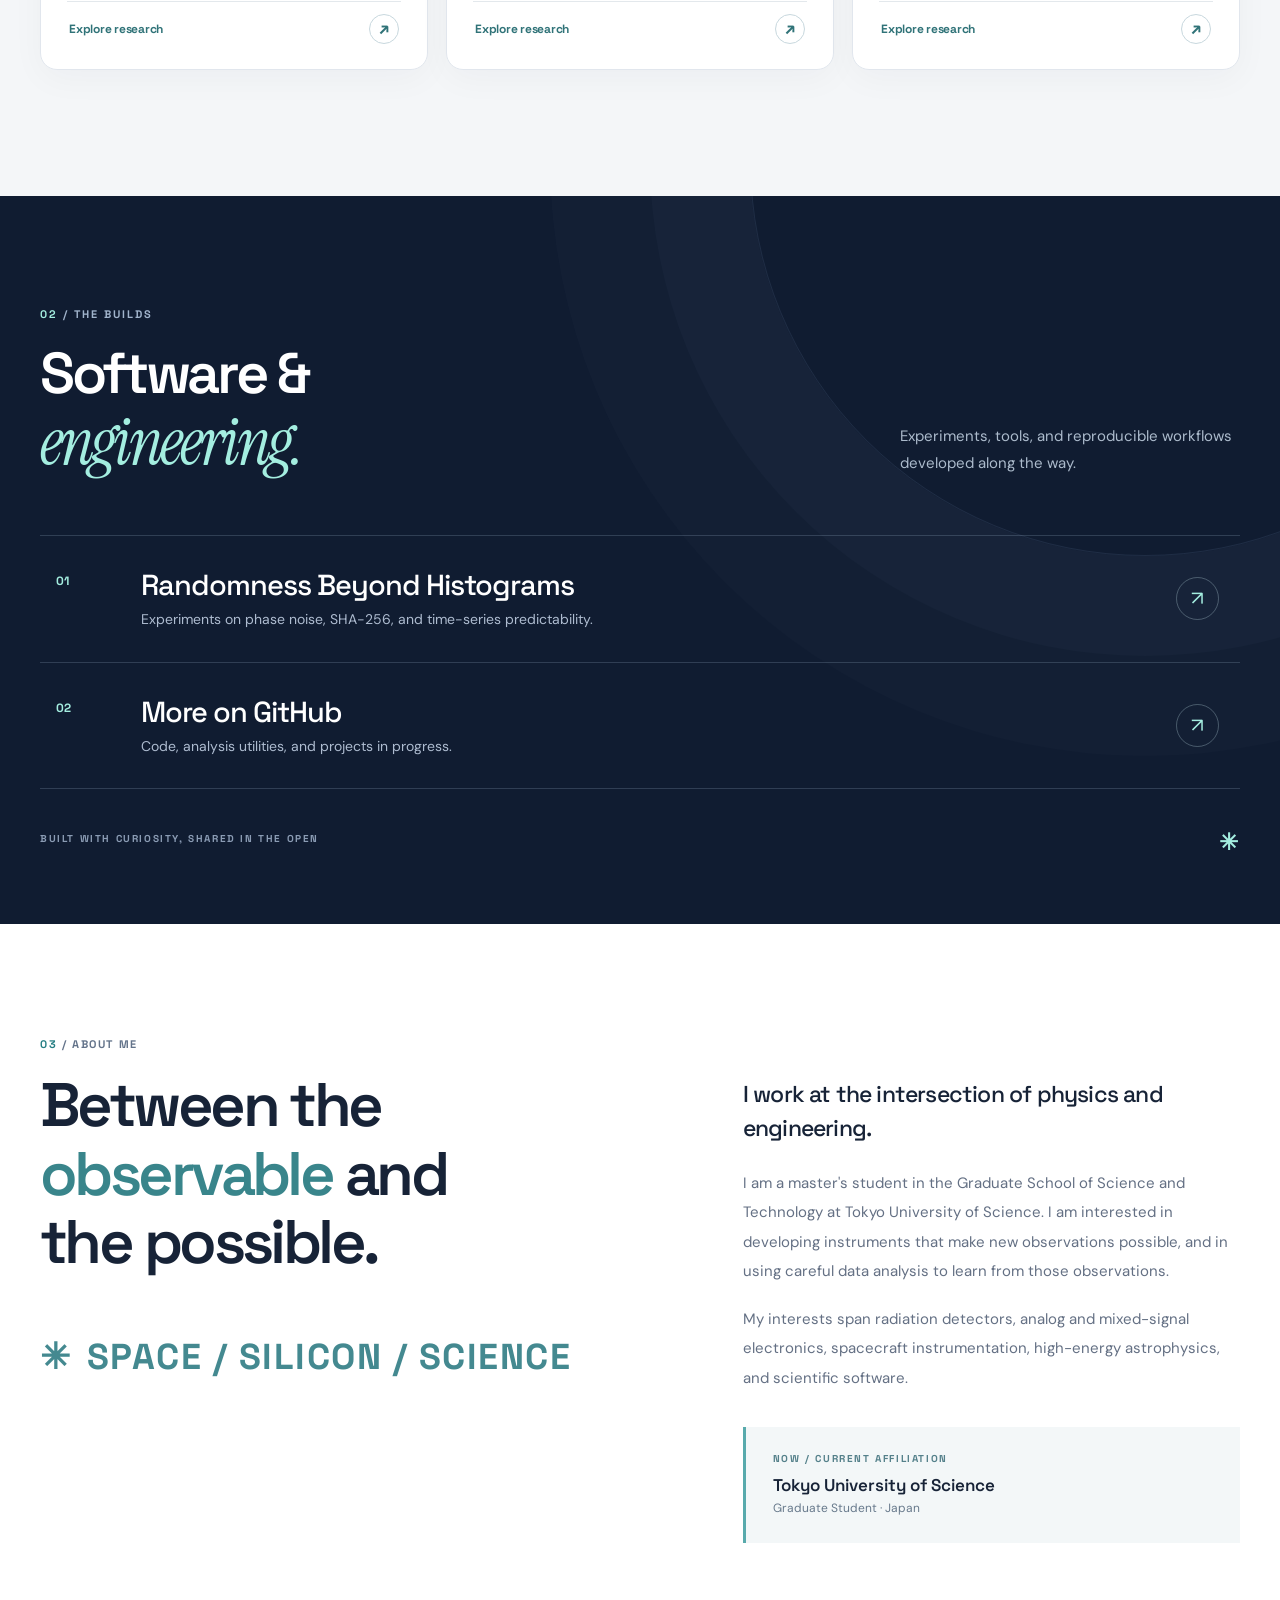
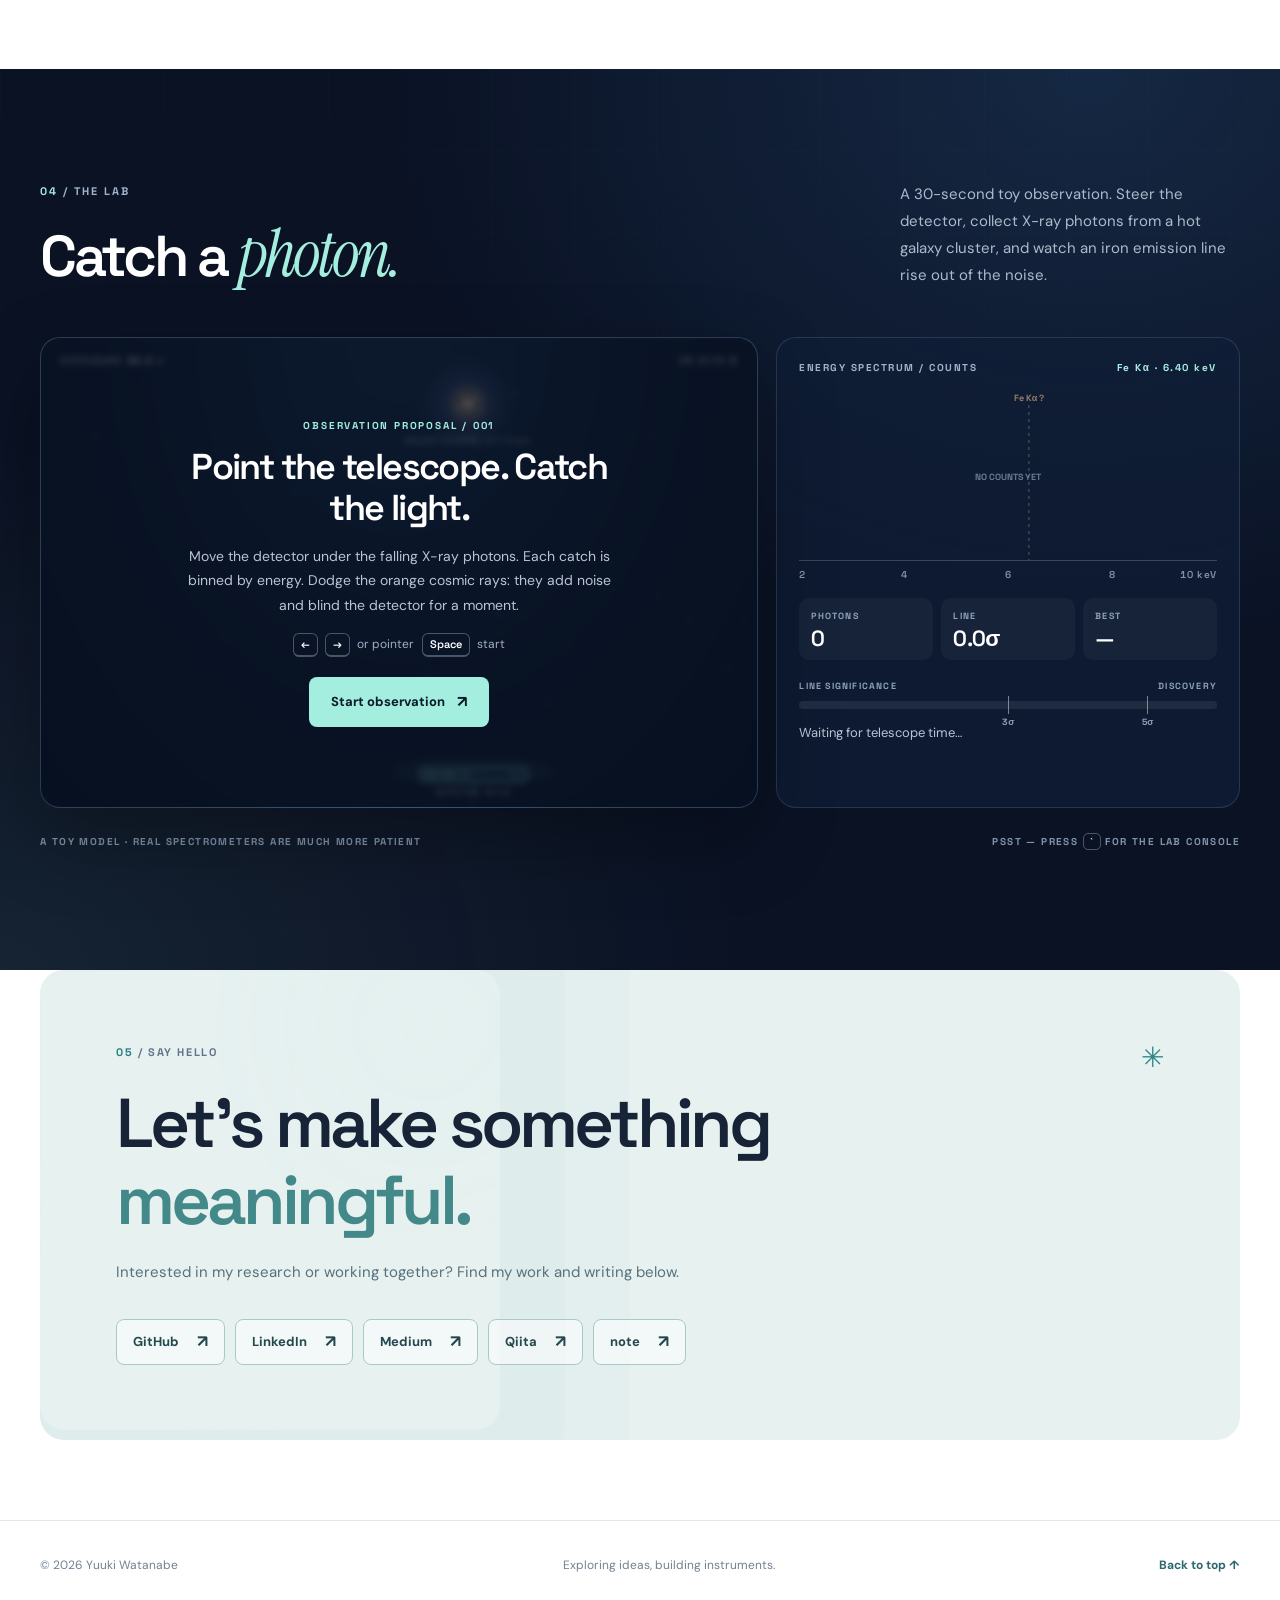
==== commit a508c26b: "Add playable photon-catching lab and hidden lab console to homepage Add a "04 / The Lab" section: a " ====
--- a/index.html
+++ b/index.html
@@ -18,7 +18,10 @@
   <link rel="stylesheet" href="lunar.css">
   <link rel="stylesheet" href="research-links.css">
   <link rel="stylesheet" href="motion-20261102.css">
+  <link rel="stylesheet" href="lab-20261116.css">
   <script src="motion-20261102.js" defer></script>
+  <script src="lab-20261116.js" defer></script>
+  <script src="console-20261116.js" defer></script>
   <title>Yuuki Watanabe — Research & Engineering</title>
 </head>
 <body>
@@ -30,6 +33,7 @@
       <nav class="primary-nav" aria-label="Primary navigation">
         <a href="#research">Research</a>
         <a href="#projects">Projects</a>
+        <a href="#lab">Lab</a>
         <a href="#about">About</a>
         <a class="nav-contact" href="#contact">Contact <span aria-hidden="true">↗</span></a>
       </nav>
@@ -254,7 +258,46 @@
 
     <section id="about" class="section about-section"><div class="container about-grid"><div class="about-lead"><p class="section-kicker"><span>03</span> / ABOUT ME</p><h2>Between the<br><em>observable</em> and<br>the possible.</h2><div class="about-decoration" aria-hidden="true"><span>✳</span><span>SPACE / SILICON / SCIENCE</span></div></div><div class="about-copy"><p class="about-opening">I work at the intersection of physics and engineering.</p><p>I am a master's student in the Graduate School of Science and Technology at Tokyo University of Science. I am interested in developing instruments that make new observations possible, and in using careful data analysis to learn from those observations.</p><p>My interests span radiation detectors, analog and mixed-signal electronics, spacecraft instrumentation, high-energy astrophysics, and scientific software.</p><div class="affiliation-card"><span>NOW / CURRENT AFFILIATION</span><strong>Tokyo University of Science</strong><small>Graduate Student · Japan</small></div></div></div></section>
 
-    <section id="contact" class="contact-section"><div class="container"><div class="contact-panel"><div class="contact-top"><p class="section-kicker"><span>04</span> / SAY HELLO</p><span class="contact-star" aria-hidden="true">✳</span></div><h2>Let's make something<br><em>meaningful.</em></h2><p>Interested in my research or working together? Find my work and writing below.</p><div class="social-links"><a href="https://github.com/Y-Watanabe11" target="_blank" rel="noopener noreferrer">GitHub <span aria-hidden="true">↗</span></a><a href="https://www.linkedin.com/in/yuuki-watanabe-51b71733a/" target="_blank" rel="noopener noreferrer">LinkedIn <span aria-hidden="true">↗</span></a><a href="https://medium.com/@watanabe42463" target="_blank" rel="noopener noreferrer">Medium <span aria-hidden="true">↗</span></a><a href="https://qiita.com/Y-Watanabe11" target="_blank" rel="noopener noreferrer">Qiita <span aria-hidden="true">↗</span></a><a href="https://note.com/y_watanabe_11" target="_blank" rel="noopener noreferrer">note <span aria-hidden="true">↗</span></a></div></div></div></section>
+    <section id="lab" class="lab-section" aria-labelledby="lab-title">
+      <div class="container">
+        <div class="section-heading section-heading-dark"><div><p class="section-kicker"><span>04</span> / THE LAB</p><h2 id="lab-title">Catch a <span>photon.</span></h2></div><p class="section-intro">A 30-second toy observation. Steer the detector, collect X-ray photons from a hot galaxy cluster, and watch an iron emission line rise out of the noise.</p></div>
+        <div class="lab-board">
+          <div class="lab-stage">
+            <canvas class="lab-canvas" id="lab-canvas" tabindex="0" aria-label="Observation field. Move the detector with the pointer, or with the left and right arrow keys." aria-describedby="lab-howto"></canvas>
+            <div class="lab-hud" aria-hidden="true"><span>EXPOSURE <strong data-lab="time">30.0</strong> s</span><span class="lab-hud-dead">DEAD TIME · COSMIC RAY HIT</span><span>CR HITS <strong data-lab="cr">0</strong></span></div>
+            <div class="lab-overlay">
+              <p class="lab-overlay-kicker">OBSERVATION PROPOSAL / 001</p>
+              <p class="lab-overlay-tier" hidden></p>
+              <p class="lab-overlay-title">Point the telescope. Catch the light.</p>
+              <p class="lab-overlay-text" id="lab-howto">Move the detector under the falling X-ray photons. Each catch is binned by energy. Dodge the orange cosmic rays: they add noise and blind the detector for a moment.</p>
+              <div class="lab-keys" aria-hidden="true"><span><kbd>←</kbd><kbd>→</kbd> or pointer</span><span><kbd>Space</kbd> start</span></div>
+              <noscript><p class="lab-nojs">The interactive observation needs JavaScript.</p></noscript>
+              <button class="lab-start" type="button">Start observation <span aria-hidden="true">↗</span></button>
+            </div>
+          </div>
+          <aside class="lab-readout" aria-label="Detector readout">
+            <div class="lab-panel-head"><span>ENERGY SPECTRUM / COUNTS</span><span>Fe Kα · 6.40 keV</span></div>
+            <div class="lab-spectrum-block">
+              <div class="lab-spectrum-wrap"><canvas class="lab-spectrum" id="lab-spectrum" aria-hidden="true"></canvas></div>
+              <div class="lab-axis" aria-hidden="true"><span>2</span><span>4</span><span>6</span><span>8</span><span>10 keV</span></div>
+            </div>
+            <dl class="lab-stats">
+              <div><dt>PHOTONS</dt><dd data-lab="photons">0</dd></div>
+              <div><dt>LINE</dt><dd data-lab="sigma">0.0σ</dd></div>
+              <div><dt>BEST</dt><dd data-lab="best">—</dd></div>
+            </dl>
+            <div class="lab-signal">
+              <div class="lab-meter-caption"><span>LINE SIGNIFICANCE</span><span>DISCOVERY</span></div>
+              <div class="lab-meter" aria-hidden="true"><span class="lab-meter-fill"></span><i style="left:50%" data-label="3σ"></i><i style="left:83.33%" data-label="5σ"></i></div>
+              <p class="lab-log" aria-live="polite">Waiting for telescope time…</p>
+            </div>
+          </aside>
+        </div>
+        <p class="lab-footnote"><span>A TOY MODEL · REAL SPECTROMETERS ARE MUCH MORE PATIENT</span><span>PSST — PRESS <kbd>`</kbd> FOR THE LAB CONSOLE</span></p>
+      </div>
+    </section>
+
+    <section id="contact" class="contact-section"><div class="container"><div class="contact-panel"><div class="contact-top"><p class="section-kicker"><span>05</span> / SAY HELLO</p><span class="contact-star" aria-hidden="true">✳</span></div><h2>Let's make something<br><em>meaningful.</em></h2><p>Interested in my research or working together? Find my work and writing below.</p><div class="social-links"><a href="https://github.com/Y-Watanabe11" target="_blank" rel="noopener noreferrer">GitHub <span aria-hidden="true">↗</span></a><a href="https://www.linkedin.com/in/yuuki-watanabe-51b71733a/" target="_blank" rel="noopener noreferrer">LinkedIn <span aria-hidden="true">↗</span></a><a href="https://medium.com/@watanabe42463" target="_blank" rel="noopener noreferrer">Medium <span aria-hidden="true">↗</span></a><a href="https://qiita.com/Y-Watanabe11" target="_blank" rel="noopener noreferrer">Qiita <span aria-hidden="true">↗</span></a><a href="https://note.com/y_watanabe_11" target="_blank" rel="noopener noreferrer">note <span aria-hidden="true">↗</span></a></div></div></div></section>
   </main>
   <footer class="footer"><div class="container footer-inner"><span>© <span id="year">2026</span> Yuuki Watanabe</span><span>Exploring ideas, building instruments.</span><a href="#home">Back to top ↑</a></div></footer>
   <script>
--- a/lab-20261116.css
+++ b/lab-20261116.css
@@ -0,0 +1,269 @@
+/* The Lab · a toy X-ray observation you can play.
+   Section is readable without JS; the game itself is a progressive enhancement. */
+
+.lab-section {
+  position: relative;
+  overflow: hidden;
+  padding-block: 112px 120px;
+  scroll-margin-top: 80px;
+  color: white;
+  background:
+    radial-gradient(ellipse at 85% 0%, rgba(74, 141, 209, .18) 0%, transparent 46%),
+    radial-gradient(ellipse at 0% 100%, rgba(164, 238, 224, .08) 0%, transparent 42%),
+    var(--night);
+}
+.lab-section::before {
+  content: "";
+  position: absolute;
+  inset: 0;
+  opacity: .35;
+  background-image: linear-gradient(rgba(147,187,229,.05) 1px, transparent 1px), linear-gradient(90deg, rgba(147,187,229,.05) 1px, transparent 1px);
+  background-size: 82px 82px;
+  mask-image: linear-gradient(180deg, black 0%, transparent 75%);
+  pointer-events: none;
+}
+.lab-section .container { position: relative; }
+
+.lab-board {
+  display: grid;
+  grid-template-columns: minmax(0, 1.55fr) minmax(280px, 1fr);
+  gap: 18px;
+  margin-top: 46px;
+}
+
+/* ---------- Observation field ---------- */
+.lab-stage {
+  position: relative;
+  overflow: hidden;
+  min-height: 300px;
+  aspect-ratio: 16 / 10.5;
+  border: 1px solid rgba(163, 212, 243, .2);
+  border-radius: 20px;
+  background: radial-gradient(ellipse at 50% 0%, #1b3556 0%, #0e1d34 55%, #0a1426 100%);
+  box-shadow: 0 30px 80px rgba(0, 0, 0, .3), inset 0 1px rgba(255, 255, 255, .07);
+}
+.lab-stage.is-dead { box-shadow: 0 30px 80px rgba(0,0,0,.3), inset 0 0 0 2px rgba(255, 138, 112, .55); }
+.lab-canvas {
+  position: absolute;
+  inset: 0;
+  display: block;
+  width: 100%;
+  height: 100%;
+  cursor: crosshair;
+  touch-action: pan-y;
+}
+.lab-stage.is-running .lab-canvas { touch-action: none; cursor: ew-resize; }
+.lab-canvas:focus-visible { outline: 3px solid #77d4c5; outline-offset: -3px; border-radius: 20px; }
+
+.lab-hud {
+  position: absolute;
+  left: 20px;
+  right: 20px;
+  top: 16px;
+  z-index: 2;
+  display: flex;
+  justify-content: space-between;
+  gap: 12px;
+  color: #b7ccdc;
+  font: 700 10px/1.4 var(--display);
+  letter-spacing: 1.4px;
+  pointer-events: none;
+}
+.lab-hud strong { color: white; font-weight: 700; font-variant-numeric: tabular-nums; }
+.lab-hud-dead { color: #ff9c86; opacity: 0; transition: opacity .15s; }
+.lab-stage.is-dead .lab-hud-dead { opacity: 1; }
+
+.lab-overlay {
+  position: absolute;
+  inset: 0;
+  z-index: 3;
+  display: grid;
+  place-content: center;
+  justify-items: center;
+  gap: 14px;
+  padding: 28px;
+  text-align: center;
+  background: rgba(8, 16, 31, .72);
+  backdrop-filter: blur(3px);
+  transition: opacity .3s, visibility .3s;
+}
+.lab-overlay[hidden] { display: grid; opacity: 0; visibility: hidden; pointer-events: none; }
+.lab-overlay-kicker { margin: 0; color: var(--mint); font: 700 10px/1.5 var(--display); letter-spacing: 1.8px; }
+.lab-overlay-title { margin: 0; max-width: 460px; font: 600 clamp(26px, 3vw, 36px)/1.15 var(--display); letter-spacing: -.045em; }
+.lab-overlay-text { margin: 0; max-width: 430px; color: #b9c5d6; font-size: 14px; line-height: 1.75; }
+.lab-keys { display: flex; flex-wrap: wrap; justify-content: center; gap: 8px; margin: 2px 0 6px; color: #9fb1c6; font-size: 12px; }
+.lab-keys span { display: inline-flex; align-items: center; gap: 7px; }
+.lab-keys kbd {
+  min-width: 24px;
+  padding: 2px 7px;
+  border: 1px solid rgba(191, 213, 236, .35);
+  border-bottom-width: 2px;
+  border-radius: 6px;
+  color: white;
+  font: 600 11px/1.5 var(--display);
+}
+.lab-start {
+  display: inline-flex;
+  align-items: center;
+  gap: 12px;
+  min-height: 50px;
+  padding: 13px 22px;
+  border: 0;
+  border-radius: 8px;
+  color: #0c1b2b;
+  background: var(--mint);
+  font: 700 13px var(--body);
+  cursor: pointer;
+  transition: transform .2s, background .2s;
+}
+.lab-start:hover { transform: translateY(-3px); background: #c7fff2; }
+.lab-start:focus-visible { outline: 3px solid #77d4c5; outline-offset: 4px; }
+.lab-start span { font-size: 16px; line-height: 1; }
+.lab-overlay-tier { margin: 0; color: var(--tier-color, var(--mint)); font: 700 clamp(44px, 6vw, 64px)/1 var(--display); letter-spacing: -.05em; }
+
+/* ---------- Readout ---------- */
+.lab-readout {
+  display: flex;
+  flex-direction: column;
+  gap: 16px;
+  padding: 22px;
+  border: 1px solid rgba(163, 212, 243, .16);
+  border-radius: 20px;
+  background: rgba(16, 30, 54, .72);
+}
+.lab-panel-head { display: flex; justify-content: space-between; gap: 10px; color: #a1b4cc; font: 700 10px/1.5 var(--display); letter-spacing: 1.5px; }
+.lab-panel-head span:last-child { color: var(--mint); }
+.lab-spectrum-wrap { position: relative; height: 170px; border-bottom: 1px solid rgba(190, 217, 239, .22); }
+.lab-spectrum { display: block; width: 100%; height: 100%; }
+.lab-axis span { position: absolute; top: 0; transform: translateX(-50%); }
+.lab-axis span:nth-child(1) { left: 0; transform: none; }
+.lab-axis span:nth-child(2) { left: 25%; }
+.lab-axis span:nth-child(3) { left: 50%; }
+.lab-axis span:nth-child(4) { left: 75%; }
+.lab-axis span:nth-child(5) { left: auto; right: 0; transform: none; }
+.lab-axis { position: relative; height: 14px; margin-top: 7px; color: #7f93ab; font: 600 10px var(--display); letter-spacing: .6px; font-variant-numeric: tabular-nums; }
+
+.lab-stats { display: grid; grid-template-columns: repeat(3, minmax(0, 1fr)); gap: 8px; margin: 0; }
+.lab-stats div { padding: 12px 12px 10px; border-radius: 10px; background: rgba(255, 255, 255, .04); }
+.lab-stats dt { color: #8ea2bb; font: 700 9px/1.4 var(--display); letter-spacing: 1.2px; }
+.lab-stats dd { margin: 4px 0 0; font: 600 22px/1.1 var(--display); letter-spacing: -.03em; font-variant-numeric: tabular-nums; }
+
+.lab-meter { position: relative; height: 8px; margin-top: 8px; border-radius: 99px; background: rgba(255, 255, 255, .08); }
+.lab-meter-fill {
+  position: absolute;
+  inset: 0 auto 0 0;
+  width: 0%;
+  border-radius: inherit;
+  background: linear-gradient(90deg, #5c8fd6, var(--mint) 60%, #ffc88e);
+  transition: width .25s ease-out;
+}
+.lab-meter i { position: absolute; top: -5px; bottom: -5px; width: 1px; background: rgba(255, 255, 255, .45); }
+.lab-meter i::after { content: attr(data-label); position: absolute; top: 20px; left: 50%; transform: translateX(-50%); color: #8ea2bb; font: 700 9px var(--display); font-style: normal; letter-spacing: .8px; white-space: nowrap; }
+.lab-meter-caption { display: flex; justify-content: space-between; margin-top: 4px; color: #8ea2bb; font: 700 9px/1.4 var(--display); letter-spacing: 1.2px; }
+.lab-log { min-height: 44px; margin: 14px 0 0; color: #b9c5d6; font-size: 13px; line-height: 1.6; }
+.lab-log strong { color: var(--mint); }
+
+.lab-footnote { display: flex; justify-content: space-between; gap: 20px; margin: 26px 0 0; color: #7f93ab; font: 700 10px/1.6 var(--display); letter-spacing: 1.4px; }
+.lab-footnote kbd { padding: 1px 6px; border: 1px solid rgba(191,213,236,.35); border-radius: 5px; color: var(--mint); font: inherit; }
+
+.lab-nojs { margin: 0; padding: 28px; color: #b9c5d6; }
+
+@media (max-width: 1020px) {
+  .lab-board { grid-template-columns: 1fr; }
+  .lab-readout { display: grid; grid-template-columns: 1.2fr 1fr; align-items: start; column-gap: 22px; }
+  .lab-readout > .lab-panel-head, .lab-readout > .lab-spectrum-block { grid-column: 1; }
+  .lab-readout > .lab-stats, .lab-readout > .lab-signal { grid-column: 2; }
+  .lab-readout > .lab-stats { grid-row: 1 / span 2; }
+}
+@media (max-width: 780px) {
+  .lab-section { padding-block: 85px 95px; }
+  .lab-readout { display: flex; align-items: stretch; }
+}
+@media (max-width: 560px) {
+  .lab-section { padding-block: 70px 78px; }
+  .lab-board { margin-top: 30px; }
+  .lab-stage { aspect-ratio: 4 / 4.4; border-radius: 16px; }
+  .lab-hud { left: 14px; right: 14px; top: 12px; font-size: 9px; letter-spacing: .9px; }
+  .lab-overlay-text { font-size: 13px; }
+  .lab-readout { padding: 18px; border-radius: 16px; }
+  .lab-stats dd { font-size: 19px; }
+  .lab-footnote { flex-direction: column; gap: 6px; }
+}
+
+/* ---------- Lab console (terminal easter egg) ---------- */
+.term-launch {
+  position: fixed;
+  right: 20px;
+  bottom: 20px;
+  z-index: 40;
+  display: inline-flex;
+  align-items: center;
+  gap: 9px;
+  padding: 9px 13px;
+  border: 1px solid rgba(164, 238, 224, .35);
+  border-radius: 99px;
+  color: #e6fbf6;
+  background: rgba(10, 18, 36, .9);
+  box-shadow: 0 12px 30px rgba(5, 12, 26, .3);
+  backdrop-filter: blur(10px);
+  font: 700 11px/1 ui-monospace, SFMono-Regular, Menlo, Consolas, monospace;
+  letter-spacing: .4px;
+  cursor: pointer;
+  transition: transform .2s, border-color .2s, opacity .2s;
+}
+.term-launch:hover { transform: translateY(-2px); border-color: var(--mint); }
+.term-launch:focus-visible { outline: 3px solid #77d4c5; outline-offset: 3px; }
+.term-launch b { color: var(--mint); font-weight: 700; }
+.term-launch kbd { padding: 2px 6px; border: 1px solid rgba(191,213,236,.3); border-radius: 5px; color: #9fb1c6; font: inherit; }
+.term-launch[aria-expanded="true"] { opacity: 0; pointer-events: none; }
+
+.term {
+  position: fixed;
+  right: 20px;
+  bottom: 20px;
+  z-index: 41;
+  display: flex;
+  flex-direction: column;
+  width: min(560px, calc(100vw - 32px));
+  height: min(400px, calc(100vh - 120px));
+  overflow: hidden;
+  border: 1px solid rgba(164, 238, 224, .3);
+  border-radius: 14px;
+  color: #d7e6f2;
+  background: rgba(7, 13, 27, .96);
+  box-shadow: 0 30px 80px rgba(3, 8, 20, .5);
+  backdrop-filter: blur(14px);
+  font: 400 13px/1.6 ui-monospace, SFMono-Regular, Menlo, Consolas, monospace;
+  animation: term-in .22s ease-out;
+}
+.term[hidden] { display: none; }
+.term-bar { display: flex; align-items: center; gap: 12px; padding: 9px 10px 9px 14px; border-bottom: 1px solid rgba(190,217,239,.12); color: #8ea2bb; font-size: 11px; }
+.term-dots { display: inline-flex; gap: 6px; }
+.term-dots i { width: 10px; height: 10px; border-radius: 50%; background: #3a4a63; }
+.term-dots i:nth-child(1) { background: #ff8a70; }
+.term-dots i:nth-child(2) { background: #ffc88e; }
+.term-dots i:nth-child(3) { background: var(--mint); }
+.term-title { flex: 1; }
+.term-close { width: 28px; height: 28px; border: 0; border-radius: 7px; color: #b7ccdc; background: transparent; font-size: 18px; line-height: 1; cursor: pointer; }
+.term-close:hover { background: rgba(255,255,255,.08); color: white; }
+.term-close:focus-visible { outline: 2px solid #77d4c5; }
+.term-out { flex: 1; overflow-y: auto; padding: 12px 16px 4px; overscroll-behavior: contain; }
+.term-out p { margin: 0; white-space: pre-wrap; word-break: break-word; }
+.term-out a { color: var(--mint); text-decoration: underline; text-underline-offset: 3px; }
+.term-out .t-cmd { color: white; }
+.term-out .t-cmd::before { content: "visitor@yw-lab:~$ "; color: var(--mint); }
+.term-out .t-dim { color: #7f93ab; }
+.term-out .t-warm { color: #ffc88e; }
+.term-out .t-err { color: #ff9c86; }
+.term-out .t-art { color: var(--mint); line-height: 1.25; }
+.term-form { display: flex; align-items: center; gap: 8px; padding: 8px 16px 14px; }
+.term-prompt { color: var(--mint); white-space: nowrap; }
+.term-input { flex: 1; min-width: 0; padding: 0; border: 0; outline: 0; color: white; background: transparent; font: inherit; caret-color: var(--mint); }
+@keyframes term-in { from { opacity: 0; transform: translateY(12px) scale(.98); } to { opacity: 1; transform: none; } }
+
+@media (max-width: 560px) {
+  .term-launch { right: 14px; bottom: 14px; padding: 8px 11px; }
+  .term-launch kbd { display: none; }
+  .term { right: 16px; bottom: 16px; height: min(380px, calc(100vh - 100px)); font-size: 12px; }
+}
+@media print { .term, .term-launch { display: none !important; } }
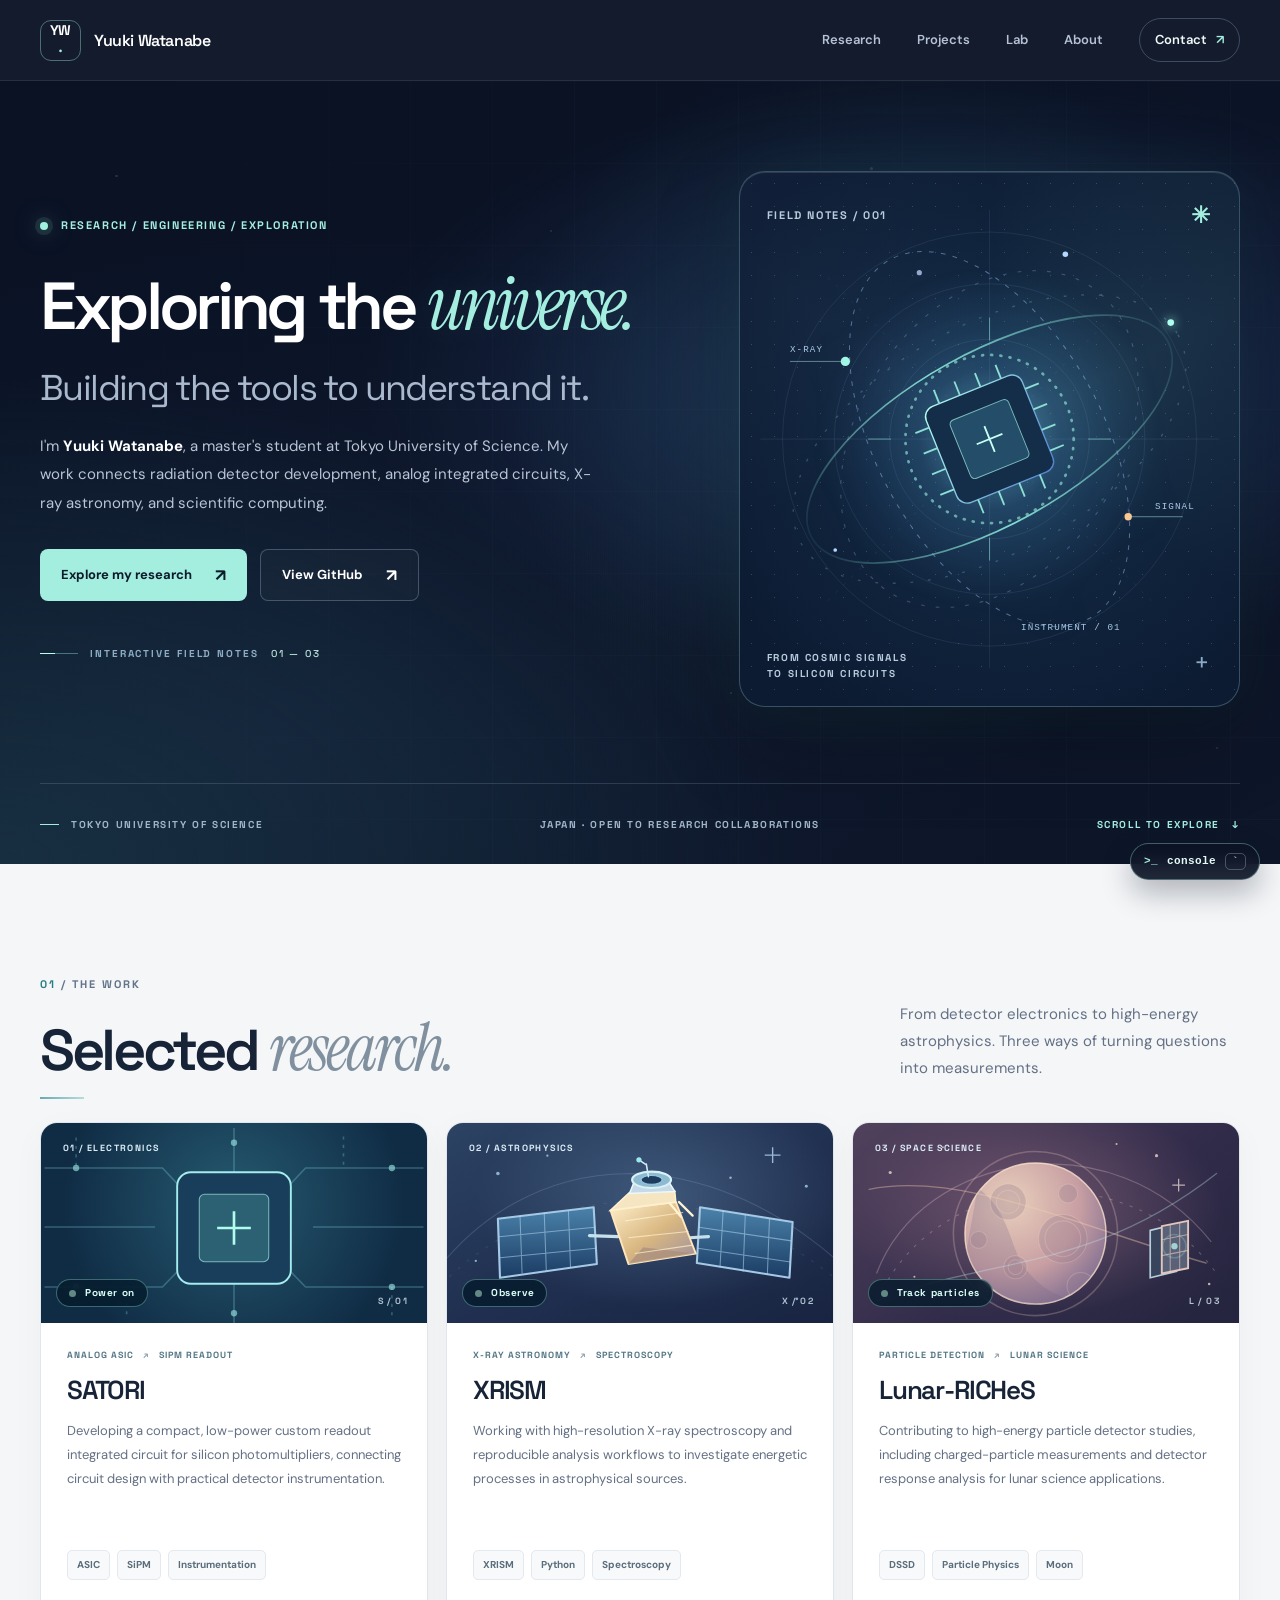
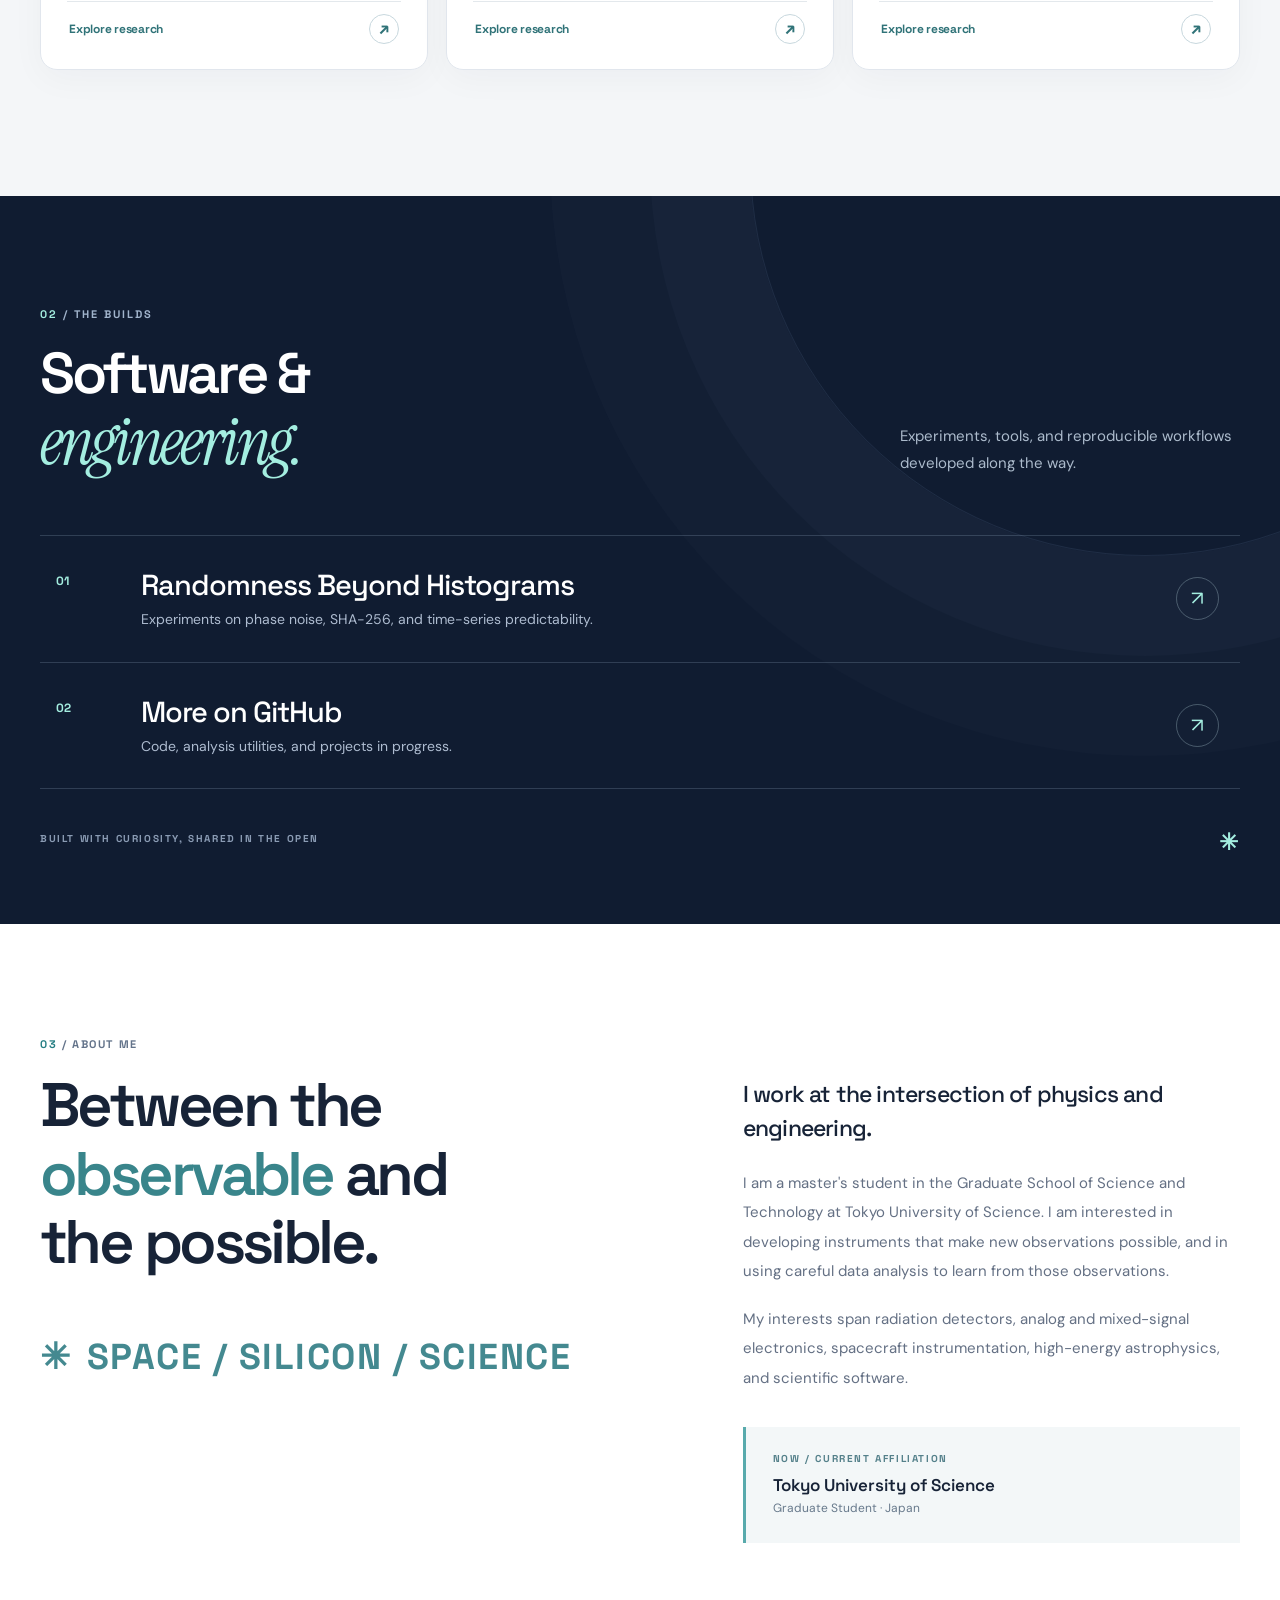
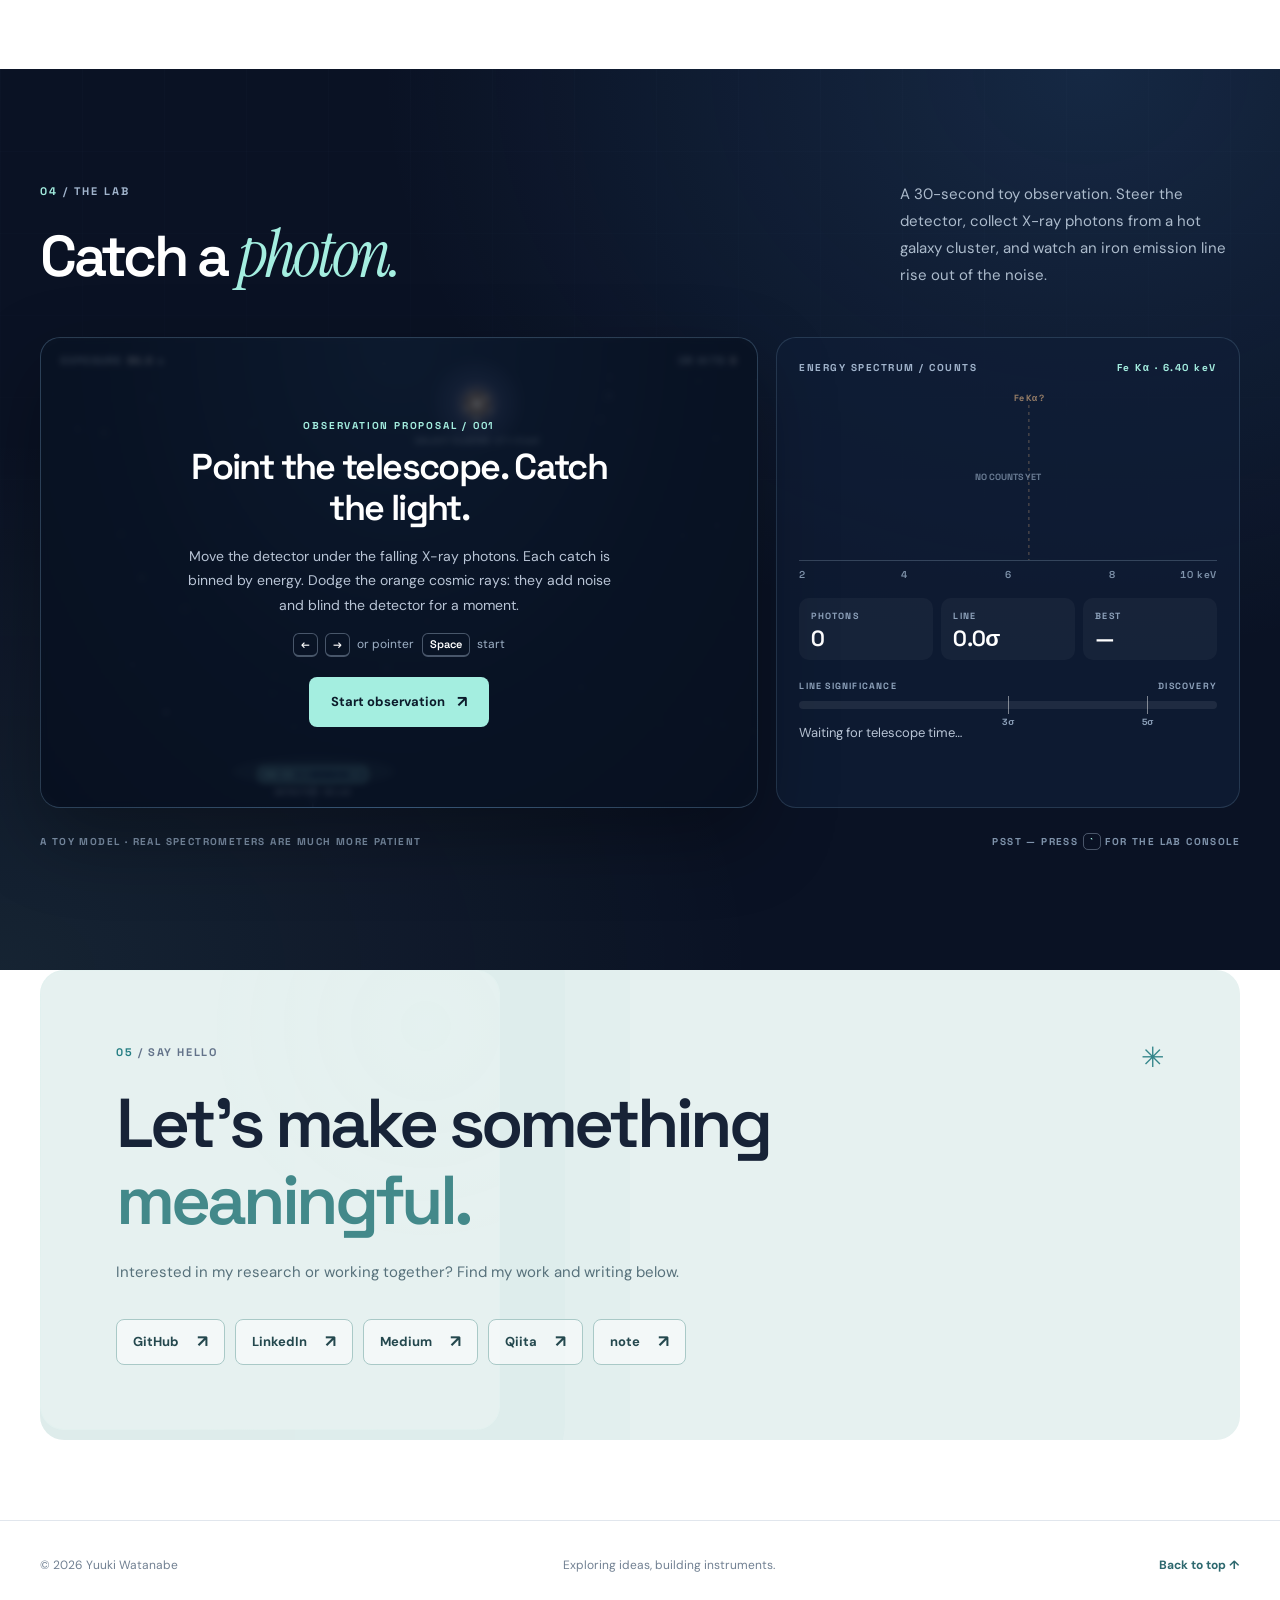
==== commit e52f548d: "Add YW favicon and per-page OGP card images The site had no favicon (browsers' /favicon.ico probe re" ====
--- a/index.html
+++ b/index.html
@@ -10,6 +10,15 @@
   <meta property="og:type" content="website">
   <meta property="og:url" content="https://y-watanabe11.github.io/">
   <link rel="canonical" href="https://y-watanabe11.github.io/">
+  <meta property="og:site_name" content="Yuuki Watanabe">
+  <meta property="og:image" content="https://y-watanabe11.github.io/og/home.png">
+  <meta property="og:image:width" content="1200">
+  <meta property="og:image:height" content="630">
+  <meta property="og:image:alt" content="Yuuki Watanabe — Exploring the universe. Building the tools to understand it.">
+  <meta name="twitter:card" content="summary_large_image">
+  <link rel="icon" href="/favicon.ico" sizes="32x32">
+  <link rel="icon" href="/favicon.svg" type="image/svg+xml">
+  <link rel="apple-touch-icon" href="/apple-touch-icon.png">
   <link rel="preconnect" href="https://fonts.googleapis.com">
   <link rel="preconnect" href="https://fonts.gstatic.com" crossorigin>
   <link href="https://fonts.googleapis.com/css2?family=DM+Sans:wght@400;500;600;700&family=Space+Grotesk:wght@400;500;600;700&family=Instrument+Serif:ital@0;1&display=swap" rel="stylesheet">
